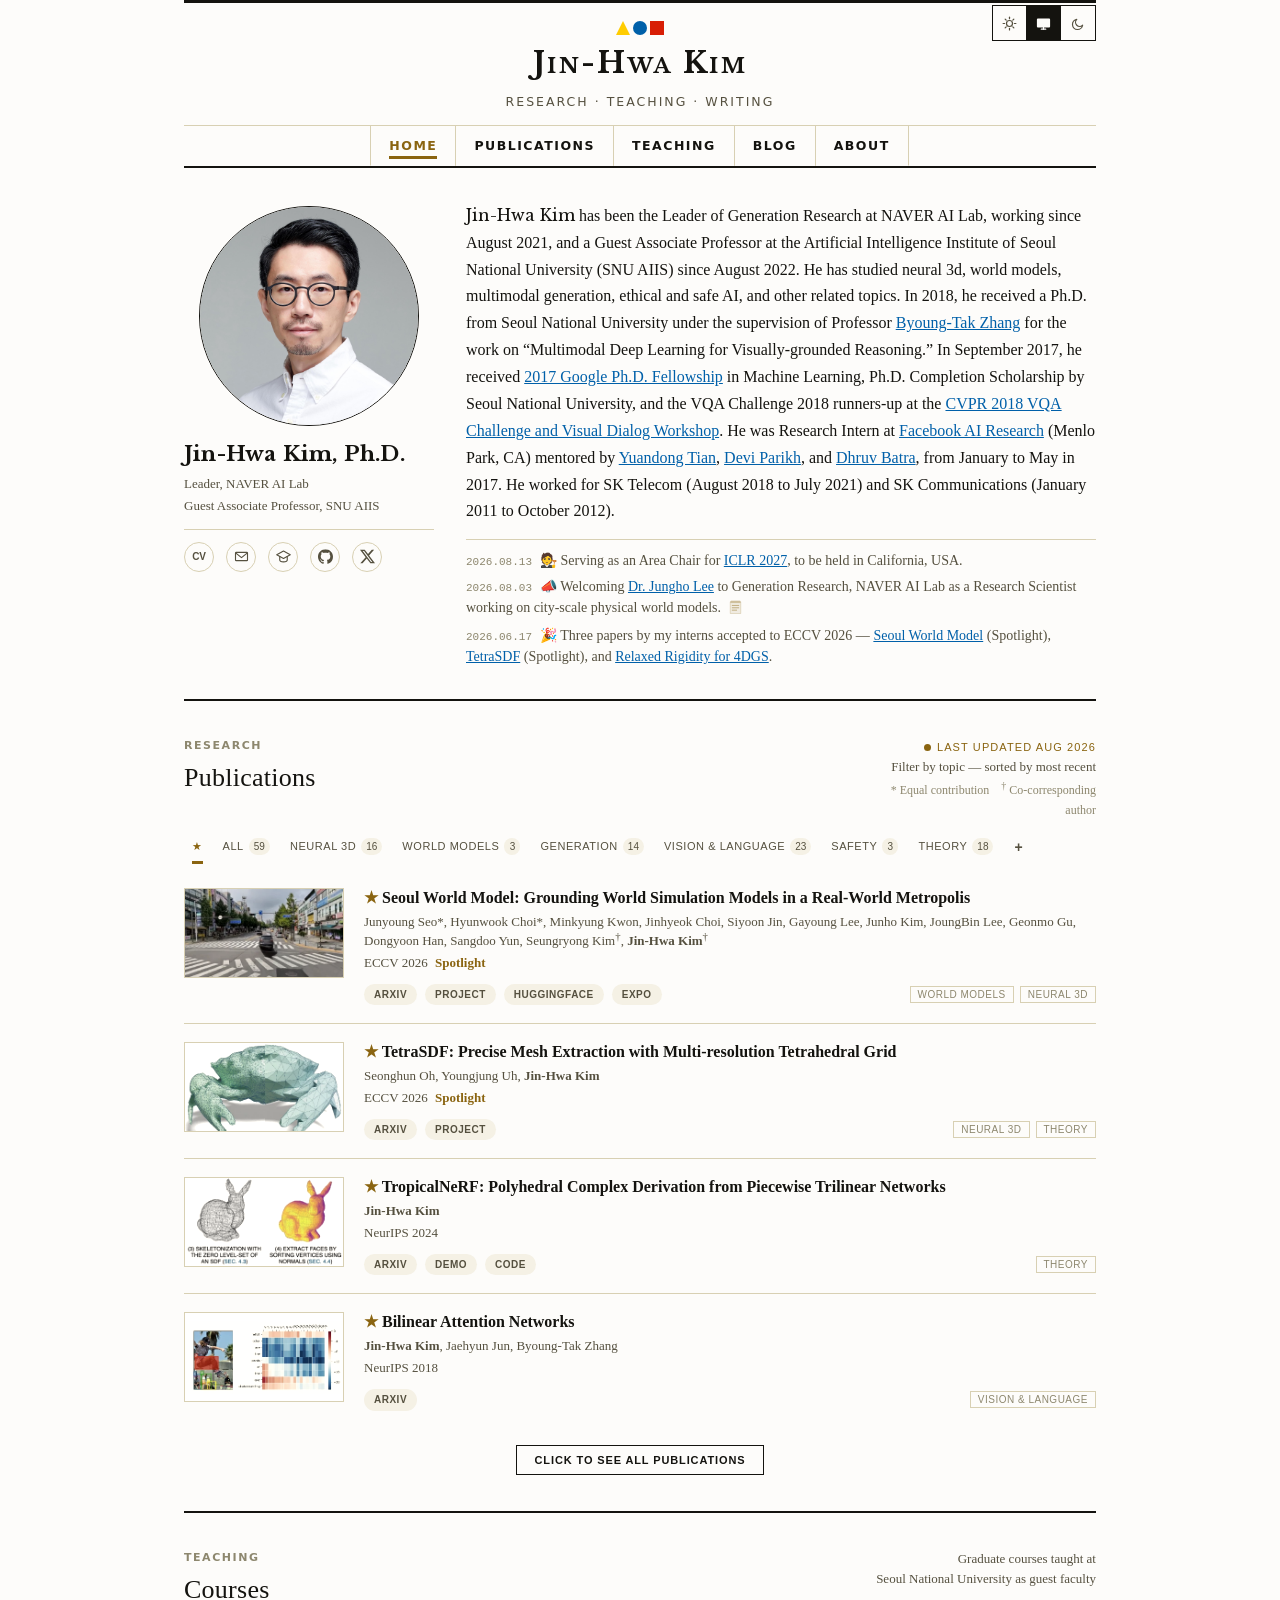
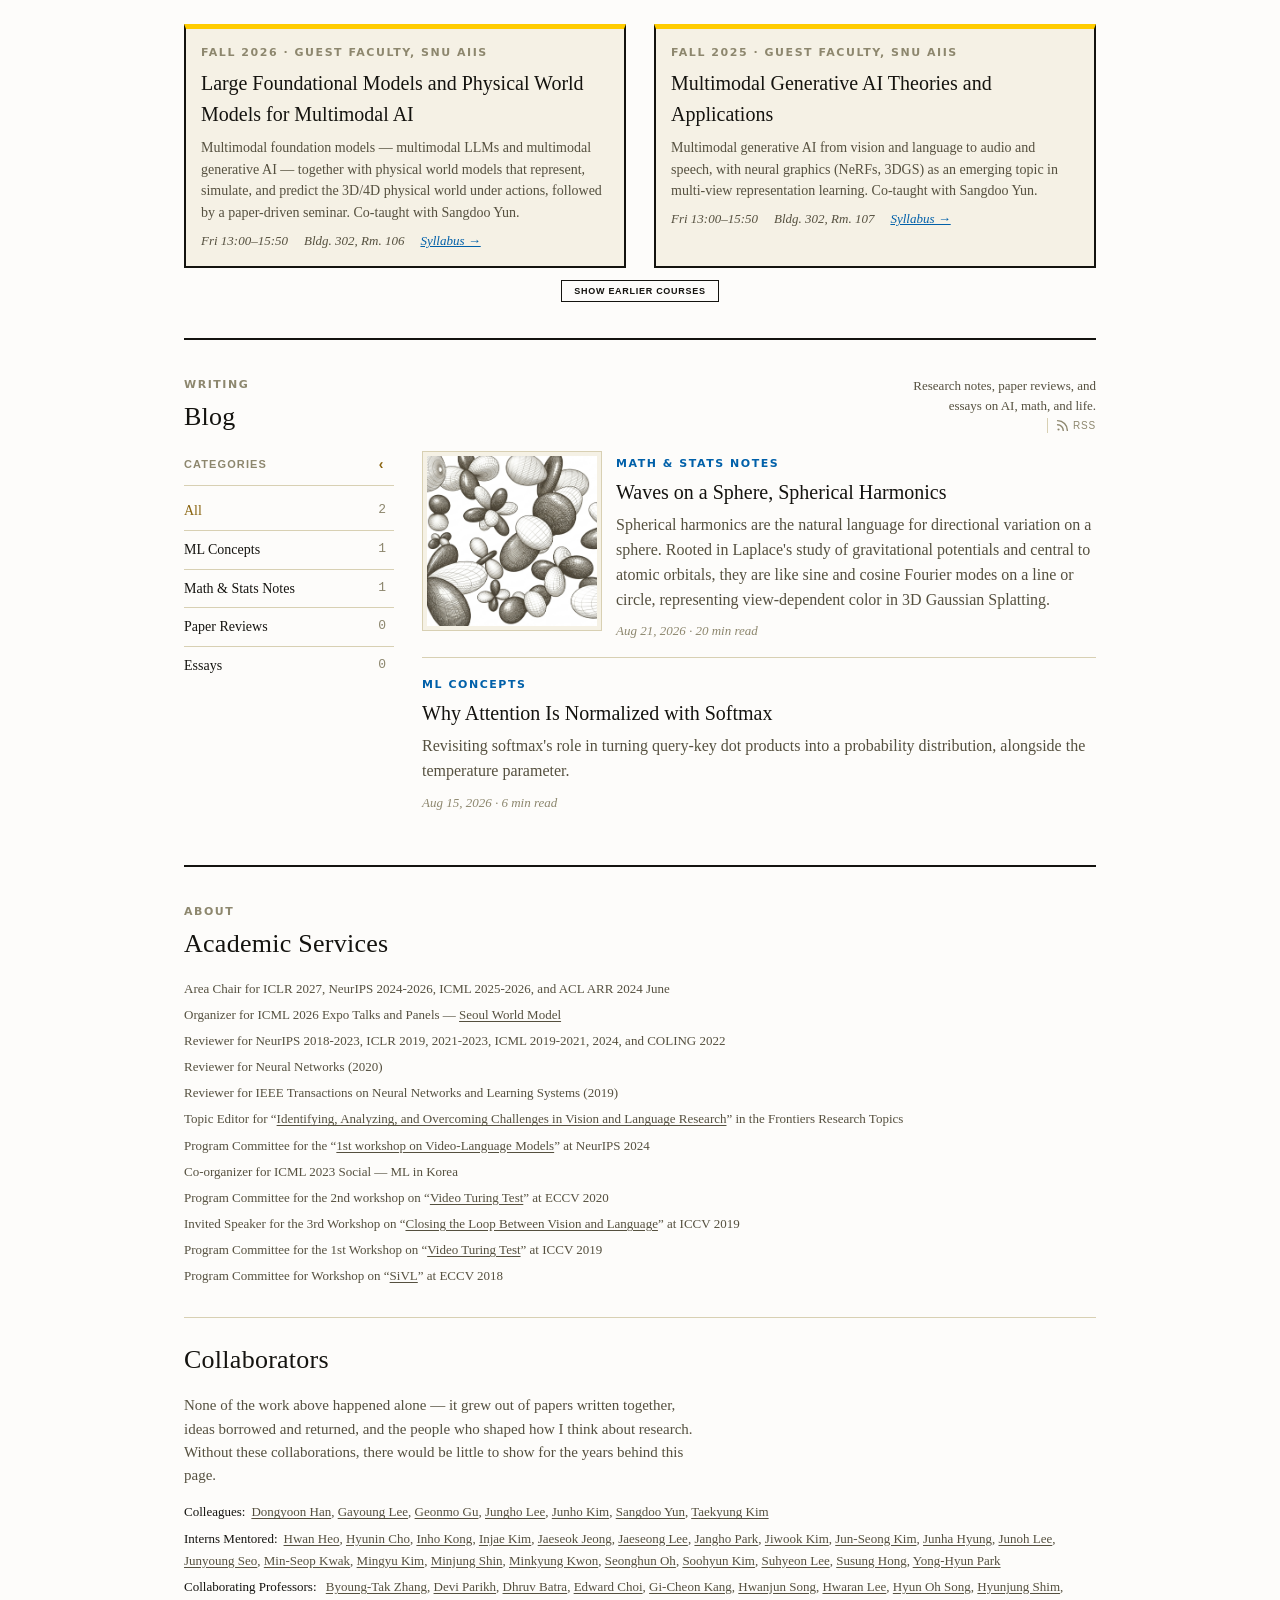
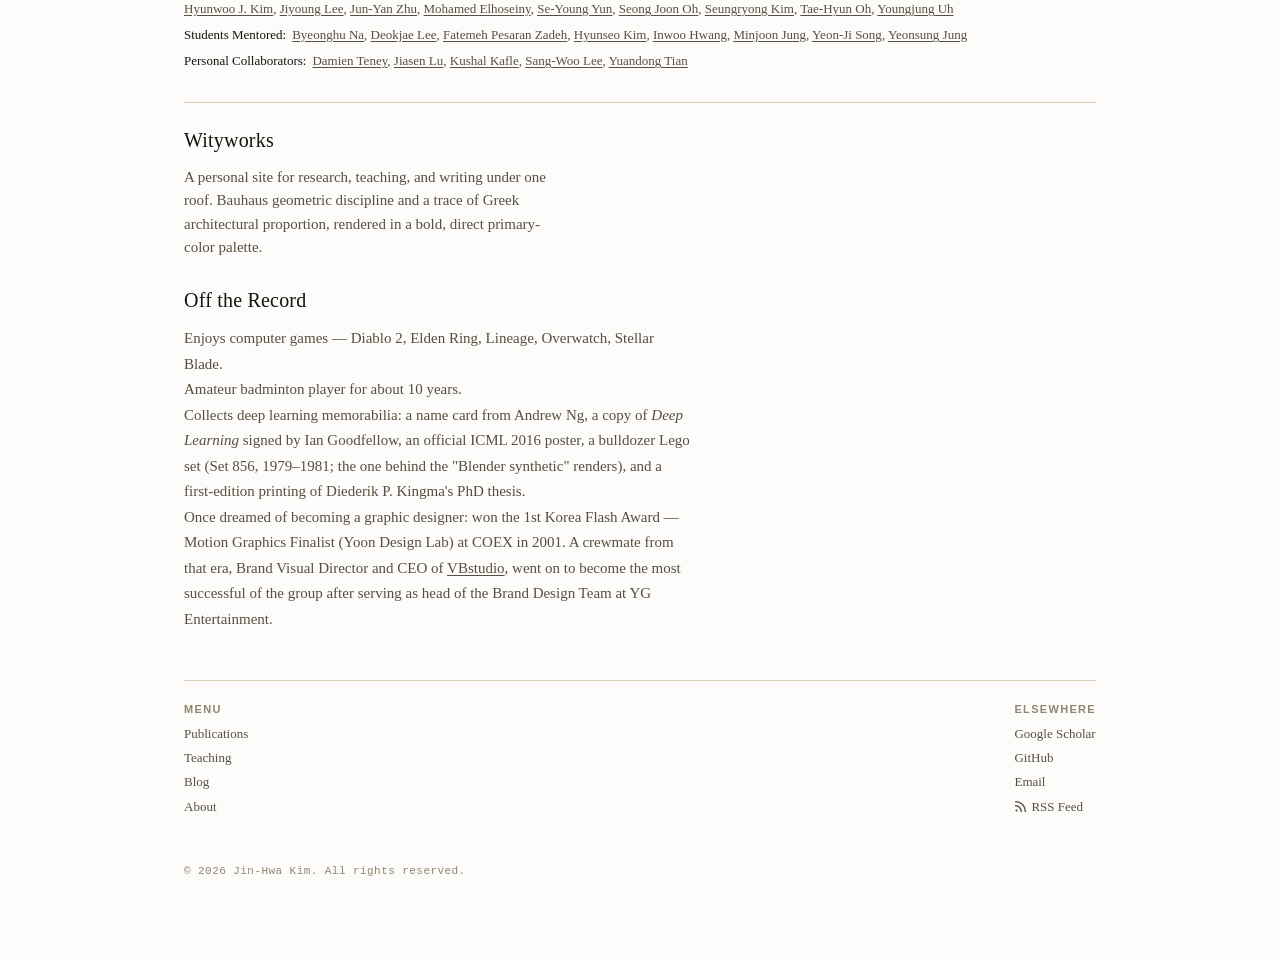
==== index.html @ 6851a9e4 "Mark ReFine equal contributors - Add equal-contribution markers to the ReFine author list." ====
<!DOCTYPE html>
<html lang="en">
<head>
<!-- Google tag (gtag.js) -->
<script async src="https://www.googletagmanager.com/gtag/js?id=G-HKJT35GPJT"></script>
<script src="static/js/analytics.js"></script>
<script src="static/js/device-preview.js"></script>
<meta charset="utf-8">
<meta name="viewport" content="width=device-width, initial-scale=1">
<title>Jin-Hwa Kim</title>
<link rel="icon" href="static/img/favicon.ico" sizes="any">
<link rel="icon" type="image/svg+xml" href="static/img/favicon.svg">
<link rel="icon" type="image/png" sizes="16x16" href="static/img/favicon-16x16.png">
<link rel="icon" type="image/png" sizes="32x32" href="static/img/favicon-32x32.png">
<link rel="icon" type="image/png" sizes="192x192" href="static/img/favicon-192x192.png">
<link rel="apple-touch-icon" sizes="180x180" href="static/img/apple-touch-icon.png">
<link rel="manifest" href="static/img/site.webmanifest">
<link rel="alternate" type="application/rss+xml" title="Blog RSS Feed" href="/blog/rss.xml">
<link rel="stylesheet" href="static/css/style.css">
</head>
<body>
<div class="page">

  <header class="site">
    <div class="theme-toggle" role="group" aria-label="Theme">
      <button type="button" data-mode="light" aria-pressed="false" title="Light" aria-label="Light theme">
        <svg viewBox="0 0 20 20" stroke-width="1.6" stroke-linecap="round">
          <circle cx="10" cy="10" r="4"/>
          <line x1="10" y1="1.5" x2="10" y2="3.5"/>
          <line x1="10" y1="16.5" x2="10" y2="18.5"/>
          <line x1="1.5" y1="10" x2="3.5" y2="10"/>
          <line x1="16.5" y1="10" x2="18.5" y2="10"/>
          <line x1="4.2" y1="4.2" x2="5.6" y2="5.6"/>
          <line x1="14.4" y1="14.4" x2="15.8" y2="15.8"/>
          <line x1="4.2" y1="15.8" x2="5.6" y2="14.4"/>
          <line x1="14.4" y1="5.6" x2="15.8" y2="4.2"/>
        </svg>
      </button>
      <button type="button" data-mode="system" aria-pressed="false" title="System" aria-label="Use system setting">
        <svg viewBox="0 0 20 20" stroke-width="1.6" stroke-linecap="round" stroke-linejoin="round">
          <rect x="2" y="4" width="16" height="10.5" rx="0.5"/>
          <line x1="7" y1="17.5" x2="13" y2="17.5"/>
          <line x1="10" y1="14.5" x2="10" y2="17.5"/>
        </svg>
      </button>
      <button type="button" data-mode="dark" aria-pressed="false" title="Dark" aria-label="Dark theme">
        <svg viewBox="0 0 20 20" stroke-width="1.6" stroke-linejoin="round">
          <path d="M15.5 12.3A6.8 6.8 0 1 1 7.7 4.5a5.3 5.3 0 0 0 7.8 7.8Z"/>
        </svg>
      </button>
    </div>
    <div class="brand-row">
      <div class="emblem" aria-hidden="true">
        <svg width="48" height="14" viewBox="0 0 48 14"><polygon points="7,0 14,14 0,14" fill="#ffcc00"/><circle cx="24" cy="7" r="7" fill="#0060a9"/><rect x="34" width="14" height="14" fill="#d81e05"/></svg>
      </div>
      <a href="#" class="brand-name">Jin-Hwa Kim</a>
      <div class="brand-sub">Research · Teaching · Writing</div>
    </div>
  </header>

  <nav class="primary" aria-label="Primary">
    <a href="#home" aria-current="page">Home</a>
    <a href="#publications">Publications</a>
    <a href="#teaching">Teaching</a>
    <a href="#blog">Blog</a>
    <a href="#about">About</a>
  </nav>

  <section class="profile" id="home">
    <div class="profile-grid">
      <div class="profile-left">
        <div class="avatar"><img src="static/img/kim2023square_small.jpg" alt="Jin-Hwa Kim"></div>
        <h1 class="profile-name">Jin-Hwa Kim, Ph.D.</h1>
        <p class="profile-title">Leader, NAVER AI Lab</p>
        <p class="profile-affil">Guest Associate Professor, SNU AIIS</p>
        <ul class="profile-links">
          <li>
            <a class="cv-icon" href="https://drive.google.com/file/d/1CH4n2aZgFulAj-AJeGaflVx6B6wySx9V/view?usp=sharing" target="_blank" title="CV (PDF)">CV</a>
          </li>
          <li>
            <a href="mailto:j1nhwa.&lt;lastname&gt;@navercorp.com" title="Email">
              <svg viewBox="0 0 20 20" fill="none" stroke="currentColor" stroke-width="1.5" stroke-linecap="round" stroke-linejoin="round">
                <rect x="2" y="4.5" width="16" height="11" rx="1"/>
                <path d="M2.5 5.5l7.5 6 7.5-6"/>
              </svg>
              <span class="visually-hidden">Email</span>
            </a>
          </li>
          <li>
            <a href="https://scholar.google.com/citations?user=3f2wPekAAAAJ" target="_blank" title="Google Scholar">
              <svg viewBox="0 0 20 20" fill="none" stroke="currentColor" stroke-width="1.5" stroke-linejoin="round" style="transform: translateY(-0.25px);">
                <path d="M10 3L1 8l9 5 9-5-9-5z"/>
                <path d="M5 10.3V15c0 1.4 2.2 2.5 5 2.5s5-1.1 5-2.5v-4.7" stroke-linecap="round"/>
              </svg>
              <span class="visually-hidden">Google Scholar</span>
            </a>
          </li>
          <li>
            <a href="https://github.com/jnhwkim" target="_blank" title="GitHub">
              <svg viewBox="0 0 16 16" fill="currentColor" style="transform: translateY(0.2px);">
                <path d="M8 0C3.58 0 0 3.58 0 8c0 3.54 2.29 6.53 5.47 7.59.4.07.55-.17.55-.38 0-.19-.01-.82-.01-1.49-2.01.37-2.53-.49-2.69-.94-.09-.23-.48-.94-.82-1.13-.28-.15-.68-.52-.01-.53.63-.01 1.08.58 1.23.82.72 1.21 1.87.87 2.33.66.07-.52.28-.87.51-1.07-1.78-.2-3.64-.89-3.64-3.95 0-.87.31-1.59.82-2.15-.08-.2-.36-1.02.08-2.12 0 0 .67-.21 2.2.82.64-.18 1.32-.27 2-.27.68 0 1.36.09 2 .27 1.53-1.04 2.2-.82 2.2-.82.44 1.1.16 1.92.08 2.12.51.56.82 1.27.82 2.15 0 3.07-1.87 3.75-3.65 3.95.29.25.54.73.54 1.48 0 1.07-.01 1.93-.01 2.2 0 .21.15.46.55.38A8.013 8.013 0 0016 8c0-4.42-3.58-8-8-8z"/>
              </svg>
              <span class="visually-hidden">GitHub</span>
            </a>
          </li>
          <li>
            <a href="https://twitter.com/jnhwkim" target="_blank" title="Twitter / X">
              <svg viewBox="0 0 24 24" fill="currentColor">
                <path d="M18.901 1.153h3.68l-8.04 9.19L24 22.846h-7.406l-5.8-7.584-6.638 7.584H.474l8.6-9.83L0 1.154h7.594l5.243 6.932ZM17.61 20.644h2.039L6.486 3.24H4.298Z"/>
              </svg>
              <span class="visually-hidden">Twitter / X</span>
            </a>
          </li>
        </ul>
      </div>

      <div class="bio">
        <p><span class="bio-name">Jin-Hwa Kim</span> has been the Leader of Generation Research at NAVER AI Lab, working since August 2021, and a Guest Associate Professor at the Artificial Intelligence Institute of Seoul National University (SNU AIIS) since August 2022. He has studied neural 3d, world models, multimodal generation, ethical and safe AI, and other related topics. In 2018, he received a Ph.D. from Seoul National University under the supervision of Professor <a href="https://bi.snu.ac.kr/~btzhang/" target="_blank">Byoung-Tak Zhang</a> for the work on &ldquo;Multimodal Deep Learning for Visually-grounded Reasoning.&rdquo; In September 2017, he received <a href="https://ai.googleblog.com/2017/09/highlights-from-annual-google-phd.html" target="_blank">2017 Google Ph.D. Fellowship</a> in Machine Learning, Ph.D. Completion Scholarship by Seoul National University, and the VQA Challenge 2018 runners-up at the <a href="https://visualqa.org/workshop_2018.html" target="_blank">CVPR 2018 VQA Challenge and Visual Dialog Workshop</a>. He was Research Intern at <a href="https://research.fb.com/category/facebook-ai-research/" target="_blank">Facebook AI Research</a> (Menlo Park, CA) mentored by <a href="http://yuandong-tian.com" target="_blank">Yuandong Tian</a>, <a href="https://deviparikh.com/" target="_blank">Devi Parikh</a>, and <a href="https://www.cc.gatech.edu/~dbatra/" target="_blank">Dhruv Batra</a>, from January to May in 2017. He worked for SK Telecom (August 2018 to July 2021) and SK Communications (January 2011 to October 2012).
        <!-- In 2015, he received a Master of Science in Engineering degree from Seoul National University and, in 2011, a Bachelor of Engineering degree from Kwangwoon University (summa cum laude). -->
        </p>
        <ul class="news-list">
          <li><span class="news-date">2026.08.13</span>🧑‍⚖️ Serving as an Area Chair for <a href="https://iclr.cc/Conferences/2027/" target="_blank">ICLR 2027</a>, to be held in California, USA.</li>
          <li><span class="news-date">2026.08.03</span>📣 Welcoming <a href="https://jho-yonsei.github.io/" target="_blank">Dr. Jungho Lee</a> to Generation Research, NAVER AI Lab as a Research Scientist working on city-scale physical world models. <span class="news-popover" tabindex="0"><span class="news-popover-trigger" aria-hidden="true"><svg viewBox="0 0 12 14" width="13" height="15"><rect x="1.3" y="1.8" width="9.4" height="1.6" rx="0.8" fill="var(--gold)" fill-opacity="0.55" stroke="color-mix(in srgb, var(--gold) 55%, white)" stroke-width="0.5"/><rect x="1" y="3.4" width="10" height="10" fill="var(--gold)" fill-opacity="0.14" stroke="color-mix(in srgb, var(--gold) 55%, white)" stroke-width="0.5"/><line x1="2.6" y1="6" x2="9.4" y2="6" stroke="var(--gold)" stroke-width="0.6"/><line x1="2.6" y1="8.2" x2="9.4" y2="8.2" stroke="var(--gold)" stroke-width="0.6"/><line x1="2.6" y1="10.4" x2="7.4" y2="10.4" stroke="var(--gold)" stroke-width="0.6"/></svg></span><div class="news-popover-box" role="tooltip"><div class="popover-inner">
            <p class="popover-date">3 Aug 2026</p>
            <p class="popover-headline">📣 Welcoming Dr. Jungho Lee to Generation Research, NAVER AI Lab!</p>
            <p>I'm excited to share that Jungho Lee has joined our team as a Research Scientist, starting on August 3. 🤗</p>
            <p>Jungho earned his Ph.D. in Electrical and Electronics Engineering from Yonsei University, where his work focused on 3D computer vision — building systems that can perceive, reconstruct, and understand the 3D world from real-world visual observations. His research has been recognized at top-tier venues including CVPR, ICCV, ECCV, and AAAI, including a CVPR 2025 Oral presentation.</p>
            <p>At Generation Research, Jungho will help push forward one of our most ambitious efforts: building a physical world model designed to understand and simulate real-world environments at city scale. This work sits at the heart of AI Lab's mission, spanning spatial intelligence to embodied AI.</p>
            <p>3D vision and world modeling are foundational to how AI will understand and interact with physical space, and Jungho's expertise is a great fit for where we're headed. Welcome aboard!</p>
            <p class="popover-foot">J.H.</p>
          </div></div></span></li>
          <li><span class="news-date">2026.06.17</span>🎉 Three papers by my interns accepted to ECCV 2026 — <a href="https://seoul-world-model.github.io/" target="_blank">Seoul World Model</a> (Spotlight), <a href="https://seonghunn.github.io/tetrasdf/" target="_blank">TetraSDF</a> (Spotlight), and <a href="https://leejunoh.com/R3G/" target="_blank">Relaxed Rigidity for 4DGS</a>.</li>
        </ul>
      </div>
    </div>
  </section>

  <!-- ================= PUBLICATIONS ================= -->
  <section class="block" id="publications">
    <div class="section-head">
      <div>
        <span class="label eyebrow">Research</span>
        <h2>Publications</h2>
      </div>
      <div class="note">
        <span class="updated-badge">Last updated Aug 2026</span>
        <div class="note-sub">
          Filter by topic — sorted by most recent<br/>
          <span class="pub-legend">* Equal contribution &nbsp;&nbsp; <sup>†</sup> Co-corresponding author</span>
        </div>
      </div>
    </div>

    <div class="pub-filters">
      <ul class="topic-filter">
        <li><a href="#" class="active" data-topic="featured"><span class="filter-label">★</span></a></li>
        <li><a href="#" data-topic="all"><span class="filter-label">All</span><span class="filter-count"></span></a></li>
        <li><a href="#" data-topic="neural-3d"><span class="filter-label">Neural 3D</span><span class="filter-count"></span></a></li>
        <li><a href="#" data-topic="world-models"><span class="filter-label">World Models</span><span class="filter-count"></span></a></li>
        <li><a href="#" data-topic="multimodal-generation"><span class="filter-label">Generation</span><span class="filter-count"></span></a></li>
        <li><a href="#" data-topic="vision-language"><span class="filter-label">Vision &amp; Language</span><span class="filter-count"></span></a></li>
        <li><a href="#" data-topic="diffusion-safety"><span class="filter-label">Safety</span><span class="filter-count"></span></a></li>
        <li><a href="#" data-topic="ml-theory"><span class="filter-label">Theory</span><span class="filter-count"></span></a></li>
        <li><button type="button" class="filter-expand" id="filter-expand-toggle" aria-expanded="false" aria-controls="filter-accordion" title="More filters">+</button></li>
      </ul>

      <div class="filter-accordion" id="filter-accordion" hidden>
        <div class="filter-accordion-group">
          <label class="filter-accordion-label" for="filter-year-select">Year</label>
          <select class="filter-select" id="filter-year-select">
            <option value="">Select year…</option>
            <option value="year:2026">2026 (10)</option>
            <option value="year:2025">2025 (4)</option>
            <option value="year:2024">2024 (13)</option>
            <option value="year:2023">2023 (8)</option>
            <option value="year:2022">2022 (8)</option>
            <option value="year:2021">2021 (2)</option>
            <option value="year:2020">2020 (1)</option>
            <option value="year:2019">2019 (3)</option>
            <option value="year:2018">2018 (2)</option>
            <option value="year:2017">2017 (4)</option>
            <option value="year:2016">2016 (4)</option>
            <option value="year:2015">2015 (1)</option>
          </select>
        </div>
        <div class="filter-accordion-group">
          <label class="filter-accordion-label filter-accordion-label--venue" for="filter-venue-select">Venue</label>
          <select class="filter-select" id="filter-venue-select">
            <option value="">Select venue…</option>
            <option value="venue:NeurIPS">NeurIPS (11)</option>
            <option value="venue:ECCV">ECCV (4)</option>
            <option value="venue:EMNLP">EMNLP (4)</option>
            <option value="venue:ICCV">ICCV (4)</option>
            <option value="venue:ICLR">ICLR (4)</option>
            <option value="venue:ICML">ICML (4)</option>
            <option value="venue:ACL">ACL (3)</option>
            <option value="venue:CVPR">CVPR (2)</option>
            <option value="venue:IJCAI">IJCAI (1)</option>
            <option value="venue:WACV">WACV (1)</option>
          </select>
        </div>
      </div>
    </div>

    <ul class="pub-list" id="pub-list">
      <li class="pub-item" data-topics="world-models neural-3d" data-featured="true" data-year="2026" data-venue="ECCV">
        <div class="pub-thumb" aria-hidden="true"><img src="static/img/pubs/seoul-world-model.webp" alt="" loading="lazy" decoding="async"></div>
        <div>
          <p class="pub-title">Seoul World Model: Grounding World Simulation Models in a Real-World Metropolis</p>
          <p class="pub-meta">Junyoung Seo*, Hyunwook Choi*, Minkyung Kwon, Jinhyeok Choi, Siyoon Jin, Gayoung Lee, Junho Kim, JoungBin Lee, Geonmo Gu, Dongyoon Han, Sangdoo Yun, Seungryong Kim<sup>†</sup>, <strong>Jin-Hwa Kim</strong><sup>†</sup></p>
          <p class="pub-venue">ECCV 2026 <span class="pub-honor">Spotlight</span></p>
          <div class="pub-footer">
            <div class="pub-links"><a class="pub-btn" href="https://arxiv.org/abs/2603.15583" target="_blank">arXiv</a><a class="pub-btn" href="https://seoul-world-model.github.io/" target="_blank">Project</a><a class="pub-btn" href="https://huggingface.co/papers/2603.15583" target="_blank">HuggingFace</a><a class="pub-btn" href="https://icml.cc/virtual/2026/75730" target="_blank">EXPO</a></div>
            <div class="pub-topics"><button type="button" class="pub-topic" data-topic="world-models">World Models</button><button type="button" class="pub-topic" data-topic="neural-3d">Neural 3D</button></div>
          </div>
        </div>
      </li>
      <li class="pub-item" data-topics="neural-3d ml-theory" data-featured="true" data-year="2026" data-venue="ECCV">
        <div class="pub-thumb" aria-hidden="true"><img src="static/img/pubs/tetrasdf.webp" alt="" loading="lazy" decoding="async"></div>
        <div>
          <p class="pub-title">TetraSDF: Precise Mesh Extraction with Multi-resolution Tetrahedral Grid</p>
          <p class="pub-meta">Seonghun Oh, Youngjung Uh, <strong>Jin-Hwa Kim</strong></p>
          <p class="pub-venue">ECCV 2026 <span class="pub-honor">Spotlight</span></p>
          <div class="pub-footer">
            <div class="pub-links"><a class="pub-btn" href="https://arxiv.org/abs/2511.16273" target="_blank">arXiv</a><a class="pub-btn" href="https://seonghunn.github.io/tetrasdf/" target="_blank">Project</a></div>
            <div class="pub-topics"><button type="button" class="pub-topic" data-topic="neural-3d">Neural 3D</button><button type="button" class="pub-topic" data-topic="ml-theory">Theory</button></div>
          </div>
        </div>
      </li>
      <li class="pub-item" data-topics="neural-3d" data-year="2026" data-venue="ECCV">
        <div class="pub-thumb" aria-hidden="true"><img src="static/img/pubs/r3g.webp" alt="" loading="lazy" decoding="async"></div>
        <div>
          <p class="pub-title">Relaxed Rigidity with Ray-based Grouping for Dynamic Gaussian Splatting</p>
          <p class="pub-meta">Junoh Lee, Junmyeong Lee, Yeon-Ji Song, Inhwan Bae, Jisu Shin, Hae-Gon Jeon<sup>†</sup>, <strong>Jin-Hwa Kim</strong><sup>†</sup></p>
          <p class="pub-venue">ECCV 2026</p>
          <div class="pub-footer">
            <div class="pub-links"><a class="pub-btn" href="https://arxiv.org/abs/2603.24994" target="_blank">arXiv</a><a class="pub-btn" href="https://leejunoh.com/R3G/" target="_blank">Project</a><a class="pub-btn" href="https://github.com/naver-ai/R3G/" target="_blank">Code</a></div>
            <div class="pub-topics"><button type="button" class="pub-topic" data-topic="neural-3d">Neural 3D</button></div>
          </div>
        </div>
      </li>
      <li class="pub-item" data-topics="neural-3d world-models" data-year="2026" data-venue="ICML">
        <div class="pub-thumb" aria-hidden="true"><img src="static/img/pubs/kinematics.webp" alt="" loading="lazy" decoding="async"></div>
        <div>
          <p class="pub-title">Kinematics-Driven Gaussian Shape Deformation for Blurry Monocular Dynamic Scenes</p>
          <p class="pub-meta">Yeon-Ji Song, Kiyoung Kwon, Junoh Lee, <strong>Jin-Hwa Kim</strong><sup>†</sup>, Byoung-Tak Zhang<sup>†</sup></p>
          <p class="pub-venue">ICML 2026</p>
          <div class="pub-footer">
            <div class="pub-links"><a class="pub-btn" href="https://arxiv.org/abs/2605.08635" target="_blank">arXiv</a></div>
            <div class="pub-topics"><button type="button" class="pub-topic" data-topic="neural-3d">Neural 3D</button><button type="button" class="pub-topic" data-topic="world-models">World Models</button></div>
          </div>
        </div>
      </li>
      <li class="pub-item" data-topics="multimodal-generation neural-3d" data-year="2026" data-venue="CVPR">
        <div class="pub-thumb" aria-hidden="true"><img src="static/img/pubs/cameo.webp" alt="" loading="lazy" decoding="async"></div>
        <div>
          <p class="pub-title">CAMEO: Correspondence-Attention Alignment for Multi-View Diffusion Models</p>
          <p class="pub-meta">Minkyung Kwon, Jinhyeok Choi, Jiho Park, Seonghu Jeon, Jinhyuk Jang, Junyoung Seo, Minseop Kwak, <strong>Jin-Hwa Kim</strong><sup>†</sup>, Seungryong Kim<sup>†</sup></p>
          <p class="pub-venue">CVPR 2026</p>
          <div class="pub-footer">
            <div class="pub-links"><a class="pub-btn" href="https://arxiv.org/abs/2512.03045" target="_blank">arXiv</a><a class="pub-btn" href="https://cvlab-kaist.github.io/CAMEO/" target="_blank">Project</a></div>
            <div class="pub-topics"><button type="button" class="pub-topic" data-topic="multimodal-generation">Generation</button><button type="button" class="pub-topic" data-topic="neural-3d">Neural 3D</button></div>
          </div>
        </div>
      </li>
      <li class="pub-item" data-topics="multimodal-generation" data-year="2026" data-venue="ICLR">
        <div class="pub-thumb" aria-hidden="true"><img src="static/img/pubs/mvcustom.webp" alt="" loading="lazy" decoding="async"></div>
        <div>
          <p class="pub-title">MVCustom: Multi-View Customized Diffusion via Geometric Latent Rendering and Completion</p>
          <p class="pub-meta">Minjung Shin, Hyunin Cho, Sooyeon Go, <strong>Jin-Hwa Kim</strong>, Youngjung Uh</p>
          <p class="pub-venue">ICLR 2026</p>
          <div class="pub-footer">
            <div class="pub-links"><a class="pub-btn" href="https://arxiv.org/abs/2510.13702" target="_blank">arXiv</a><a class="pub-btn" href="https://minjung-s.github.io/mvcustom" target="_blank">Project</a></div>
            <div class="pub-topics"><button type="button" class="pub-topic" data-topic="multimodal-generation">Generation</button></div>
          </div>
        </div>
      </li>
      <li class="pub-item" data-topics="multimodal-generation neural-3d" data-year="2026" data-venue="ICLR">
        <div class="pub-thumb" aria-hidden="true"><img src="static/img/pubs/moai.webp" alt="" loading="lazy" decoding="async"></div>
        <div>
          <p class="pub-title">MoAI: Aligned Novel View Image and Geometry Synthesis via Cross-modal Attention Instillation</p>
          <p class="pub-meta">Min-Seop Kwak, Junho Kim, Sangdoo Yun, Dongyoon Han, Taekyung Kim, Seungryong Kim<sup>†</sup>, <strong>Jin-Hwa Kim</strong><sup>†</sup></p>
          <p class="pub-venue">ICLR 2026</p>
          <div class="pub-footer">
            <div class="pub-links"><a class="pub-btn" href="https://arxiv.org/abs/2506.11924" target="_blank">arXiv</a><a class="pub-btn" href="https://cvlab-kaist.github.io/MoAI/" target="_blank">Project</a></div>
            <div class="pub-topics"><button type="button" class="pub-topic" data-topic="multimodal-generation">Generation</button><button type="button" class="pub-topic" data-topic="neural-3d">Neural 3D</button></div>
          </div>
        </div>
      </li>
      <li class="pub-item" data-topics="vision-language" data-year="2026">
        <div class="pub-thumb" aria-hidden="true"><img src="static/img/pubs/hyperclovax-8b-omni.webp" alt="" loading="lazy" decoding="async"></div>
        <div>
          <p class="pub-title">HyperCLOVA X 8B Omni</p>
          <p class="pub-meta">NAVER Cloud HyperCLOVA X Team</p>
          <p class="pub-venue">arXiv preprint, 2026</p>
          <div class="pub-footer">
            <div class="pub-links"><a class="pub-btn" href="https://arxiv.org/abs/2601.01792" target="_blank">arXiv</a></div>
            <div class="pub-topics"><button type="button" class="pub-topic" data-topic="vision-language">Vision &amp; Language</button></div>
          </div>
        </div>
      </li>
      <li class="pub-item" data-topics="vision-language" data-year="2026">
        <div class="pub-thumb" aria-hidden="true"><img src="static/img/pubs/hyperclovax-32b-think.webp" alt="" loading="lazy" decoding="async"></div>
        <div>
          <p class="pub-title">HyperCLOVA X 32B Think</p>
          <p class="pub-meta">NAVER Cloud HyperCLOVA X Team</p>
          <p class="pub-venue">arXiv preprint, 2026</p>
          <div class="pub-footer">
            <div class="pub-links"><a class="pub-btn" href="https://arxiv.org/abs/2601.03286" target="_blank">arXiv</a></div>
            <div class="pub-topics"><button type="button" class="pub-topic" data-topic="vision-language">Vision &amp; Language</button></div>
          </div>
        </div>
      </li>
      <li class="pub-item" data-topics="neural-3d" data-year="2026">
        <div class="pub-thumb" aria-hidden="true"><img src="static/img/pubs/surface-uncertainty.webp" alt="" loading="lazy" decoding="async"></div>
        <div>
          <p class="pub-title">Surface-Based Visibility-Guided Uncertainty for Continuous 3D Active Neural Reconstruction</p>
          <p class="pub-meta">Hyunseo Kim, Hyeonseo Yang, Taekyung Kim, YoonSung Kim, Minsu Lee, <strong>Jin-Hwa Kim</strong><sup>†</sup>, Byoung-Tak Zhang<sup>†</sup></p>
          <p class="pub-venue">AAAI 2026 Workshop on AI with Biased or Scarce Data, <span class="pub-honor">Oral</span></p>
          <div class="pub-footer">
            <div class="pub-links"><a class="pub-btn" href="https://arxiv.org/abs/2405.02568" target="_blank">arXiv</a></div>
            <div class="pub-topics"><button type="button" class="pub-topic" data-topic="neural-3d">Neural 3D</button></div>
          </div>
        </div>
      </li>
      <li class="pub-item" data-topics="neural-3d multimodal-generation" data-year="2025">
        <div class="pub-thumb" aria-hidden="true"><img src="static/img/pubs/pygmalion.webp" alt="" loading="lazy" decoding="async"></div>
        <div>
          <p class="pub-title">Pygmalion Effect in Vision: Image-to-Clay Translation for Reflective Geometry Reconstruction</p>
          <p class="pub-meta">Gayoung Lee, Junho Kim, <strong>Jin-Hwa Kim</strong><sup>†</sup>, Junmo Kim<sup>†</sup></p>
          <p class="pub-venue">arXiv preprint, 2025</p>
          <div class="pub-footer">
            <div class="pub-links"><a class="pub-btn" href="https://arxiv.org/abs/2511.21098" target="_blank">arXiv</a></div>
            <div class="pub-topics"><button type="button" class="pub-topic" data-topic="neural-3d">Neural 3D</button><button type="button" class="pub-topic" data-topic="multimodal-generation">Generation</button></div>
          </div>
        </div>
      </li>
      <li class="pub-item" data-topics="diffusion-safety" data-year="2025" data-venue="NeurIPS">
        <div class="pub-thumb" aria-hidden="true"><img src="static/img/pubs/stg.webp" alt="" loading="lazy" decoding="async"></div>
        <div>
          <p class="pub-title">Training-Free Safe Text Embedding Guidance for Text-to-Image Diffusion Models</p>
          <p class="pub-meta">Byeonghu Na, Mina Kang, Jiseok Kwak, Minsang Park, Jiwoo Shin, SeJoon Jun, Gayoung Lee, <strong>Jin-Hwa Kim</strong>, Il-Chul Moon</p>
          <p class="pub-venue">NeurIPS 2025</p>
          <div class="pub-footer">
            <div class="pub-links"><a class="pub-btn" href="https://arxiv.org/abs/2510.24012" target="_blank">arXiv</a></div>
            <div class="pub-topics"><button type="button" class="pub-topic" data-topic="diffusion-safety">Safety</button></div>
          </div>
        </div>
      </li>
      <li class="pub-item" data-topics="world-models" data-year="2025" data-venue="ICCV">
        <div class="pub-thumb" aria-hidden="true"><img src="static/img/pubs/ock.webp" alt="" loading="lazy" decoding="async"></div>
        <div>
          <p class="pub-title">OCK: Unsupervised Dynamic Video Prediction with Object-Centric Kinematics</p>
          <p class="pub-meta">Yeon-Ji Song, Jaein Kim, Suhyung Choi, <strong>Jin-Hwa Kim</strong><sup>†</sup>, Byoung-Tak Zhang<sup>†</sup></p>
          <p class="pub-venue">ICCV 2025</p>
          <div class="pub-footer">
            <div class="pub-links"><a class="pub-btn" href="https://arxiv.org/abs/2404.18423" target="_blank">arXiv</a></div>
            <div class="pub-topics"><button type="button" class="pub-topic" data-topic="world-models">World Models</button></div>
          </div>
        </div>
      </li>
      <li class="pub-item" data-topics="vision-language" data-year="2025" data-venue="WACV">
        <div class="pub-thumb" aria-hidden="true"><img src="static/img/pubs/bmdetr.webp" alt="" loading="lazy" decoding="async"></div>
        <div>
          <p class="pub-title">Background-aware Moment Detection for Video Moment Retrieval</p>
          <p class="pub-meta">Minjoon Jung, Youwon Jang, Seongho Choi, Joochan Kim, <strong>Jin-Hwa Kim</strong><sup>†</sup>, Byoung-Tak Zhang<sup>†</sup></p>
          <p class="pub-venue">WACV 2025</p>
          <div class="pub-footer">
            <div class="pub-links"><a class="pub-btn" href="https://arxiv.org/abs/2306.02728" target="_blank">arXiv</a></div>
            <div class="pub-topics"><button type="button" class="pub-topic" data-topic="vision-language">Vision &amp; Language</button></div>
          </div>
        </div>
      </li>
      <li class="pub-item" data-topics="ml-theory" data-featured="true" data-year="2024" data-venue="NeurIPS">
        <div class="pub-thumb" aria-hidden="true"><img src="static/img/pubs/tropicalnerf.webp" alt="" loading="lazy" decoding="async"></div>
        <div>
          <p class="pub-title">TropicalNeRF: Polyhedral Complex Derivation from Piecewise Trilinear Networks</p>
          <p class="pub-meta"><strong>Jin-Hwa Kim</strong></p>
          <p class="pub-venue">NeurIPS 2024</p>
          <div class="pub-footer">
            <div class="pub-links"><a class="pub-btn" href="https://arxiv.org/abs/2402.10403" target="_blank">arXiv</a><a class="pub-btn" href="https://naver-ai.github.io/tropical-nerf/" target="_blank">Demo</a><a class="pub-btn" href="https://github.com/naver-ai/tropical-nerf.pytorch" target="_blank">Code</a></div>
            <div class="pub-topics"><button type="button" class="pub-topic" data-topic="ml-theory">Theory</button></div>
          </div>
        </div>
      </li>
      <li class="pub-item" data-topics="ml-theory" data-year="2024" data-venue="NeurIPS">
        <div class="pub-thumb" aria-hidden="true"><img src="static/img/pubs/self-influence.webp" alt="" loading="lazy" decoding="async"></div>
        <div>
          <p class="pub-title">A Simple Remedy for Dataset Bias via Self-Influence: A Mislabeled Sample Perspective</p>
          <p class="pub-meta">Yeonsung Jung, Jaeyun Song, June Yong Yang, <strong>Jin-Hwa Kim</strong>, Sung-Yub Kim, Eunho Yang</p>
          <p class="pub-venue">NeurIPS 2024</p>
          <div class="pub-footer">
            <div class="pub-links"><a class="pub-btn" href="https://arxiv.org/abs/2411.00360" target="_blank">arXiv</a></div>
            <div class="pub-topics"><button type="button" class="pub-topic" data-topic="ml-theory">Theory</button></div>
          </div>
        </div>
      </li>
      <li class="pub-item" data-topics="diffusion-safety" data-year="2024" data-venue="NeurIPS">
        <div class="pub-thumb" aria-hidden="true"><img src="static/img/pubs/duo.webp" alt="" loading="lazy" decoding="async"></div>
        <div>
          <p class="pub-title">Direct Unlearning Optimization for Robust and Safe Text-to-Image Models</p>
          <p class="pub-meta">Yong-Hyun Park, Sangdoo Yun, <strong>Jin-Hwa Kim</strong>, Junho Kim, Geonhui Jang, Yonghyun Jeong, Junghyo Jo<sup>†</sup>, Gayoung Lee<sup>†</sup></p>
          <p class="pub-venue">NeurIPS 2024</p>
          <div class="pub-footer">
            <div class="pub-links"><a class="pub-btn" href="https://arxiv.org/abs/2407.21035" target="_blank">arXiv</a></div>
            <div class="pub-topics"><button type="button" class="pub-topic" data-topic="diffusion-safety">Safety</button></div>
          </div>
        </div>
      </li>
      <li class="pub-item" data-topics="neural-3d" data-year="2024" data-venue="NeurIPS">
        <div class="pub-thumb" aria-hidden="true"><img src="static/img/pubs/erankgs.webp" alt="" loading="lazy" decoding="async"></div>
        <div>
          <p class="pub-title">Effective Rank Analysis and Regularization for Enhanced 3D Gaussian Splatting</p>
          <p class="pub-meta">Junha Hyung, Susung Hong, Sungwon Hwang, Jaeseong Lee, Jaegul Choo<sup>†</sup>, <strong>Jin-Hwa Kim</strong><sup>†</sup></p>
          <p class="pub-venue">NeurIPS 2024</p>
          <div class="pub-footer">
            <div class="pub-links"><a class="pub-btn" href="https://arxiv.org/abs/2406.11672" target="_blank">arXiv</a><a class="pub-btn" href="https://junhahyung.github.io/erankgs.github.io/" target="_blank">Project</a></div>
            <div class="pub-topics"><button type="button" class="pub-topic" data-topic="neural-3d">Neural 3D</button></div>
          </div>
        </div>
      </li>
      <li class="pub-item" data-topics="vision-language" data-year="2024" data-venue="EMNLP">
        <div class="pub-thumb" aria-hidden="true"><img src="static/img/pubs/text2chart31.webp" alt="" loading="lazy" decoding="async"></div>
        <div>
          <p class="pub-title">Text2Chart31: Instruction Tuning for Chart Generation with Automatic Feedback</p>
          <p class="pub-meta">Fatemeh Pesaran Zadeh, Juyeon Kim, <strong>Jin-Hwa Kim</strong>, Gunhee Kim</p>
          <p class="pub-venue">EMNLP 2024 <span class="pub-honor">Oral</span></p>
          <div class="pub-footer">
            <div class="pub-links"><a class="pub-btn" href="https://arxiv.org/abs/2410.04064" target="_blank">arXiv</a></div>
            <div class="pub-topics"><button type="button" class="pub-topic" data-topic="vision-language">Vision &amp; Language</button></div>
          </div>
        </div>
      </li>
      <li class="pub-item" data-topics="neural-3d" data-year="2024">
        <div class="pub-thumb" aria-hidden="true"><img src="static/img/pubs/facthash.webp" alt="" loading="lazy" decoding="async"></div>
        <div>
          <p class="pub-title">Factorized Multi-Resolution HashGrid for Efficient Neural Radiance Fields: Execution on Edge-Devices</p>
          <p class="pub-meta">Jun-Seong Kim*, Mingyu Kim*, GeonU Kim, Tae-Hyun Oh<sup>†</sup>, <strong>Jin-Hwa Kim</strong><sup>†</sup></p>
          <p class="pub-venue">IEEE Robotics and Automation Letters (RA-L) 2024; ICRA 2025</p>
          <div class="pub-footer">
            <div class="pub-topics"><button type="button" class="pub-topic" data-topic="neural-3d">Neural 3D</button></div>
          </div>
        </div>
      </li>
      <li class="pub-item" data-topics="vision-language" data-year="2024" data-venue="ACL">
        <div class="pub-thumb" aria-hidden="true"><img src="static/img/pubs/timechara.webp" alt="" loading="lazy" decoding="async"></div>
        <div>
          <p class="pub-title">TimeChara: Evaluating Point-in-Time Character Hallucination of Role-Playing Large Language Models</p>
          <p class="pub-meta">Jaewoo Ahn, Taehyun Lee, Junyoung Lim, <strong>Jin-Hwa Kim</strong>, Sangdoo Yun, Hwaran Lee, Gunhee Kim</p>
          <p class="pub-venue">ACL 2024</p>
          <div class="pub-footer">
            <div class="pub-topics"><button type="button" class="pub-topic" data-topic="vision-language">Vision &amp; Language</button></div>
          </div>
        </div>
      </li>
      <li class="pub-item" data-topics="neural-3d" data-year="2024" data-venue="ICML">
        <div class="pub-thumb" aria-hidden="true"><img src="static/img/pubs/tensorrefine.webp" alt="" loading="lazy" decoding="async"></div>
        <div>
          <p class="pub-title">Synergistic Integration of Coordinate Network and Tensorial Feature for Improving Neural Radiance Fields from Sparse Inputs</p>
          <p class="pub-meta">Mingyu Kim, Jun-Seong Kim, Se-Young Yun<sup>†</sup>, <strong>Jin-Hwa Kim</strong><sup>†</sup></p>
          <p class="pub-venue">ICML 2024</p>
          <div class="pub-footer">
            <div class="pub-topics"><button type="button" class="pub-topic" data-topic="neural-3d">Neural 3D</button></div>
          </div>
        </div>
      </li>
      <li class="pub-item" data-topics="neural-3d ml-theory" data-year="2024" data-venue="ICML">
        <div class="pub-thumb" aria-hidden="true"><img src="static/img/pubs/prunerf.webp" alt="" loading="lazy" decoding="async"></div>
        <div>
          <p class="pub-title">PruNeRF: Segment-Centric Dataset Pruning via 3D Spatial Consistency</p>
          <p class="pub-meta">Yeonsung Jung, Heecheol Yun, Joonhyung Park, <strong>Jin-Hwa Kim</strong><sup>†</sup>, Eunho Yang<sup>†</sup></p>
          <p class="pub-venue">ICML 2024</p>
          <div class="pub-footer">
            <div class="pub-links"><a class="pub-btn" href="https://arxiv.org/abs/2406.00798" target="_blank">arXiv</a></div>
            <div class="pub-topics"><button type="button" class="pub-topic" data-topic="neural-3d">Neural 3D</button><button type="button" class="pub-topic" data-topic="ml-theory">Theory</button></div>
          </div>
        </div>
      </li>
      <li class="pub-item" data-topics="vision-language multimodal-generation" data-year="2024">
        <div class="pub-thumb" aria-hidden="true"><img src="static/img/pubs/viewcxr.webp" alt="" loading="lazy" decoding="async"></div>
        <div>
          <p class="pub-title">Vision-Language Generative Model for View-Specific Chest X-ray Generation</p>
          <p class="pub-meta">Hyungyung Lee, Da Young Lee, Wonjae Kim, <strong>Jin-Hwa Kim</strong>, Tackeun Kim, Jihang Kim, Leonard Sunwoo, Edward Choi</p>
          <p class="pub-venue">CHIL 2024</p>
          <div class="pub-footer">
            <div class="pub-links"><a class="pub-btn" href="https://arxiv.org/abs/2302.12172" target="_blank">arXiv</a></div>
            <div class="pub-topics"><button type="button" class="pub-topic" data-topic="vision-language">Vision &amp; Language</button><button type="button" class="pub-topic" data-topic="multimodal-generation">Generation</button></div>
          </div>
        </div>
      </li>
      <li class="pub-item" data-topics="neural-3d multimodal-generation" data-year="2024">
        <div class="pub-thumb" aria-hidden="true"><img src="static/img/pubs/gsd.webp" alt="" loading="lazy" decoding="async"></div>
        <div>
          <p class="pub-title">Geometry-Aware Score Distillation via 3D Consistent Noising and Gradient Consistency Modeling</p>
          <p class="pub-meta">Min-Seop Kwak, Donghoon Ahn, Inès Hyeonsu Kim, <strong>Jin-Hwa Kim</strong><sup>†</sup>, Seungryong Kim<sup>†</sup></p>
          <p class="pub-venue">arXiv preprint, 2024</p>
          <div class="pub-footer">
            <div class="pub-links"><a class="pub-btn" href="https://arxiv.org/abs/2406.16695" target="_blank">arXiv</a><a class="pub-btn" href="https://ku-cvlab.github.io/GSD/" target="_blank">Project</a></div>
            <div class="pub-topics"><button type="button" class="pub-topic" data-topic="neural-3d">Neural 3D</button><button type="button" class="pub-topic" data-topic="multimodal-generation">Generation</button></div>
          </div>
        </div>
      </li>
      <li class="pub-item" data-topics="neural-3d multimodal-generation" data-year="2024" data-venue="ICLR">
        <div class="pub-thumb" aria-hidden="true"><img src="static/img/pubs/3dfuse.webp" alt="" loading="lazy" decoding="async"></div>
        <div>
          <p class="pub-title">Let 2D Diffusion Model Know 3D-Consistency for Robust Text-to-3D Generation</p>
          <p class="pub-meta">Junyoung Seo*, Wooseok Jang*, Min-Seop Kwak*, Jaehoon Ko, Hyeonsu Kim, Junho Kim, <strong>Jin-Hwa Kim</strong><sup>†</sup>, Jiyoung Lee<sup>†</sup>, Seungryong Kim<sup>†</sup></p>
          <p class="pub-venue">ICLR 2024</p>
          <div class="pub-footer">
            <div class="pub-links"><a class="pub-btn" href="https://arxiv.org/abs/2303.07937" target="_blank">arXiv</a><a class="pub-btn" href="https://ku-cvlab.github.io/3DFuse/" target="_blank">Project</a><a class="pub-btn" href="https://github.com/KU-CVLAB/3DFuse" target="_blank">Code</a><a class="pub-btn" href="https://github.com/KU-CVLAB/3DFuse-threestudio" target="_blank">Threestudio</a></div>
            <div class="pub-topics"><button type="button" class="pub-topic" data-topic="neural-3d">Neural 3D</button><button type="button" class="pub-topic" data-topic="multimodal-generation">Generation</button></div>
          </div>
        </div>
      </li>
      <li class="pub-item" data-topics="vision-language" data-year="2024">
        <div class="pub-thumb" aria-hidden="true"><img src="static/img/pubs/hyperclovax-tech.webp" alt="" loading="lazy" decoding="async"></div>
        <div>
          <p class="pub-title">HyperCLOVA X Technical Report</p>
          <p class="pub-meta">NAVER Cloud HyperCLOVA X Team (396 authors)</p>
          <p class="pub-venue">arXiv preprint, 2024</p>
          <div class="pub-footer">
            <div class="pub-links"><a class="pub-btn" href="https://arxiv.org/abs/2404.01954" target="_blank">arXiv</a></div>
            <div class="pub-topics"><button type="button" class="pub-topic" data-topic="vision-language">Vision &amp; Language</button></div>
          </div>
        </div>
      </li>
      <li class="pub-item" data-topics="multimodal-generation" data-year="2023" data-venue="ICCV">
        <div class="pub-thumb" aria-hidden="true"><img src="static/img/pubs/dense-t2i.webp" alt="" loading="lazy" decoding="async"></div>
        <div>
          <p class="pub-title">Dense Text-to-Image Generation with Attention Modulation</p>
          <p class="pub-meta">Yunji Kim, Jiyoung Lee, <strong>Jin-Hwa Kim</strong>, Jung-Woo Ha, Jun-Yan Zhu</p>
          <p class="pub-venue">ICCV 2023</p>
          <div class="pub-footer">
            <div class="pub-links"><a class="pub-btn" href="https://arxiv.org/abs/2308.12964" target="_blank">arXiv</a></div>
            <div class="pub-topics"><button type="button" class="pub-topic" data-topic="multimodal-generation">Generation</button></div>
          </div>
        </div>
      </li>
      <li class="pub-item" data-topics="multimodal-generation" data-year="2023" data-venue="ICCV">
        <div class="pub-thumb pub-thumb--padded" aria-hidden="true"><img src="static/img/pubs/masked-generation.webp" alt="" loading="lazy" decoding="async"></div>
        <div>
          <p class="pub-title">Text-Conditioned Sampling Framework for Text-to-Image Generation with Masked Generative Models</p>
          <p class="pub-meta">Jaewoong Lee, Sangwon Jang, Jaehyeong Jo, Jaehong Yoon, Yunji Kim, <strong>Jin-Hwa Kim</strong>, Jung-Woo Ha, Sung Ju Hwang</p>
          <p class="pub-venue">ICCV 2023</p>
          <div class="pub-footer">
            <div class="pub-links"><a class="pub-btn" href="https://arxiv.org/abs/2304.01515" target="_blank">arXiv</a></div>
            <div class="pub-topics"><button type="button" class="pub-topic" data-topic="multimodal-generation">Generation</button></div>
          </div>
        </div>
      </li>
      <li class="pub-item" data-topics="neural-3d multimodal-generation" data-year="2023" data-venue="ICCV">
        <div class="pub-thumb" aria-hidden="true"><img src="static/img/pubs/blendnerf.webp" alt="" loading="lazy" decoding="async"></div>
        <div>
          <p class="pub-title">3D-aware Blending with Generative NeRFs</p>
          <p class="pub-meta">Hyunsu Kim, Gayoung Lee, Yunjey Choi, <strong>Jin-Hwa Kim</strong>, Jun-Yan Zhu</p>
          <p class="pub-venue">ICCV 2023</p>
          <div class="pub-footer">
            <div class="pub-links"><a class="pub-btn" href="https://arxiv.org/abs/2302.06608" target="_blank">arXiv</a></div>
            <div class="pub-topics"><button type="button" class="pub-topic" data-topic="neural-3d">Neural 3D</button><button type="button" class="pub-topic" data-topic="multimodal-generation">Generation</button></div>
          </div>
        </div>
      </li>
      <li class="pub-item" data-topics="neural-3d" data-year="2023" data-venue="ICML">
        <div class="pub-thumb" aria-hidden="true"><img src="static/img/pubs/pose-refinement.webp" alt="" loading="lazy" decoding="async"></div>
        <div>
          <p class="pub-title">Robust Camera Pose Refinement for Multi-Resolution Hash Encoding</p>
          <p class="pub-meta">Hwan Heo, Taekyung Kim, Jiyoung Lee, Jaewon Lee, Soohyun Kim, Hyunwoo J. Kim<sup>†</sup>, <strong>Jin-Hwa Kim</strong><sup>†</sup></p>
          <p class="pub-venue">ICML 2023</p>
          <div class="pub-footer">
            <div class="pub-links"><a class="pub-btn" href="https://arxiv.org/abs/2302.01571" target="_blank">arXiv</a></div>
            <div class="pub-topics"><button type="button" class="pub-topic" data-topic="neural-3d">Neural 3D</button></div>
          </div>
        </div>
      </li>
      <li class="pub-item" data-topics="vision-language diffusion-safety" data-year="2023" data-venue="ACL">
        <div class="pub-thumb" aria-hidden="true"><img src="static/img/pubs/red-teaming.webp" alt="" loading="lazy" decoding="async"></div>
        <div>
          <p class="pub-title">Query-Efficient Black-Box Red Teaming via Bayesian Optimization</p>
          <p class="pub-meta">Deokjae Lee, JunYeong Lee, Jung-Woo Ha, <strong>Jin-Hwa Kim</strong>, Sang-Woo Lee, Hwaran Lee, Hyun Oh Song</p>
          <p class="pub-venue">ACL 2023</p>
          <div class="pub-footer">
            <div class="pub-links"><a class="pub-btn" href="https://arxiv.org/abs/2305.17444" target="_blank">arXiv</a></div>
            <div class="pub-topics"><button type="button" class="pub-topic" data-topic="vision-language">Vision &amp; Language</button><button type="button" class="pub-topic" data-topic="diffusion-safety">Safety</button></div>
          </div>
        </div>
      </li>
      <li class="pub-item" data-topics="vision-language" data-year="2023" data-venue="CVPR">
        <div class="pub-thumb" aria-hidden="true"><img src="static/img/pubs/visual-dialog.webp" alt="" loading="lazy" decoding="async"></div>
        <div>
          <p class="pub-title">The Dialog Must Go On: Improving Visual Dialog via Generative Self-Training</p>
          <p class="pub-meta">Gi-Cheon Kang, Sungdong Kim, <strong>Jin-Hwa Kim</strong>, Donghyun Kwak, Byoung-Tak Zhang</p>
          <p class="pub-venue">CVPR 2023</p>
          <div class="pub-footer">
            <div class="pub-links"><a class="pub-btn" href="https://arxiv.org/abs/2205.12502" target="_blank">arXiv</a></div>
            <div class="pub-topics"><button type="button" class="pub-topic" data-topic="vision-language">Vision &amp; Language</button></div>
          </div>
        </div>
      </li>
      <li class="pub-item" data-topics="multimodal-generation" data-year="2023">
        <div class="pub-thumb" aria-hidden="true"><img src="static/img/pubs/panoramic-translation.webp" alt="" loading="lazy" decoding="async"></div>
        <div>
          <p class="pub-title">Panoramic Image-to-Image Translation</p>
          <p class="pub-meta">Soohyun Kim, Junho Kim, Taekyung Kim, Hwan Heo, Seungryong Kim<sup>†</sup>, Jiyoung Lee<sup>†</sup>, <strong>Jin-Hwa Kim</strong><sup>†</sup></p>
          <p class="pub-venue">arXiv preprint, 2023</p>
          <div class="pub-footer">
            <div class="pub-links"><a class="pub-btn" href="https://arxiv.org/abs/2304.04960" target="_blank">arXiv</a></div>
            <div class="pub-topics"><button type="button" class="pub-topic" data-topic="multimodal-generation">Generation</button></div>
          </div>
        </div>
      </li>
      <li class="pub-item" data-topics="vision-language" data-year="2023">
        <div class="pub-thumb" aria-hidden="true"><img src="static/img/pubs/semi-parametric-vgt.webp" alt="" loading="lazy" decoding="async"></div>
        <div>
          <p class="pub-title">Semi-Parametric Video-Grounded Text Generation</p>
          <p class="pub-meta">Sungdong Kim, <strong>Jin-Hwa Kim</strong>, Jiyoung Lee, Minjoon Seo</p>
          <p class="pub-venue">arXiv preprint, 2023</p>
          <div class="pub-footer">
            <div class="pub-links"><a class="pub-btn" href="https://arxiv.org/abs/2301.11507" target="_blank">arXiv</a></div>
            <div class="pub-topics"><button type="button" class="pub-topic" data-topic="vision-language">Vision &amp; Language</button></div>
          </div>
        </div>
      </li>
      <li class="pub-item" data-topics="ml-theory vision-language" data-year="2022" data-venue="EMNLP">
        <div class="pub-thumb" aria-hidden="true"><img src="static/img/pubs/alpha-tuning.webp" alt="" loading="lazy" decoding="async"></div>
        <div>
          <p class="pub-title">AlphaTuning: Quantization-Aware Parameter-Efficient Adaptation of Large-Scale Pre-Trained Language Models</p>
          <p class="pub-meta">Se Jung Kwon, Jeonghoon Kim, Jeongin Bae, Kang Min Yoo, <strong>Jin-Hwa Kim</strong>, Baeseong Park, Byeongwook Kim, Jung-Woo Ha, Nako Sung, Dongsoo Lee</p>
          <p class="pub-venue">Findings of EMNLP 2022</p>
          <div class="pub-footer">
            <div class="pub-links"><a class="pub-btn" href="https://arxiv.org/abs/2210.03858" target="_blank">arXiv</a></div>
            <div class="pub-topics"><button type="button" class="pub-topic" data-topic="ml-theory">Theory</button><button type="button" class="pub-topic" data-topic="vision-language">Vision &amp; Language</button></div>
          </div>
        </div>
      </li>
      <li class="pub-item" data-topics="vision-language" data-year="2022" data-venue="EMNLP">
        <div class="pub-thumb" aria-hidden="true"><img src="static/img/pubs/modal-specific-query.webp" alt="" loading="lazy" decoding="async"></div>
        <div>
          <p class="pub-title">Modal-Specific Pseudo Query Generation for Video Corpus Moment Retrieval</p>
          <p class="pub-meta">Minjoon Jung, Seongho Choi, Joochan Kim, <strong>Jin-Hwa Kim</strong><sup>†</sup>, Byoung-Tak Zhang<sup>†</sup></p>
          <p class="pub-venue">EMNLP 2022</p>
          <div class="pub-footer">
            <div class="pub-topics"><button type="button" class="pub-topic" data-topic="vision-language">Vision &amp; Language</button></div>
          </div>
        </div>
      </li>
      <li class="pub-item" data-topics="ml-theory" data-year="2022" data-venue="NeurIPS">
        <div class="pub-thumb" aria-hidden="true"><img src="static/img/pubs/selec-mix.webp" alt="" loading="lazy" decoding="async"></div>
        <div>
          <p class="pub-title">SelecMix: Debiased Learning by Contradicting-pair Sampling</p>
          <p class="pub-meta">Inwoo Hwang, Sangjun Lee, Yunhyeok Kwak, Seong Joon Oh, Damien Teney, <strong>Jin-Hwa Kim</strong><sup>†</sup>, Byoung-Tak Zhang<sup>†</sup></p>
          <p class="pub-venue">NeurIPS 2022</p>
          <div class="pub-footer">
            <div class="pub-links"><a class="pub-btn" href="https://arxiv.org/abs/2211.02291" target="_blank">arXiv</a></div>
            <div class="pub-topics"><button type="button" class="pub-topic" data-topic="ml-theory">Theory</button></div>
          </div>
        </div>
      </li>
      <li class="pub-item" data-topics="multimodal-generation ml-theory" data-year="2022" data-venue="NeurIPS">
        <div class="pub-thumb" aria-hidden="true"><img src="static/img/pubs/mutual-information-divergence.webp" alt="" loading="lazy" decoding="async"></div>
        <div>
          <p class="pub-title">Mutual Information Divergence: A Unified Metric for Multimodal Generative Models</p>
          <p class="pub-meta"><strong>Jin-Hwa Kim</strong>*<sup>†</sup>, Yunji Kim, Jiyoung Lee, Kang Min Yoo, Sang-Woo Lee</p>
          <p class="pub-venue">NeurIPS 2022</p>
          <div class="pub-footer">
            <div class="pub-links"><a class="pub-btn" href="https://arxiv.org/abs/2205.13445" target="_blank">arXiv</a></div>
            <div class="pub-topics"><button type="button" class="pub-topic" data-topic="multimodal-generation">Generation</button><button type="button" class="pub-topic" data-topic="ml-theory">Theory</button></div>
          </div>
        </div>
      </li>
      <li class="pub-item" data-topics="ml-theory" data-year="2022" data-venue="NeurIPS">
        <div class="pub-thumb" aria-hidden="true"><img src="static/img/pubs/cross-domain-fsl.webp" alt="" loading="lazy" decoding="async"></div>
        <div>
          <p class="pub-title">Understanding Cross-Domain Few-Shot Learning Based on Domain Similarity and Few-Shot Difficulty</p>
          <p class="pub-meta">Jaehoon Oh*, Sungnyun Kim*, Namgyu Ho*, <strong>Jin-Hwa Kim</strong>, Hwanjun Song, Se-Young Yun</p>
          <p class="pub-venue">NeurIPS 2022</p>
          <div class="pub-footer">
            <div class="pub-links"><a class="pub-btn" href="https://arxiv.org/abs/2202.01339" target="_blank">arXiv</a></div>
            <div class="pub-topics"><button type="button" class="pub-topic" data-topic="ml-theory">Theory</button></div>
          </div>
        </div>
      </li>
      <li class="pub-item" data-topics="ml-theory" data-year="2022">
        <div class="pub-thumb" aria-hidden="true"><img src="static/img/pubs/refine.webp" alt="" loading="lazy" decoding="async"></div>
        <div>
          <p class="pub-title">ReFine: Re-randomization before Fine-tuning for Cross-domain Few-shot Learning</p>
          <p class="pub-meta">Jaehoon Oh*, Sungnyun Kim*, Namgyu Ho*, <strong>Jin-Hwa Kim</strong>, Hwanjun Song, Se-Young Yun</p>
          <p class="pub-venue">CIKM 2022</p>
          <div class="pub-footer">
            <div class="pub-links"><a class="pub-btn" href="https://arxiv.org/abs/2205.05282" target="_blank">arXiv</a></div>
            <div class="pub-topics"><button type="button" class="pub-topic" data-topic="ml-theory">Theory</button></div>
          </div>
        </div>
      </li>
      <li class="pub-item" data-topics="ml-theory" data-year="2022">
        <div class="pub-thumb" aria-hidden="true"><img src="static/img/pubs/kd-gender-bias.webp" alt="" loading="lazy" decoding="async"></div>
        <div>
          <p class="pub-title">Why Knowledge Distillation Amplifies Gender Bias and How to Mitigate from the Perspective of DistilBERT</p>
          <p class="pub-meta">Jaimeen Ahn, Hwaran Lee, <strong>Jin-Hwa Kim</strong>, Alice Oh</p>
          <p class="pub-venue">NAACL 2022 Workshop (GeBNLP)</p>
          <div class="pub-footer">
            <div class="pub-links"><a class="pub-btn" href="https://aclanthology.org/2022.gebnlp-1.27/" target="_blank">PDF</a></div>
            <div class="pub-topics"><button type="button" class="pub-topic" data-topic="ml-theory">Theory</button></div>
          </div>
        </div>
      </li>
      <li class="pub-item" data-topics="ml-theory" data-year="2022" data-venue="IJCAI">
        <div class="pub-thumb" aria-hidden="true"><img src="static/img/pubs/logit-mixing.webp" alt="" loading="lazy" decoding="async"></div>
        <div>
          <p class="pub-title">Logit Mixing Training for More Reliable and Accurate Prediction</p>
          <p class="pub-meta">Duhyeon Bang, Kyungjune Baek, Jiwoo Kim, Yunho Jeon, <strong>Jin-Hwa Kim</strong>, Jiwon Kim, Jongwuk Lee, Hyunjung Shim</p>
          <p class="pub-venue">IJCAI 2022</p>
          <div class="pub-footer">
            <div class="pub-topics"><button type="button" class="pub-topic" data-topic="ml-theory">Theory</button></div>
          </div>
        </div>
      </li>
      <li class="pub-item" data-topics="vision-language" data-year="2021" data-venue="EMNLP">
        <div class="pub-thumb" aria-hidden="true"><img src="static/img/pubs/reasoning-visual-dialog.webp" alt="" loading="lazy" decoding="async"></div>
        <div>
          <p class="pub-title">Reasoning Visual Dialog with Sparse Graph Learning and Knowledge Transfer</p>
          <p class="pub-meta">Gi-Cheon Kang, Junseok Park, Hwaran Lee, Byoung-Tak Zhang<sup>†</sup>, <strong>Jin-Hwa Kim</strong><sup>†</sup></p>
          <p class="pub-venue">Findings of EMNLP 2021</p>
          <div class="pub-footer">
            <div class="pub-links"><a class="pub-btn" href="https://arxiv.org/abs/2004.06698" target="_blank">arXiv</a></div>
            <div class="pub-topics"><button type="button" class="pub-topic" data-topic="vision-language">Vision &amp; Language</button></div>
          </div>
        </div>
      </li>
      <li class="pub-item" data-topics="ml-theory" data-year="2021">
        <div class="pub-thumb" aria-hidden="true"><img src="static/img/pubs/semi-orthogonal.webp" alt="" loading="lazy" decoding="async"></div>
        <div>
          <p class="pub-title">Semi-orthogonal Embedding for Efficient Unsupervised Anomaly Segmentation</p>
          <p class="pub-meta"><strong>Jin-Hwa Kim</strong>, Do-Hyeong Kim, Saehoon Yi, Taehoon Lee</p>
          <p class="pub-venue">arXiv preprint, 2021</p>
          <div class="pub-footer">
            <div class="pub-links"><a class="pub-btn" href="https://arxiv.org/abs/2105.14737" target="_blank">arXiv</a></div>
            <div class="pub-topics"><button type="button" class="pub-topic" data-topic="ml-theory">Theory</button></div>
          </div>
        </div>
      </li>
      <li class="pub-item" data-topics="ml-theory" data-year="2020">
        <div class="pub-thumb" aria-hidden="true"><img src="static/img/pubs/multi-step-meta.webp" alt="" loading="lazy" decoding="async"></div>
        <div>
          <p class="pub-title">Multi-step Estimation for Gradient-based Meta-learning</p>
          <p class="pub-meta"><strong>Jin-Hwa Kim</strong>, Junyoung Park, Yongseok Choi</p>
          <p class="pub-venue">arXiv preprint, 2020</p>
          <div class="pub-footer">
            <div class="pub-links"><a class="pub-btn" href="https://arxiv.org/abs/2006.04298" target="_blank">arXiv</a></div>
            <div class="pub-topics"><button type="button" class="pub-topic" data-topic="ml-theory">Theory</button></div>
          </div>
        </div>
      </li>
      <li class="pub-item" data-topics="vision-language multimodal-generation" data-year="2019" data-venue="ACL">
        <div class="pub-thumb" aria-hidden="true"><img src="static/img/pubs/codraw.webp" alt="" loading="lazy" decoding="async"></div>
        <div>
          <p class="pub-title">CoDraw: Collaborative Drawing as a Testbed for Grounded Goal-driven Communication</p>
          <p class="pub-meta"><strong>Jin-Hwa Kim*</strong>, Nikita Kitaev*, Xinlei Chen, Marcus Rohrbach, Byoung-Tak Zhang, Yuandong Tian, Dhruv Batra, Devi Parikh</p>
          <p class="pub-venue">ACL 2019</p>
          <div class="pub-footer">
            <div class="pub-links"><a class="pub-btn" href="https://arxiv.org/abs/1712.05558" target="_blank">arXiv</a></div>
            <div class="pub-topics"><button type="button" class="pub-topic" data-topic="vision-language">Vision &amp; Language</button><button type="button" class="pub-topic" data-topic="multimodal-generation">Generation</button></div>
          </div>
        </div>
      </li>
      <li class="pub-item" data-topics="vision-language" data-year="2019">
        <div class="pub-thumb" aria-hidden="true"><img src="static/img/pubs/relational-bilinear.webp" alt="" loading="lazy" decoding="async"></div>
        <div>
          <p class="pub-title">Relational Bilinear Attention Networks with the Assumption of Linear Compositionality</p>
          <p class="pub-meta"><strong>Jin-Hwa Kim</strong>, Jaesun Park, Jaehyun Jun, Jiwon Kim</p>
          <p class="pub-venue">CVPR 2019 Workshop (VQA &amp; Dialog)</p>
          <div class="pub-footer">
            <div class="pub-topics"><button type="button" class="pub-topic" data-topic="vision-language">Vision &amp; Language</button></div>
          </div>
        </div>
      </li>
      <li class="pub-item" data-topics="vision-language" data-year="2019">
        <div class="pub-thumb" aria-hidden="true"><img src="static/img/pubs/korean-vqa-blind.webp" alt="" loading="lazy" decoding="async"></div>
        <div>
          <p class="pub-title">Korean Localization of Visual Question Answering for Blind People</p>
          <p class="pub-meta"><strong>Jin-Hwa Kim</strong>, Soohyun Lim, Jaesun Park, Hansu Cho</p>
          <p class="pub-venue">NeurIPS 2019 Workshop (AI for Social Good)</p>
          <div class="pub-footer">
            <div class="pub-links"><a class="pub-btn" href="https://aiforsocialgood.github.io/neurips2019/accepted/track1/pdfs/44_aisg_neurips2019.pdf" target="_blank">PDF</a></div>
            <div class="pub-topics"><button type="button" class="pub-topic" data-topic="vision-language">Vision &amp; Language</button></div>
          </div>
        </div>
      </li>
      <li class="pub-item" data-topics="vision-language" data-year="2018" data-venue="ECCV">
        <div class="pub-thumb" aria-hidden="true"><img src="static/img/pubs/mdam.webp" alt="" loading="lazy" decoding="async"></div>
        <div>
          <p class="pub-title">Multimodal Dual Attention Memory for Video Story Question Answering</p>
          <p class="pub-meta">Kyung-Min Kim, Seong-Ho Choi, <strong>Jin-Hwa Kim</strong>, Byoung-Tak Zhang</p>
          <p class="pub-venue">ECCV 2018</p>
          <div class="pub-footer">
            <div class="pub-links"><a class="pub-btn" href="https://arxiv.org/abs/1809.07999" target="_blank">arXiv</a></div>
            <div class="pub-topics"><button type="button" class="pub-topic" data-topic="vision-language">Vision &amp; Language</button></div>
          </div>
        </div>
      </li>
      <li class="pub-item" data-topics="vision-language" data-featured="true" data-year="2018" data-venue="NeurIPS">
        <div class="pub-thumb" aria-hidden="true"><img src="static/img/pubs/ban.webp" alt="" loading="lazy" decoding="async"></div>
        <div>
          <p class="pub-title">Bilinear Attention Networks</p>
          <p class="pub-meta"><strong>Jin-Hwa Kim</strong>, Jaehyun Jun, Byoung-Tak Zhang</p>
          <p class="pub-venue">NeurIPS 2018</p>
          <div class="pub-footer">
            <div class="pub-links"><a class="pub-btn" href="https://arxiv.org/abs/1805.07932" target="_blank">arXiv</a></div>
            <div class="pub-topics"><button type="button" class="pub-topic" data-topic="vision-language">Vision &amp; Language</button></div>
          </div>
        </div>
      </li>
      <li class="pub-item" data-topics="vision-language ml-theory" data-year="2017">
        <div class="pub-thumb" aria-hidden="true"><img src="static/img/pubs/visual-explanations.webp" alt="" loading="lazy" decoding="async"></div>
        <div>
          <p class="pub-title">Visual Explanations from Hadamard Product in Multimodal Deep Networks</p>
          <p class="pub-meta"><strong>Jin-Hwa Kim</strong>, Byoung-Tak Zhang</p>
          <p class="pub-venue">NIPS 2017 Workshop (ViGIL)</p>
          <div class="pub-footer">
            <div class="pub-links"><a class="pub-btn" href="https://arxiv.org/abs/1712.06228" target="_blank">arXiv</a></div>
            <div class="pub-topics"><button type="button" class="pub-topic" data-topic="vision-language">Vision &amp; Language</button><button type="button" class="pub-topic" data-topic="ml-theory">Theory</button></div>
          </div>
        </div>
      </li>
      <li class="pub-item" data-topics="vision-language" data-year="2017">
        <div class="pub-thumb" aria-hidden="true"><img src="static/img/pubs/large-scale-rnn.webp" alt="" loading="lazy" decoding="async"></div>
        <div>
          <p class="pub-title">Large-Scale Text Classification with Deep Neural Networks</p>
          <p class="pub-meta">Hwiyeol Jo, <strong>Jin-Hwa Kim</strong>, Kyung-Min Kim, Jeong-Ho Chang, Jae-Hong Eom, Byoung-Tak Zhang</p>
          <p class="pub-venue">KIISE Transactions on Computing Practices, Vol. 23, No. 5, 2017</p>
          <div class="pub-footer">
            <div class="pub-topics"><button type="button" class="pub-topic" data-topic="vision-language">Vision &amp; Language</button></div>
          </div>
        </div>
      </li>
      <li class="pub-item" data-topics="vision-language ml-theory" data-year="2017" data-venue="ICLR">
        <div class="pub-thumb" aria-hidden="true"><img src="static/img/pubs/hadamard-product.webp" alt="" loading="lazy" decoding="async"></div>
        <div>
          <p class="pub-title">Hadamard Product for Low-rank Bilinear Pooling</p>
          <p class="pub-meta"><strong>Jin-Hwa Kim</strong>, Kyoung Woon On, Woosang Lim, Jeonghee Kim, Jung-Woo Ha, Byoung-Tak Zhang</p>
          <p class="pub-venue">ICLR 2017</p>
          <div class="pub-footer">
            <div class="pub-links"><a class="pub-btn" href="https://arxiv.org/abs/1610.04325" target="_blank">arXiv</a></div>
            <div class="pub-topics"><button type="button" class="pub-topic" data-topic="vision-language">Vision &amp; Language</button><button type="button" class="pub-topic" data-topic="ml-theory">Theory</button></div>
          </div>
        </div>
      </li>
      <li class="pub-item" data-topics="ml-theory" data-year="2017" data-venue="NeurIPS">
        <div class="pub-thumb" aria-hidden="true"><img src="static/img/pubs/incremental-moment.webp" alt="" loading="lazy" decoding="async"></div>
        <div>
          <p class="pub-title">Overcoming Catastrophic Forgetting by Incremental Moment Matching</p>
          <p class="pub-meta">Sang-Woo Lee, <strong>Jin-Hwa Kim</strong>, Jaehyun Jun, Jung-Woo Ha, Byoung-Tak Zhang</p>
          <p class="pub-venue">NeurIPS 2017 <span class="pub-honor">Spotlight</span></p>
          <div class="pub-footer">
            <div class="pub-links"><a class="pub-btn" href="https://arxiv.org/abs/1703.08475" target="_blank">arXiv</a></div>
            <div class="pub-topics"><button type="button" class="pub-topic" data-topic="ml-theory">Theory</button></div>
          </div>
        </div>
      </li>
      <li class="pub-item" data-topics="vision-language" data-year="2016" data-venue="NeurIPS">
        <div class="pub-thumb" aria-hidden="true"><img src="static/img/pubs/residual-vqa.webp" alt="" loading="lazy" decoding="async"></div>
        <div>
          <p class="pub-title">Multimodal Residual Learning for Visual QA</p>
          <p class="pub-meta"><strong>Jin-Hwa Kim</strong>, Sang-Woo Lee, Donghyun Kwak, Min-Oh Heo, Jeonghee Kim, Jung-Woo Ha, Byoung-Tak Zhang</p>
          <p class="pub-venue">NeurIPS 2016</p>
          <div class="pub-footer">
            <div class="pub-links"><a class="pub-btn" href="https://arxiv.org/abs/1606.01455" target="_blank">arXiv</a></div>
            <div class="pub-topics"><button type="button" class="pub-topic" data-topic="vision-language">Vision &amp; Language</button></div>
          </div>
        </div>
      </li>
      <li class="pub-item" data-topics="vision-language multimodal-generation" data-year="2016">
        <div class="pub-thumb" aria-hidden="true"><img src="static/img/pubs/active-vision.webp" alt="" loading="lazy" decoding="async"></div>
        <div>
          <p class="pub-title">Active Vision from Image-Text Multimodal System Learning</p>
          <p class="pub-meta"><strong>Jin-Hwa Kim</strong>, Byoung-Tak Zhang</p>
          <p class="pub-venue">Journal of KIISE, Vol. 43, No. 7, 2016</p>
          <div class="pub-footer">
            <div class="pub-topics"><button type="button" class="pub-topic" data-topic="vision-language">Vision &amp; Language</button><button type="button" class="pub-topic" data-topic="multimodal-generation">Generation</button></div>
          </div>
        </div>
      </li>
      <li class="pub-item" data-topics="ml-theory" data-year="2016">
        <div class="pub-thumb" aria-hidden="true"><img src="static/img/pubs/trimzero.webp" alt="" loading="lazy" decoding="async"></div>
        <div>
          <p class="pub-title">TrimZero: A Torch Recurrent Module for Efficient Natural Language Processing</p>
          <p class="pub-meta"><strong>Jin-Hwa Kim</strong>, Jeonghee Kim, Jung-Woo Ha, Byoung-Tak Zhang</p>
          <p class="pub-venue">KIIS Spring Conference 2016</p>
          <div class="pub-footer">
            <div class="pub-topics"><button type="button" class="pub-topic" data-topic="ml-theory">Theory</button></div>
          </div>
        </div>
      </li>
      <li class="pub-item" data-topics="ml-theory" data-year="2015">
        <div class="pub-thumb" aria-hidden="true"><img src="static/img/pubs/torch-rnn.webp" alt="" loading="lazy" decoding="async"></div>
        <div>
          <p class="pub-title">rnn: Recurrent Library for Torch</p>
          <p class="pub-meta">Nicholas Léonard, Sagar Waghmare, Yang Wang, <strong>Jin-Hwa Kim</strong></p>
          <p class="pub-venue">arXiv preprint, 2015</p>
          <div class="pub-footer">
            <div class="pub-links"><a class="pub-btn" href="https://arxiv.org/abs/1511.07889" target="_blank">arXiv</a></div>
            <div class="pub-topics"><button type="button" class="pub-topic" data-topic="ml-theory">Theory</button></div>
          </div>
        </div>
      </li>
    </ul>
    <button type="button" class="show-all-btn" id="pub-show-all">Show all publications</button>
    <button type="button" class="show-all-btn" id="pub-show-less" hidden>Show fewer publications</button>
  </section>

  <!-- ================= TEACHING ================= -->
  <section class="block" id="teaching">
    <div class="section-head">
      <div>
        <span class="label eyebrow">Teaching</span>
        <h2>Courses</h2>
      </div>
      <div class="note">Graduate courses taught at <br/>Seoul National University as guest faculty</div>
    </div>

    <div class="cols two" id="teaching-courses">
      <div class="course-card">
        <span class="label term">Fall 2026 · Guest Faculty, SNU AIIS</span>
        <h3>Large Foundational Models and Physical World Models for Multimodal AI</h3>
        <p>Multimodal foundation models — multimodal LLMs and multimodal generative AI — together with physical world models that represent, simulate, and predict the 3D/4D physical world under actions, followed by a paper-driven seminar. Co-taught with Sangdoo Yun.</p>
        <div class="course-meta"><span>Fri 13:00–15:50</span><span>Bldg. 302, Rm. 106</span><a href="static/pdf/syllabus-multimodal-ai-foundation-world-models-2026-fall.pdf" target="_blank">Syllabus →</a></div>
      </div>
      <div class="course-card">
        <span class="label term">Fall 2025 · Guest Faculty, SNU AIIS</span>
        <h3>Multimodal Generative AI Theories and Applications</h3>
        <p>Multimodal generative AI from vision and language to audio and speech, with neural graphics (NeRFs, 3DGS) as an emerging topic in multi-view representation learning. Co-taught with Sangdoo Yun.</p>
        <div class="course-meta"><span>Fri 13:00–15:50</span><span>Bldg. 302, Rm. 107</span><a href="static/pdf/syllabus-multimodal-generative-ai-2025-fall.pdf" target="_blank">Syllabus →</a></div>
      </div>
      <div class="course-card">
        <span class="label term">Fall 2024 · Guest Faculty, SNU AIIS</span>
        <h3>Multimodal Deep Learning Theories and Applications</h3>
        <p>Core theories and applications of multimodal deep learning across vision, language, audio, and speech, extending into neural graphics (NeRFs). Co-taught with Sangdoo Yun and Jiyoung Lee.</p>
        <div class="course-meta"><span>Fri 13:00–15:50</span><span>Bldg. 302, Rm. 107</span><a href="static/pdf/syllabus-multimodal-deep-learning-2024-fall.pdf" target="_blank">Syllabus →</a></div>
      </div>
      <div class="course-card">
        <span class="label term">Fall 2023 · Guest Faculty, SNU AIIS</span>
        <h3>Multimodal Deep Learning Theories and Applications</h3>
        <p>Core theories and applications of multimodal deep learning across vision, language, audio, and speech, with neural graphics (NeRFs) as time permits. Co-taught with Jiyoung Lee.</p>
        <div class="course-meta"><span>Fri 13:00–15:50</span><span>Bldg. 302, Rm. 107</span><a href="static/pdf/syllabus-multimodal-deep-learning-2023-fall.pdf" target="_blank">Syllabus →</a></div>
      </div>
    </div>
    <button type="button" class="show-all-btn show-all-btn--sm" id="teaching-show-all">Show earlier courses</button>
    <button type="button" class="show-all-btn show-all-btn--sm" id="teaching-show-less" hidden>Show fewer courses</button>
  </section>

  <!-- ================= BLOG ================= -->
  <section class="block" id="blog">
    <div class="section-head">
      <div>
        <span class="label eyebrow">Writing</span>
        <h2>Blog</h2>
      </div>
      <div class="note">
        Research notes, paper reviews, and essays on AI, math, and life.<a class="rss-link blog-rss-link" href="blog/rss.xml" type="application/rss+xml" title="Subscribe to the Blog RSS Feed"><svg viewBox="0 0 16 16" aria-hidden="true" focusable="false"><circle cx="3.1" cy="12.9" r="1.35" fill="currentColor"/><path d="M2 7.1a6.9 6.9 0 0 1 6.9 6.9M2 2a12 12 0 0 1 12 12" fill="none" stroke="currentColor" stroke-width="1.8" stroke-linecap="round"/></svg><span>RSS</span></a>
      </div>
    </div>

    <div class="cols blog" id="home-blog-cols">
      <aside>
        <div class="cat-panel-head">
          <span class="cat-panel-title">Categories</span>
          <button type="button" class="filter-expand" id="home-cat-minimize-btn" title="Minimize category panel" aria-label="Minimize category panel" aria-expanded="true">‹</button>
        </div>
        <ul class="cat-list" id="home-blog-cats"></ul>
      </aside>

      <div>
        <div class="cat-expand-wrapper" id="home-cat-expand-wrapper" hidden>
          <button type="button" class="pub-btn cat-expand-btn" id="home-cat-expand-btn" title="Show category panel" aria-label="Show category panel"><span class="btn-icon" aria-hidden="true">›</span> Categories</button>
        </div>
        <div id="home-blog-posts"></div>

      </div>
    </div>
  </section>

  <!-- ================= ABOUT ================= -->
  <section class="block" id="about">
    <div class="section-head">
      <div>
        <span class="label eyebrow">About</span>
      </div>
    </div>

    <div class="about-block">
      <h2 class="about-heading">Academic Services</h2>
      <p class="collab-row">Area Chair for ICLR 2027, NeurIPS 2024-2026, ICML 2025-2026, and ACL ARR 2024 June</p>
      <p class="collab-row">Organizer for ICML 2026 Expo Talks and Panels &mdash; <a href="https://seoul-world-model.github.io" target="_blank">Seoul World Model</a></p>
      <p class="collab-row">Reviewer for NeurIPS 2018-2023, ICLR 2019, 2021-2023, ICML 2019-2021, 2024, and COLING 2022</p>
      <p class="collab-row">Reviewer for Neural Networks (2020)</p>
      <p class="collab-row">Reviewer for IEEE Transactions on Neural Networks and Learning Systems (2019)</p>
      <p class="collab-row">Topic Editor for &ldquo;<a href="https://www.frontiersin.org/research-topics/18532/identifying-analyzing-and-overcoming-challenges-in-vision-and-language-research" target="_blank">Identifying, Analyzing, and Overcoming Challenges in Vision and Language Research</a>&rdquo; in the Frontiers Research Topics</p>
      <p class="collab-row">Program Committee for the &ldquo;<a href="https://video-and-language-workshop-2024.webflow.io" target="_blank">1st workshop on Video-Language Models</a>&rdquo; at NeurIPS 2024</p>
      <p class="collab-row">Co-organizer for ICML 2023 Social &mdash; ML in Korea</p>
      <p class="collab-row">Program Committee for the 2nd workshop on &ldquo;<a href="https://dramaqa.snu.ac.kr/Workshop/2020" target="_blank">Video Turing Test</a>&rdquo; at ECCV 2020</p>
      <p class="collab-row">Invited Speaker for the 3rd Workshop on &ldquo;<a href="https://sites.google.com/site/iccv19clvllsmdc/program" target="_blank">Closing the Loop Between Vision and Language</a>&rdquo; at ICCV 2019</p>
      <p class="collab-row">Program Committee for the 1st Workshop on &ldquo;<a href="https://videoturingtest.github.io" target="_blank">Video Turing Test</a>&rdquo; at ICCV 2019</p>
      <p class="collab-row">Program Committee for Workshop on &ldquo;<a href="https://sites.google.com/view/sivl/" target="_blank">SiVL</a>&rdquo; at ECCV 2018</p>
    </div>

    <div class="collab-block">
      <h2 class="about-heading">Collaborators</h2>
      <p class="collab-intro">None of the work above happened alone — it grew out of papers written together, ideas borrowed and returned, and the people who shaped how I think about research. Without these collaborations, there would be little to show for the years behind this page.</p>
      <p class="collab-row"><span class="collab-cat">Colleagues</span><a href="https://dongyoonhan.github.io/" target="_blank">Dongyoon Han</a>, <a href="https://sites.google.com/site/gylee1103" target="_blank">Gayoung Lee</a>, <a href="https://geonm.github.io/" target="_blank">Geonmo Gu</a>, <a href="https://jho-yonsei.github.io/" target="_blank">Jungho Lee</a>, <a href="https://taki0112.notion.site" target="_blank">Junho Kim</a>, <a href="https://sangdooyun.github.io/" target="_blank">Sangdoo Yun</a>, <a href="https://scholar.google.com/citations?user=u-9bdkwAAAAJ&amp;hl=en" target="_blank">Taekyung Kim</a></p>
      <p class="collab-row"><span class="collab-cat">Interns Mentored</span><a href="https://hwan-h-heo.github.io/hwan-h-heo.io/" target="_blank">Hwan Heo</a>, <a href="https://scholar.google.com/citations?user=aMWDMqsAAAAJ&hl=ko" target="_blank">Hyunin Cho</a>, <a href="https://scholar.google.com/citations?user=hrpWwhAAAAAJ" target="_blank">Inho Kong</a>, <a href="https://scholar.google.com/citations?user=PS_6As8AAAAJ&hl=en" target="_blank">Injae Kim</a>, <a href="https://sites.google.com/yonsei.ac.kr/jaeseokjeong" target="_blank">Jaeseok Jeong</a>, <a href="https://leejesse.github.io" target="_blank">Jaeseong Lee</a>, <a href="https://sites.google.com/view/janghopark/" target="_blank">Jangho Park</a>, <a href="https://jw-kim.netlify.app/" target="_blank">Jiwook Kim</a>, <a href="https://kim-junseong.github.io" target="_blank">Jun-Seong Kim</a>, <a href="https://junhahyung.github.io" target="_blank">Junha Hyung</a>, <a href="https://leejunoh.com/" target="_blank">Junoh Lee</a>, <a href="https://j0seo.github.io/" target="_blank">Junyoung Seo</a>, <a href="https://mskwak01.github.io" target="_blank">Min-Seop Kwak</a>, <a href="https://mingyukim87.github.io" target="_blank">Mingyu Kim</a>, <a href="https://github.com/minjung-s" target="_blank">Minjung Shin</a>, 
      <a href="https://mkxdxdxd.github.io/" target="_blank">Minkyung Kwon</a>,
      <a href="https://seonghunn.github.io/" target="_blank">Seonghun Oh</a>, <a href="https://1211sh.github.io" target="_blank">Soohyun Kim</a>, <a href="https://hyn2028.github.io/" target="_blank">Suhyeon Lee</a>, <a href="https://susunghong.github.io" target="_blank">Susung Hong</a>, <a href="https://enkeejunior1.github.io/" target="_blank">Yong-Hyun Park</a></p>
      <p class="collab-row">
        <span class="collab-cat">Collaborating Professors</span>
        <a href="https://bi.snu.ac.kr/~btzhang/" target="_blank">Byoung-Tak Zhang</a>, <a href="https://deviparikh.com/" target="_blank">Devi Parikh</a>, <a href="https://www.cc.gatech.edu/~dbatra/" target="_blank">Dhruv Batra</a>, <a href="http://mp2893.com/" target="_blank">Edward Choi</a>, <a href="https://scholar.google.com/citations?user=C6J7zI0AAAAJ&amp;hl=en" target="_blank">Gi-Cheon Kang</a>, <a href="https://songhwanjun.github.io/" target="_blank">Hwanjun Song</a>, <a href="https://hwaranlee.github.io/" target="_blank">Hwaran Lee</a>, <a href="https://mllab.snu.ac.kr/hyunoh/" target="_blank">Hyun Oh Song</a>, <a href="https://sites.google.com/view/cvml-kaist/members" target="_blank">Hyunjung Shim</a>, <a href="https://www.hyunwoojkim.com" target="_blank">Hyunwoo J. Kim</a>,
        <a href="https://lee-jiyoung.github.io/" target="_blank">Jiyoung Lee</a>,
        <a href="https://www.cs.cmu.edu/~junyanz/" target="_blank">Jun-Yan Zhu</a>, <a href="https://vision-cair.kaust.edu.sa/" target="_blank">Mohamed Elhoseiny</a>, <a href="https://fbsqkd.github.io/" target="_blank">Se-Young Yun</a>, <a href="https://coallaoh.github.io/" target="_blank">Seong Joon Oh</a>, <a href="https://cvlab.kaist.ac.kr/" target="_blank">Seungryong Kim</a>, <a href="https://ami.kaist.ac.kr/members/tae-hyun-oh" target="_blank">Tae-Hyun Oh</a>, <a href="https://vilab.yonsei.ac.kr/members/professor" target="_blank">Youngjung Uh</a></p>
      <p class="collab-row"><span class="collab-cat">Students Mentored</span><a href="https://sites.google.com/view/byeonghu-na" target="_blank">Byeonghu Na</a>, <a href="https://badeok0716.github.io/" target="_blank">Deokjae Lee</a>, <a href="https://scholar.google.com/citations?hl=en&amp;user=Uy2O42MAAAAJ" target="_blank">Fatemeh Pesaran Zadeh</a>, <a href="https://hskalena.github.io/" target="_blank">Hyunseo Kim</a>, <a href="https://iwhwang.github.io/" target="_blank">Inwoo Hwang</a>, <a href="https://minjoong507.github.io/" target="_blank">Minjoon Jung</a>, <a href="https://yeonjisong.github.io/" target="_blank">Yeon-Ji Song</a>, <a href="https://yeonsungjung.github.io/" target="_blank">Yeonsung Jung</a></p>
      <p class="collab-row"><span class="collab-cat">Personal Collaborators</span><a href="https://www.damienteney.info" target="_blank">Damien Teney</a>, <a href="https://jiasenlu.github.io/" target="_blank">Jiasen Lu</a>, <a href="https://kushalkafle.com/" target="_blank">Kushal Kafle</a>, <a href="https://www.sang-woo-lee.com/" target="_blank">Sang-Woo Lee</a>, <a href="http://yuandong-tian.com" target="_blank">Yuandong Tian</a></p>
    </div>

    <div class="wity-block">
      <h2 class="wity-heading">Wityworks</h2>
      <p class="about-bio">
        A personal site for research, teaching, and writing under one roof.
        Bauhaus geometric discipline and a trace of Greek architectural proportion, rendered
        in a bold, direct primary-color palette.
      </p>

      <h2 class="wity-heading">Off the Record</h2>
      <p class="about-bio trivia-text">
        Enjoys computer games &mdash; Diablo 2, Elden Ring, Lineage, Overwatch, Stellar Blade.
        <br>
        Amateur badminton player for about 10 years.
        <br>
        Collects deep learning memorabilia: a name card from Andrew Ng, a copy of <em>Deep Learning</em> signed by Ian Goodfellow, an official ICML 2016 poster, a bulldozer Lego set (Set 856, 1979&ndash;1981; the one behind the "Blender synthetic" renders), and a first-edition printing of Diederik P. Kingma's PhD thesis.
        <br>
        Once dreamed of becoming a graphic designer: won the 1st Korea Flash Award &mdash; Motion Graphics Finalist (Yoon Design Lab) at COEX in 2001. A crewmate from that era, Brand Visual Director and CEO of <a href="https://vbstudio.kr" target="_blank">VBstudio</a>, went on to become the most successful of the group after serving as head of the Brand Design Team at YG Entertainment.
      </p>
    </div>
  </section>

  <footer>
    <div class="footer-cols">
      <div class="col">
        <h4>Menu</h4>
        <a href="#publications">Publications</a>
        <a href="#teaching">Teaching</a>
        <a href="#blog">Blog</a>
        <a href="#about">About</a>
      </div>
      <div class="col">
        <h4>Elsewhere</h4>
        <a href="https://scholar.google.com/citations?user=3f2wPekAAAAJ" target="_blank">Google Scholar</a>
        <a href="https://github.com/jnhwkim" target="_blank">GitHub</a>
        <a href="mailto:j1nhwa.&lt;lastname&gt;@navercorp.com">Email</a>
        <a class="rss-link footer-rss-link" href="blog/rss.xml" type="application/rss+xml"><svg viewBox="0 0 16 16" aria-hidden="true" focusable="false"><circle cx="3.1" cy="12.9" r="1.35" fill="currentColor"/><path d="M2 7.1a6.9 6.9 0 0 1 6.9 6.9M2 2a12 12 0 0 1 12 12" fill="none" stroke="currentColor" stroke-width="1.8" stroke-linecap="round"/></svg><span>RSS Feed</span></a>
      </div>
    </div>
    <div class="footer-bottom">© 2026 Jin-Hwa Kim. All rights reserved.</div>
  </footer>

</div>

<script src="blog/manifest.js"></script>
<script src="static/js/home-page.js"></script>



</body>
</html>
---- static/css/style.css ----
@font-face {
    font-family: 'Libre Baskerville';
    font-style: normal;
    font-weight: 400 700;
    font-display: swap;
    src: url('../fonts/LibreBaskerville.woff2') format('woff2');
  }
:root {
    --ground: #fdfcfa;
    --ground-raised: #f5f1e5;
    --ink: #14130f;
    --ink-soft: #55503f;
    --ink-faint: #8d876e;
    --red: #d81e05;
    --blue: #0060a9;
    --yellow: #ffcc00;
    --gold: #8a6410;
    --line: #14130f;
    --line-soft: #d8d0b3;
    --code-bg: #efe9d8;
    /* Publication thumbnails: a faint warm desaturation (sepia+grayscale)
       so photographic figures read as archival plates on the parchment
       ground rather than clashing with the flat Bauhaus primaries — a
       restrained nod to worn stone/limestone rather than a full duotone. */
    --thumb-filter: grayscale(12%) sepia(8%) contrast(1.04) saturate(0.92);
  }
  @media (prefers-color-scheme: dark) {
    :root:not([data-theme="light"]) {
      --ground: #16150f;
      --ground-raised: #211f16;
      --ink: #f3efe0;
      --ink-soft: #b3ac93;
      --ink-faint: #756e57;
      --red: #ff5a3c;
      --blue: #4fa8e8;
      --yellow: #ffd94d;
      --gold: #e8b93f;
      --line: #f3efe0;
      --line-soft: #3a3626;
      --code-bg: #211f16;
      /* Dimmed and slightly desaturated so bright figures don't glare
         against the dark ground — same archival-plate intent as light
         mode, tuned for a dark surround instead of parchment. */
      --thumb-filter: grayscale(18%) brightness(0.82) contrast(1.1) saturate(0.85);
    }
  }
  :root[data-theme="dark"] {
    --ground: #16150f;
    --ground-raised: #211f16;
    --ink: #f3efe0;
    --ink-soft: #b3ac93;
    --ink-faint: #756e57;
    --red: #ff5a3c;
    --blue: #4fa8e8;
    --yellow: #ffd94d;
    --gold: #e8b93f;
    --line: #f3efe0;
    --line-soft: #3a3626;
    --code-bg: #211f16;
    --thumb-filter: grayscale(18%) brightness(0.82) contrast(1.1) saturate(0.85);
  }

  * { box-sizing: border-box; }
  html, body { margin: 0; padding: 0; }
  body {
    background: var(--ground);
    color: var(--ink);
    font-family: Georgia, "Iowan Old Style", "Palatino Linotype", "Times New Roman", serif;
    font-size: 16px;
    line-height: 1.55;
    -webkit-font-smoothing: antialiased;
  }
  a { color: var(--blue); }
  a:focus-visible, button:focus-visible { outline: 2px solid var(--blue); outline-offset: 3px; }

  .label {
    font-family: "Century Gothic", "Avenir Next", "Futura", ui-sans-serif, system-ui, sans-serif;
    text-transform: uppercase;
    letter-spacing: 0.14em;
    font-size: 11px;
    font-weight: 600;
  }

  .page { max-width: 960px; margin: 0 auto; padding: 0 24px 56px; }

  /* ---------- Bauhaus/Lichtenstein emblem: triangle + circle + square ---------- */
  .emblem { display: inline-flex; align-items: flex-end; gap: 3px; vertical-align: middle; }
  .emblem svg { display: block; }

  /* ---------- Header ---------- */
  header.site {
    border-top: 3px solid var(--ink);
    padding: 18px 0 0;
    position: relative;
  }
  .brand-row {
    display: flex; flex-direction: column; align-items: center; gap: 5px;
    text-align: center; padding-bottom: 14px;
  }

  /* ---------- Theme toggle ---------- */
  .theme-toggle {
    position: absolute; top: 2px; right: 0;
    display: flex; border: 1.5px solid var(--ink);
  }
  .theme-toggle button {
    appearance: none; background: var(--ground); border: none;
    border-right: 1.5px solid var(--ink); cursor: pointer;
    width: 34px; height: 34px;
    display: flex; align-items: center; justify-content: center;
    color: var(--ink-soft); padding: 0;
  }
  .theme-toggle button:last-child { border-right: none; }
  .theme-toggle button svg { width: 15px; height: 15px; display: block; }
  .theme-toggle button[aria-pressed="true"] { background: var(--ink); color: var(--ground); }
  .theme-toggle button[aria-pressed="true"] svg { stroke: var(--ground); fill: var(--ground); }
  .theme-toggle button:not([aria-pressed="true"]) svg { stroke: var(--ink-soft); fill: none; }
  .theme-toggle button:hover:not([aria-pressed="true"]) { background: var(--ground-raised); }
  .brand-name {
    font-family: 'Libre Baskerville', Georgia, "Times New Roman", serif;
    font-size: 30px;
    letter-spacing: 0.08em;
    font-variant: small-caps;
    font-weight: 700;
    text-decoration: none; color: inherit; cursor: pointer;
  }
  .brand-name:hover, .brand-name:focus, .brand-name:active {
    text-decoration: none; color: inherit;
  }
  .brand-sub {
    color: var(--ink-soft);
    font-family: "Century Gothic", "Avenir Next", ui-sans-serif, system-ui, sans-serif;
    font-size: 12.5px;
    letter-spacing: 0.16em;
    text-transform: uppercase;
  }
  nav.primary {
    display: flex; justify-content: center; flex-wrap: wrap;
    border-top: 1px solid var(--line-soft);
    border-bottom: 2px solid var(--ink);
    margin-bottom: 6px;
    position: sticky; top: 0; z-index: 50;
    background: var(--ground);
  }
  .profile, section.block {
    /* Kept in sync with the nav-click scroll offset in the inline script:
       nav height minus its own border-bottom width (2px) minus a 1px
       safety margin, so a section's top border coincides with nav's
       bottom border instead of stacking into a doubled line. */
    scroll-margin-top: calc(var(--nav-height, 54px) - 3px);
  }
  nav.primary a {
    font-family: "Century Gothic", "Avenir Next", ui-sans-serif, system-ui, sans-serif;
    text-decoration: none;
    color: var(--ink);
    text-transform: uppercase;
    letter-spacing: 0.12em;
    font-size: 12.5px;
    font-weight: 600;
    padding: 10px 18px;
    border: 1px solid var(--line-soft);
    margin: -1px 0 0 -1px;
    position: relative;
    transition: background-color 0.15s ease, box-shadow 0.15s ease;
  }
  /* Every link carries a full 1px border, pulled up-and-left by 1px
     (margin: -1px 0 0 -1px) so it overlaps the previous same-row sibling's
     right edge *and* the row above's bottom edge — the standard
     border-collapse-via-negative-margin trick. This is what makes internal
     dividers a clean 1px (not two 1px borders sitting side by side = 2px)
     AND gives wrapped rows a line between them, regardless of where the
     wrap happens to fall or how many items end up per row. Don't go back
     to border-right + :first-child border-left — that's what caused the
     missing edges in the first place. */
  nav.primary a:hover {
    background-color: color-mix(in srgb, var(--gold) 14%, transparent);
    box-shadow: inset 0 0 18px color-mix(in srgb, var(--gold) 35%, transparent);
  }
  nav.primary a:active {
    background-color: color-mix(in srgb, var(--gold) 30%, transparent);
    box-shadow: inset 0 0 10px color-mix(in srgb, var(--gold) 55%, transparent);
  }
  nav.primary a[aria-current="page"] { color: var(--gold); }
  nav.primary a[aria-current="page"]::after {
    content: ""; position: absolute; left: 18px; right: 18px; bottom: 6px; height: 3px;
    background: var(--gold);
  }
  /* Positioned by JS (see the nav-row-dividers IIFE): a full-bleed line,
     edge-to-edge like the nav's own border-top/border-bottom, at each
     boundary between wrapped rows. Per-item borders alone can't do this —
     justify-content:center leaves gaps at each row's ends, so there's no
     continuous border there to collapse against. */
  .nav-row-divider { position: absolute; left: 0; right: 0; height: 0; border-top: 1px solid var(--line-soft); pointer-events: none; }

  /* ---------- Pediment divider ---------- */
  /* ---------- Profile (photo / name / affiliation + biography) ---------- */
  .profile { padding: 30px 0; }
  .profile-grid { display: grid; grid-template-columns: 250px 1fr; gap: 32px; align-items: start; }
  .profile-left { position: relative; top: 2px; }
  @media (max-width: 720px) {
    .profile-grid { grid-template-columns: 1fr; }
    .profile-grid > div:first-child { text-align: center; }
    .profile-links { justify-content: center; }
  }

  .avatar {
    width: 100%; max-width: 220px; aspect-ratio: 1 / 1; border-radius: 50%;
    border: 1px solid var(--ink);
    background: var(--ground-raised);
    margin: 0 auto 12px; position: relative; overflow: hidden;
  }
  .avatar img { width: 100%; height: 100%; object-fit: cover; display: block; }

  .profile-name { font-family: 'Libre Baskerville', Georgia, "Times New Roman", serif; font-size: 21px; margin: 0 0 4px; font-weight: 700; letter-spacing: 0.01em; }
  .profile-title { color: var(--ink-soft); font-size: 13px; margin: 0 0 2px; }
  .profile-affil { color: var(--ink-soft); font-size: 13px; margin: 0 0 2px; }
  .profile-affil:last-of-type { margin: 0 0 12px; }
  @media (max-width: 720px) {
    /* The name/title golden-ratio pairing (21px/13px) was tuned for the
       desktop layout, where the title sits in a left-aligned paragraph of
       running text below it. Centered and alone on narrow screens, that
       same gap reads as a bigger, more awkward jump — size the title up
       a bit here rather than touching the desktop ratio. Placed *after*
       the base .profile-title/.profile-affil rules above (same specificity,
       so source order decides) — putting a same-specificity mobile
       override earlier in the file, like the first attempt at this did,
       loses to the later base rule regardless of the media query matching. */
    .profile-title, .profile-affil { font-size: 14.5px; }
  }
  .profile-links {
    list-style: none; margin: 0; padding: 12px 0 0; border-top: 1px solid var(--line-soft);
    display: flex; flex-direction: row; gap: 12px;
  }
  .profile-links a {
    display: flex; align-items: center; justify-content: center;
    width: 30px; height: 30px; color: var(--ink-soft);
    border: 1.5px solid var(--line-soft); border-radius: 50%;
  }
  .profile-links a svg { width: 15px; height: 15px; display: block; }
  .profile-links a:hover { color: var(--blue); border-color: var(--blue); }
  .cv-icon {
    width: 26px; height: 34px; border-radius: 50%;
    font-family: "Century Gothic", ui-sans-serif, sans-serif;
    font-size: 10px; letter-spacing: -0.03em; font-weight: 700;
    text-decoration: none;
  }
  .visually-hidden {
    position: absolute; width: 1px; height: 1px; overflow: hidden;
    clip: rect(0 0 0 0); white-space: nowrap;
  }

  .bio { position: relative; top: -2px; }
  .bio p { margin: 0 0 10px; color: var(--ink); line-height: 1.68; }
  .bio-name { font-family: 'Libre Baskerville', Georgia, "Times New Roman", serif; font-weight: 400; }

  .news-list {
    list-style: none; margin: 14px 0 0; padding: 10px 0 0; border-top: 1px solid var(--line-soft);
    display: flex; flex-direction: column; gap: 5px; font-size: 14px; color: var(--ink-soft); line-height: 1.5;
  }
  .news-date {
    font-family: ui-monospace, "SF Mono", Menlo, monospace; font-size: 11px; color: var(--ink-faint);
    margin-right: 8px;
  }

  /* ---- News popover (speech-bubble hint) ---- */
  .news-popover { position: relative; display: inline-block; vertical-align: -2px; }
  .news-popover-trigger {
    cursor: pointer; margin-left: 4px;
    display: inline-flex; align-items: center;
    opacity: 0.75; transition: opacity 0.15s ease;
  }
  .news-popover-trigger svg { display: block; }
  .news-popover--open .news-popover-trigger { opacity: 1; }
  .news-popover-box {
    display: none;
    position: absolute; top: 100%; left: 0;
    padding-top: 10px;               /* invisible bridge — keeps hover unbroken between trigger and box */
    width: max-content; max-width: min(380px, 80vw);
    z-index: 40;
  }
  /* Click/tap (see the JS toggle below, which measures and clamps the box's
     position on open) is the only trigger on touch — real-hover devices get
     that back below, quick-peek-on-hover, gone on mouseout. Gating hover
     behind (hover: hover) and (pointer: fine) is what keeps touch clean:
     iOS simulates :hover on a first tap, so an ungated :hover rule would
     flash the box unclamped before the click handler ever ran to position it.*/
  .news-popover--open .news-popover-box { display: block; }
  @media (hover: hover) and (pointer: fine) {
    .news-popover:hover .news-popover-trigger { opacity: 1; }
    .news-popover:hover .news-popover-box,
    .news-popover-box:hover { display: block; }
  }
  .popover-inner {
    position: relative;
    background: var(--ground-raised);
    border: 1.5px solid var(--ink);
    border-top: 3px solid var(--gold);   /* architrave line — a nod to the Greek entablature */
    padding: 12px 18px 16px;
    font-family: Georgia, "Iowan Old Style", "Palatino Linotype", "Times New Roman", serif;
    font-size: 13px; line-height: 1.62; color: var(--ink);
  }
  .popover-inner p { margin: 0 0 10px; }
  .popover-inner p:last-child { margin-bottom: 0; }
  .popover-inner p.popover-date {
    font-weight: 400 !important; font-size: 12.5px;
    letter-spacing: 0.03em; color: var(--ink-faint);
    margin-bottom: 2px;
  }
  .popover-inner p.popover-headline { font-weight: 700 !important; }
  .popover-inner p:not(.popover-headline):not(.popover-foot) { font-weight: 400 !important; }
  .popover-foot {
    margin-top: 12px; padding-top: 8px;
    border-top: 1px solid var(--line-soft);
    font-family: Georgia, "Iowan Old Style", "Palatino Linotype", "Times New Roman", serif;
    font-style: italic; font-size: 12.5px;
    color: var(--ink-faint); text-align: right;
  }
  .bio p:last-of-type { margin-bottom: 0; }
  .topic-filter { list-style: none; display: flex; flex-wrap: wrap; gap: 4px; margin: 0 0 10px; padding: 0; }
  .topic-filter li a {
    display: flex; align-items: center; gap: 5px; text-decoration: none;
    font-family: "Century Gothic", ui-sans-serif, sans-serif;
    font-size: 11px; letter-spacing: 0.05em; text-transform: uppercase;
    border: 1.5px solid var(--line-strong); color: var(--ink-soft); padding: 4px 8px;
    position: relative;
  }
  .topic-filter li a.active { border-color: var(--gold); color: var(--gold); }
  .topic-filter li a.active::after {
    content: ""; position: absolute; left: 8px; right: 8px; bottom: -5px; height: 3px;
    background: var(--gold);
  }
  .topic-filter li a:hover { border-color: var(--blue); color: var(--blue); }
  @media (max-width: 720px) {
    /* On mobile the filter pills wrap to several rows with no room to
       add row-gap (can't push rows apart without breaking the wrap
       count), so the active underline sitting 5px below the pill reads
       as floating too far from it. Pull it in closer here only. */
    .topic-filter li a.active::after { bottom: -2px; }
  }
  .filter-count {
    display: inline-flex; align-items: center; justify-content: center;
    min-width: 16px; padding: 1px 5px; border-radius: 999px;
    background: var(--ground-raised); color: var(--ink-soft);
    font-size: 10px; letter-spacing: normal;
  }
  .topic-filter li a.active .filter-count { color: var(--gold); }
  .topic-filter li a:hover .filter-count { color: var(--blue); }

  .filter-expand {
    display: flex; align-items: center; justify-content: center;
    appearance: none; cursor: pointer; background: none;
    width: 26px; height: 26px; padding: 0; line-height: 1;
    border: 1.5px solid var(--line-strong); color: var(--ink-soft);
    font-size: 14px; font-weight: 600;
    position: relative; top: 0px;
  }
  .filter-expand:hover { border-color: var(--blue); color: var(--blue); }
  .filter-expand[aria-expanded="true"] { border-color: var(--gold); color: var(--gold); }

  .filter-accordion {
    display: flex; flex-wrap: nowrap; gap: 20px;
    margin: 11px 0 4px; padding-top: 12px;
    border-top: 1px dashed var(--line-soft);
  }
  .filter-accordion[hidden] { display: none; }
  .filter-accordion-group { display: flex; align-items: center; flex-wrap: wrap; gap: 10px; }
  .filter-accordion-label {
    font-family: "Century Gothic", ui-sans-serif, sans-serif;
    font-size: 11px; letter-spacing: 0.08em; text-transform: uppercase;
    color: var(--ink-faint); min-width: 42px;
  }
  .filter-accordion-label--venue { min-width: 52px; }
  .filter-select {
    font-family: "Century Gothic", ui-sans-serif, sans-serif;
    font-size: 12px; color: var(--ink-soft);
    border: 1.5px solid var(--line-strong); background: var(--ground);
    padding: 4px 8px;
  }
  .filter-select:hover { border-color: var(--blue); }

  .show-all-btn {
    display: block; margin: 16px auto 0; appearance: none; cursor: pointer;
    background: none; border: 1.5px solid var(--ink); color: var(--ink);
    font-family: "Century Gothic", ui-sans-serif, sans-serif;
    font-size: 11px; letter-spacing: 0.08em; text-transform: uppercase; font-weight: 600;
    padding: 8px 18px;
  }
  .show-all-btn:hover { border-color: var(--blue); color: var(--blue); }
  .show-all-btn[hidden] { display: none; }
  .show-all-btn--sm {
    font-size: 9px; padding: 5px 12px; margin-top: 12px;
  }

  #teaching-courses.collapsed .course-card:nth-child(n+3) { display: none; }

  .pub-topics { display: flex; flex-wrap: wrap; gap: 6px; margin: 0 0 0 auto; }
  .pub-topic {
    display: inline-block; appearance: none; cursor: pointer;
    font-family: "Century Gothic", ui-sans-serif, sans-serif;
    font-size: 10px; letter-spacing: 0.05em; text-transform: uppercase;
    background: none; color: var(--ink-faint); border: 1px solid var(--line-soft); padding: 2px 7px;
  }
  .pub-topic:hover { border-color: var(--blue); color: var(--blue); }

  /* ---------- Sections ---------- */
  section.block { padding: 36px 0; border-top: 2px solid var(--ink); }
  .section-head {
    display: flex; align-items: flex-start; justify-content: space-between; gap: 20px;
    margin-bottom: 14px; flex-wrap: wrap;
  }
  #about .section-head { margin-bottom: 0; }
  @media (max-width: 720px) {
    /* When the title and .note wrap onto separate lines, the 20px gap
       (meant for side-by-side spacing) reads as a big vertical gap
       between the title row and the note row — tighten it here. */
    .section-head { gap: 4px 20px; }
    /* Publications specifically: the eyebrow ("Research") and the badge
       ("Last updated...") are meant to read as a matched pair at the same
       height, but as two wrapped flex items (eyebrow+h2 as one block,
       the whole .note as another) they land many lines apart once
       wrapped. display:contents on the two wrapper divs lets their
       children join a shared grid directly, so eyebrow/badge can share
       row 1 and h2/note-sub can share row 2 — without touching the
       desktop layout (which still uses those two divs normally). */
    #publications .section-head {
      display: grid; grid-template-columns: 1fr auto; column-gap: 16px; row-gap: 2px;
    }
    #publications .section-head > div:first-child,
    #publications .section-head .note { display: contents; }
    #publications .section-head .eyebrow { grid-column: 1; grid-row: 1; margin-bottom: 0; }
    #publications .section-head h2 { grid-column: 1 / -1; grid-row: 2; }
    #publications .updated-badge { grid-column: 2; grid-row: 1; justify-self: end; }
    #publications .note-sub {
      /* Its own row below "Publications" (not sharing row 2 with it) —
         squeezed into column 2 alongside the h2, this wrapped awkwardly
         on narrow screens since there wasn't enough room for either. */
      grid-column: 1 / -1; grid-row: 3; justify-self: end; text-align: right;
      color: var(--ink-soft); font-size: 13px; max-width: 36ch;
    }
  }
  .section-head .eyebrow { color: var(--ink-faint); margin-bottom: 4px; display: block; }
  .section-head .eyebrow a { color: var(--blue); text-decoration: none; }
  .section-head .eyebrow a:hover { text-decoration: underline; text-underline-offset: 2px; }
  .section-head h2 { font-size: 26px; font-weight: 400; margin: 0; letter-spacing: 0.01em; }
  .section-head .note {
    color: var(--ink-soft); font-size: 13px; max-width: 36ch; text-align: right;
    margin-left: auto;   /* keeps it pinned to the right edge even when it wraps onto
                             its own flex line — "justify-content: space-between" gives up
                             and left-aligns a lone item on a wrapped line otherwise */
  }
  /* Teaching's note is a longer single sentence than other sections' — widen
     just here instead of shrinking the wording to fit the default 36ch. */
  #teaching .section-head .note { max-width: 56ch; }
  #blog .section-head .note, #blog-note { max-width: 30ch; }
  .rss-link {
    align-items: center; color: var(--ink-faint); display: inline-flex; gap: 4px;
    text-decoration: none;
  }
  .rss-link svg { width: 13px; height: 13px; flex: 0 0 auto; }
  .rss-link:hover { color: var(--blue); }
  .blog-rss-link {
    border-left: 1px solid var(--line-soft); font-family: "Century Gothic", ui-sans-serif, sans-serif;
    font-size: 10px; letter-spacing: 0.08em; margin-left: 8px; padding-left: 8px;
    text-transform: uppercase; vertical-align: -2px; white-space: nowrap;
  }

  .cols { display: grid; gap: 28px; }
  .cols > * { min-width: 0; }   /* grid items default to min-width:auto — without this, a wide
                                   overflow-x:auto child can force the whole track (and the page)
                                   wider instead of scrolling internally */
  .cols.two { grid-template-columns: 1fr 1fr; }
  .cols.blog { grid-template-columns: 210px 1fr; }
  @media (max-width: 720px) {
    .cols.two, .cols.blog { grid-template-columns: 1fr; }
  }

  /* ---- Publications ---- */
  .pub-legend { color: var(--ink-faint); font-size: 12px; }
  .pub-list { list-style: none; margin: 0; padding: 0; display: flex; flex-direction: column; }
  .pub-item {
    display: grid; grid-template-columns: 160px 1fr; gap: 20px;
    padding: 18px 0; border-top: 1px solid var(--line-soft); align-items: start;
  }
  .pub-item:first-child, .pub-item.pub-item--first-visible { border-top: none; }
  .pub-thumb {
    /* 16:9, explicit integer height rather than aspect-ratio — width stays
       fixed at each breakpoint (160px desktop, 344px mobile below), and
       160*9/16 lands on an exact integer (90) but 344*9/16 doesn't
       (193.5), so both are hand-set to their nearest integer instead of
       left to aspect-ratio's fractional math. */
    width: 160px; height: 90px; background: var(--ground-raised);
    border: 1px solid var(--line-soft);
    /* Empty-placeholder X, same color/weight as the border, so an
       unfilled thumbnail doesn't read as a broken/missing image. Once a
       real thumbnail is added (an <img> filling the box), it paints over
       this and hides it automatically — no modifier class needed. */
    background-image:
      linear-gradient(to bottom right, transparent calc(50% - 0.5px), var(--line-soft) calc(50% - 0.5px), var(--line-soft) calc(50% + 0.5px), transparent calc(50% + 0.5px)),
      linear-gradient(to top right, transparent calc(50% - 0.5px), var(--line-soft) calc(50% - 0.5px), var(--line-soft) calc(50% + 0.5px), transparent calc(50% + 0.5px));
  }
  .pub-thumb img { width: 100%; height: 100%; object-fit: cover; display: block; filter: var(--thumb-filter); }
  .pub-thumb--padded {
    box-sizing: border-box;
    padding: 4px 8px;
    background: #fff;
    background-image: none;
  }
  .pub-thumb--padded img { object-fit: contain; }
  .pub-title { font-size: 16px; font-weight: 700; margin: 0 0 6px; line-height: 1.3; }
  .pub-item[data-featured="true"] .pub-title::before { content: "★ "; color: var(--gold); }
  .pub-meta { color: var(--ink-soft); font-size: 13px; line-height: 1.15; margin: 0; }
  .pub-venue { color: var(--ink-soft); font-size: 13px; line-height: 1.3; margin: 6px 0 0; }
  .pub-honor { color: var(--gold); font-weight: 600; margin-left: 4px; }
  .pub-footer { display: flex; flex-wrap: wrap; align-items: center; gap: 8px; margin-top: 12px; }
  .pub-links { display: flex; flex-wrap: wrap; gap: 8px; margin: 0; }
  .pub-btn {
    display: inline-flex; align-items: center; text-decoration: none;
    font-family: "Century Gothic", ui-sans-serif, sans-serif;
    font-size: 10px; letter-spacing: 0.05em; text-transform: uppercase; font-weight: 600;
    color: var(--ink-soft); background: var(--ground-raised);
    border: none; border-radius: 999px; padding: 3px 10px;
  }
  .pub-btn:hover { color: var(--blue); }
  @media (max-width: 560px) {
    .pub-item { grid-template-columns: 1fr; }
    .pub-thumb { width: 344px; height: 194px; max-width: 100%; margin: 0 auto; }
    .pub-thumb:empty, .pub-thumb:not(:has(img[src])) {
      display: none !important;
    }
  }
  .updated-badge {
    display: inline-flex; align-items: center; gap: 6px;
    font-family: "Century Gothic", ui-sans-serif, sans-serif;
    font-size: 11px; letter-spacing: 0.1em; text-transform: uppercase;
    color: var(--gold);
  }
  .updated-badge::before {
    content: ""; width: 7px; height: 7px; border-radius: 50%; background: var(--gold);
  }

  /* ---- Teaching ---- */
  .course-card {
    border: 2px solid var(--ink); padding: 15px;
    display: flex; flex-direction: column; gap: 7px; background: var(--ground-raised);
    border-top: 5px solid var(--yellow);
  }
  .course-card .term { color: var(--ink-faint); }
  .course-card h3 { margin: 0; font-size: 20px; font-weight: 400; }
  .course-card p { margin: 0; color: var(--ink-soft); font-size: 14px; }
  .course-meta { display: flex; gap: 16px; font-size: 13px; color: var(--ink-soft); font-style: italic; }

  /* ---- Blog ---- */
  .cols.blog { transition: grid-template-columns 0.2s ease; }
  .cols.blog.sidebar-collapsed { grid-template-columns: 1fr; }
  .cols.blog.sidebar-collapsed aside { display: none; }

  .cat-panel-head {
    display: flex; align-items: center; justify-content: space-between;
    padding-bottom: 8px; margin-bottom: 6px; border-bottom: 1px solid var(--line-soft);
  }
  .cat-panel-title {
    font-family: "Century Gothic", ui-sans-serif, sans-serif;
    font-size: 11px; letter-spacing: 0.1em; text-transform: uppercase; font-weight: 600;
    color: var(--ink-faint);
  }

  .cat-expand-wrapper { margin-bottom: 14px; }
  .cat-expand-wrapper[hidden] { display: none; }
  .cat-expand-btn {
    cursor: pointer; display: inline-flex; align-items: center; gap: 5px;
  }
  .cat-expand-btn .btn-icon {
    font-size: 11px; line-height: 1; position: relative; top: -1px;
  }

  .cat-list { list-style: none; margin: 0; padding: 0; }
  .cat-list li { border-top: 1px solid var(--line-soft); }
  .cat-list li:first-child { border-top: none; }
  .cat-list a {
    display: flex; justify-content: space-between; text-decoration: none; color: var(--ink);
    padding: 8px 0; font-size: 14px;
  }
  .cat-list a.active { color: var(--gold); }
  .cat-list .count { color: var(--ink-faint); font-family: ui-monospace, monospace; font-size: 13px; margin-right: 8px; }

  .post-card { padding: 14px 0; border-top: 1px solid var(--line-soft); }
  .post-card:first-child { border-top: none; padding-top: 0; }
  .post-card.has-cover { display: flex; gap: 14px; }
  .post-card-content { flex: 1 1 0; min-width: 0; }
  .post-card-cover {
    align-self: flex-start;
    flex: 0 0 clamp(112px, 18vw, 180px);
    aspect-ratio: 1;
    padding: 4px;
    background: var(--ground-raised);
    border: 1px solid var(--line-soft);
    overflow: hidden;
  }
  .post-card-cover img { display: block; width: 100%; height: 100%; object-fit: cover; }
  .post-card .eyebrow { color: var(--blue); margin-top: 4px; margin-bottom: 5px; display: block; }
  .post-card h3 { margin: 0 0 5px; font-size: 20px; font-weight: 400; }
  .post-card h3 a { color: var(--ink); text-decoration: none; }
  .post-card h3 a:hover { color: var(--blue); }
  .post-card p { margin: 0 0 6px; color: var(--ink-soft); }
  .post-card .meta { font-size: 13px; color: var(--ink-faint); font-style: italic; }

  /* blog.html's lone section sits directly under nav with no JS scroll
     compensation (unlike index.html's sections, which only coincide with
     nav's border-bottom when scrolled to via the nav-click handler) — so
     the section's own border-top plus nav's 6px margin-bottom would stack
     into a doubled line with a gap. Drop the border and pull the section
     up by that same 6px so nav's border-bottom reads as the one divider,
     at the same effective distance (36px padding + 6px) as before. */
  #blog-page { border-top: none; margin-top: -6px; padding-top: 42px; }

  /* ---- Blog: single-post view + empty-state (blog.html) ---- */
  .post-empty { color: var(--ink-faint); font-style: italic; padding: 8px 0; }
  .post-body { padding-top: 4px; }
  .post-body .meta { font-size: 13px; color: var(--ink-faint); font-style: italic; display: flex; flex-wrap: wrap; gap: 6px 12px; margin: 0 0 18px; }
  .post-body .post-rss-link { font-family: "Century Gothic", ui-sans-serif, sans-serif; font-size: 10px; font-style: normal; letter-spacing: 0.08em; margin-left: auto; text-transform: uppercase; }
  .post-body .rss-link:hover { text-decoration: none; }
  .post-body h1, .post-body h2, .post-body h3 { font-weight: 400; margin: 28px 0 10px; }
  .post-body h2 { font-size: 22px; }
  .post-body h3 { font-size: 19px; margin-top: 10px; }
  .post-body p { margin: 0 0 14px; }
  .post-body ul, .post-body ol { margin: 0 0 14px; padding-left: 22px; }
  .post-body li { margin-bottom: 4px; }
  .post-body code { background: var(--code-bg); padding: 1px 5px; font-family: ui-monospace, "SF Mono", Menlo, monospace; font-size: 0.9em; }
  .post-body pre { background: var(--code-bg); padding: 10px 12px; overflow-x: auto; }
  .post-body pre code { padding: 0; }
  .post-body blockquote { margin: 0 0 14px; padding-left: 14px; border-left: 3px solid var(--line-soft); color: var(--ink-soft); }
  .post-body a { text-decoration: none; }
  .post-body a:hover { text-decoration: underline; }
  .post-body a[id^="ref-"] { scroll-margin-top: 60px; }
  .post-body h2, .post-body h3 { scroll-margin-top: 54px; }
  .post-body hr { border: none; border-top: 1px solid var(--line-soft); }
  .post-body ul, ol, li { list-style-type: none; padding-left: 0px; }
  .post-body ul ul, ol ol { margin-bottom: 0px; padding-left: 20px; }
  .post-body h2#references + ul > li {
    padding-left: 1.25em;
    text-indent: -1.25em;
  }
  .post-body em.footnote { display: inline-block; margin-top: 10px; font-size: 13px; color: var(--ink-faint); font-style: italic; }
  .post-body .katex { font-size: 1.08em; }
  .post-body .katex-display { overflow-x: auto; overflow-y: hidden; }
  .post-body .post-illustration {
    margin: 2rem auto;
    width: 100%;
    max-width: 600px;
    text-align: center;
  }
  .post-body .post-cover {
    margin: 0 0 28px;
    padding: 8px;
    background: var(--ground-raised);
    border: 1px solid var(--line-soft);
  }
  .post-body .post-cover img { display: block; width: 100%; height: auto; }
  .post-body .post-illustration img {
    display: block;
    width: 100%;
    max-width: 100%;
    height: auto;
    margin: 0 auto;
    mix-blend-mode: multiply;
  }
  /* Compact, near-square figures keep a small image footprint while their
     captions retain the regular post-illustration reading width. */
  .post-body .post-illustration--compact img { max-width: 300px; }
  .post-body .post-illustration figcaption {
    margin-top: 0.6rem;
    font-size: 0.85rem;
    color: #55503f;
    font-style: italic;
    line-height: 1.4;
  }
  [data-theme="dark"] .post-body .post-illustration figcaption {
    color: var(--ink-soft);
  }

  [data-theme="dark"] .post-body .post-illustration img {
    padding: 8px;
    background: #f5f1e5;
    border: 1px solid var(--gold);
    box-shadow: 4px 4px 0 #0e0d09;
    filter: sepia(0.15) brightness(0.92) contrast(0.96);
    mix-blend-mode: normal;
    opacity: 0.94;
  }
  @media (prefers-color-scheme: dark) {
    :root:not([data-theme="light"]) .post-illustration img {
      padding: 8px;
      background: #f5f1e5;
      border: 1px solid var(--gold);
      box-shadow: 4px 4px 0 #0e0d09;
      filter: sepia(0.15) brightness(0.92) contrast(0.96);
      mix-blend-mode: normal;
      opacity: 0.94;
    }
  }

  /* End-of-article mark: a geometric dagger built from straight rects (not
     the typographic † glyph, which already means "co-corresponding author"
     in .pub-meta — reusing it here would misread as a footnote). Sits on
     its own centered line closing the post, distinct from the "Back to..."
     link underneath, the way a magazine end-mark precedes its own nav.
     (A solid gold square, QED-tombstone style, was tried as a
     less cross-like alternative but the dagger was preferred.) */
  .post-end-mark { text-align: center; margin: 26px 0 20px; }
  .post-end-mark svg { display: inline-block; }
  .post-back-btn {
    text-decoration: none;
  }

  /* ---- Blog discussion on X ---- */
  .post-actions {
    display: flex;
    align-items: center;
    flex-wrap: wrap;
    justify-content: space-between;
    gap: 12px;
    margin: 12px 0 26px;
  }
  .post-actions .show-all-btn {
    display: inline-block;
    margin: 0;
    text-decoration: none;
  }
  .post-actions .show-all-btn:hover { text-decoration: none; }
  .post-actions .x-conversation-reply { margin-left: auto; }

  /* ---- Blog table of contents ---- */
  .toc-card {
    margin: 0 0 28px;
    border: 2px solid var(--ink);
    border-top: 3px solid var(--gold);
    background: var(--ground-raised);
    padding: 15px 17px 15px 21px;
  }
  .toc-card h2 { margin: 0 0 10px; font-size: 20px; }
  .toc-card ul, .toc-card ol { margin: 0; padding-left: 0; }
  .toc-card li { margin: 4px 0; line-height: 1.4; }
  .toc-card ul ul, .toc-card ol ol { margin: 4px 0 0; padding-left: calc(1.45em + 7px); }
  .toc-card a { display: grid; grid-template-columns: 1.45em minmax(0, 1fr); column-gap: 7px; color: var(--ink); text-decoration: none; }
  .toc-card .toc-number { text-align: right; }
  .toc-card a.toc-link--unnumbered { padding-left: calc(1.45em + 7px); }
  .toc-card a:hover { color: var(--blue); text-decoration: underline; text-underline-offset: 2px; }

  /* ---- About / Academic Services / Collaborators / Wity Works ---- */
  .about-bio { color: var(--ink-soft); font-size: 15px; max-width: 49ch; margin: 0; }
  .about-heading { font-size: 26px; font-weight: 400; letter-spacing: 0.01em; margin: 0 0 14px; color: var(--ink); }
  .about-block { margin-bottom: 30px; }
  .collab-block { padding-top: 22px; border-top: 1px solid var(--line-soft); margin-bottom: 30px; }
  .wity-block { padding-top: 22px; border-top: 1px solid var(--line-soft); }
  .wity-heading { font-size: 20px; font-weight: 400; letter-spacing: 0.01em; margin: 26px 0 10px; color: var(--ink); }
  .wity-heading:first-child { margin-top: 0; }
  .trivia-text { max-width: 68ch; line-height: 1.7; }
  .trivia-text a { color: var(--ink-soft); text-decoration: underline; text-underline-offset: 2px; }
  .collab-intro { color: var(--ink-soft); font-size: 15px; max-width: 68ch; margin: 0 0 14px; }
  .collab-row { font-size: 13px; color: var(--ink-soft); line-height: 1.7; margin: 0 0 4px; }
  .collab-row .collab-cat { color: var(--ink); margin-right: 6px; }
  .collab-row .collab-cat::after { content: ":"; }
  .collab-row a { color: var(--ink-soft); text-decoration: underline; text-underline-offset: 2px; }
  .collab-row a:hover { color: var(--blue); }

  /* ---------- Footer ---------- */
  footer {
    margin-top: 12px; padding-top: 20px;
    border-top: 1px solid var(--line-soft);
    font-size: 13px; color: var(--ink-soft);
  }
  .footer-cols { display: flex; justify-content: space-between; flex-wrap: wrap; gap: 20px; }
  footer .col h4 {
    font-family: "Century Gothic", ui-sans-serif, sans-serif;
    text-transform: uppercase; letter-spacing: 0.12em; font-size: 11px;
    color: var(--ink-faint); margin: 0 0 6px; font-weight: 600;
  }
  footer .col a { display: block; color: var(--ink-soft); text-decoration: none; margin-bottom: 4px; }
  footer .col a:hover { color: var(--blue); }
  footer .col .footer-rss-link { display: inline-flex; }
  .footer-bottom {
    margin-top: 28px; padding-top: 14px; padding-bottom: 24px;
    font-family: ui-monospace, "SF Mono", Menlo, monospace;
    font-size: 11px; letter-spacing: 0.04em; color: var(--ink-faint);
  }

  .annotate {
    margin-top: 10px; padding: 10px 12px; border-left: 4px solid var(--yellow);
    background: var(--ground-raised); color: var(--ink-soft); font-size: 13px;
    font-family: "Century Gothic", ui-sans-serif, sans-serif;
  }
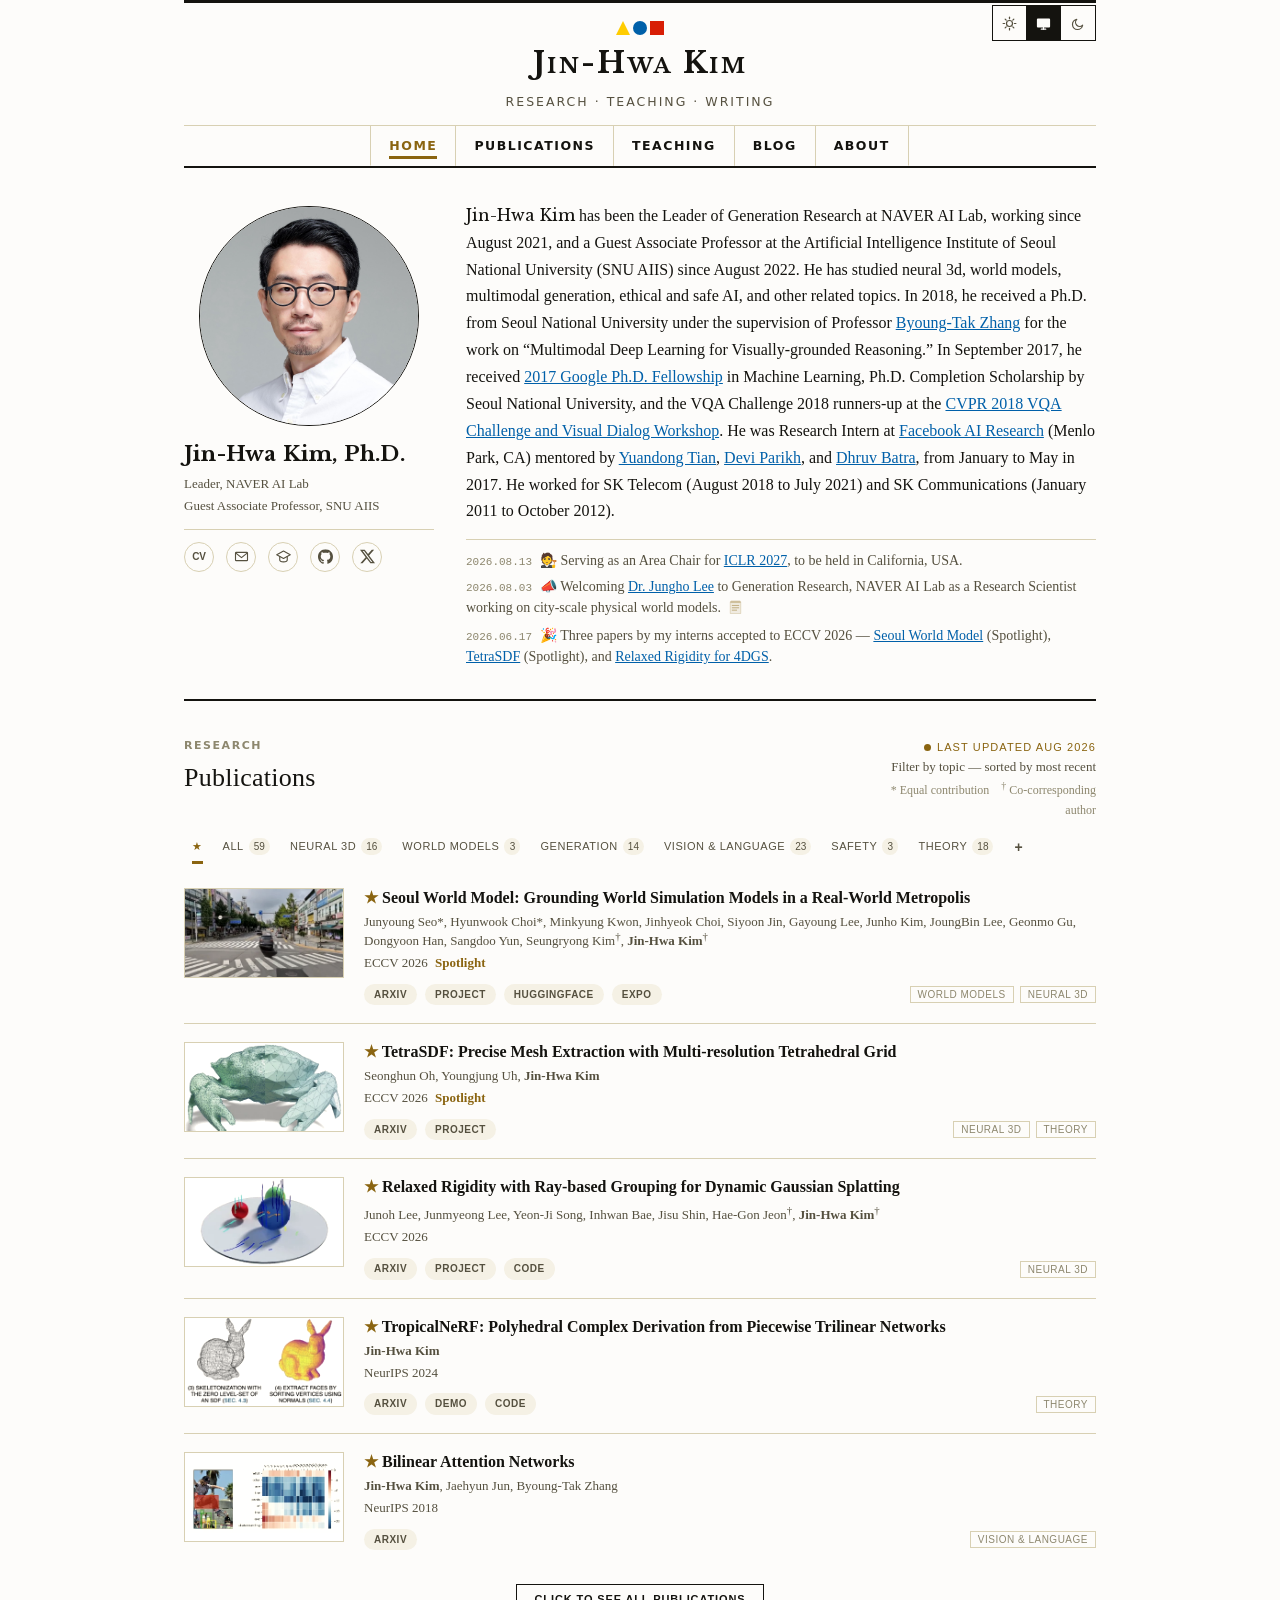
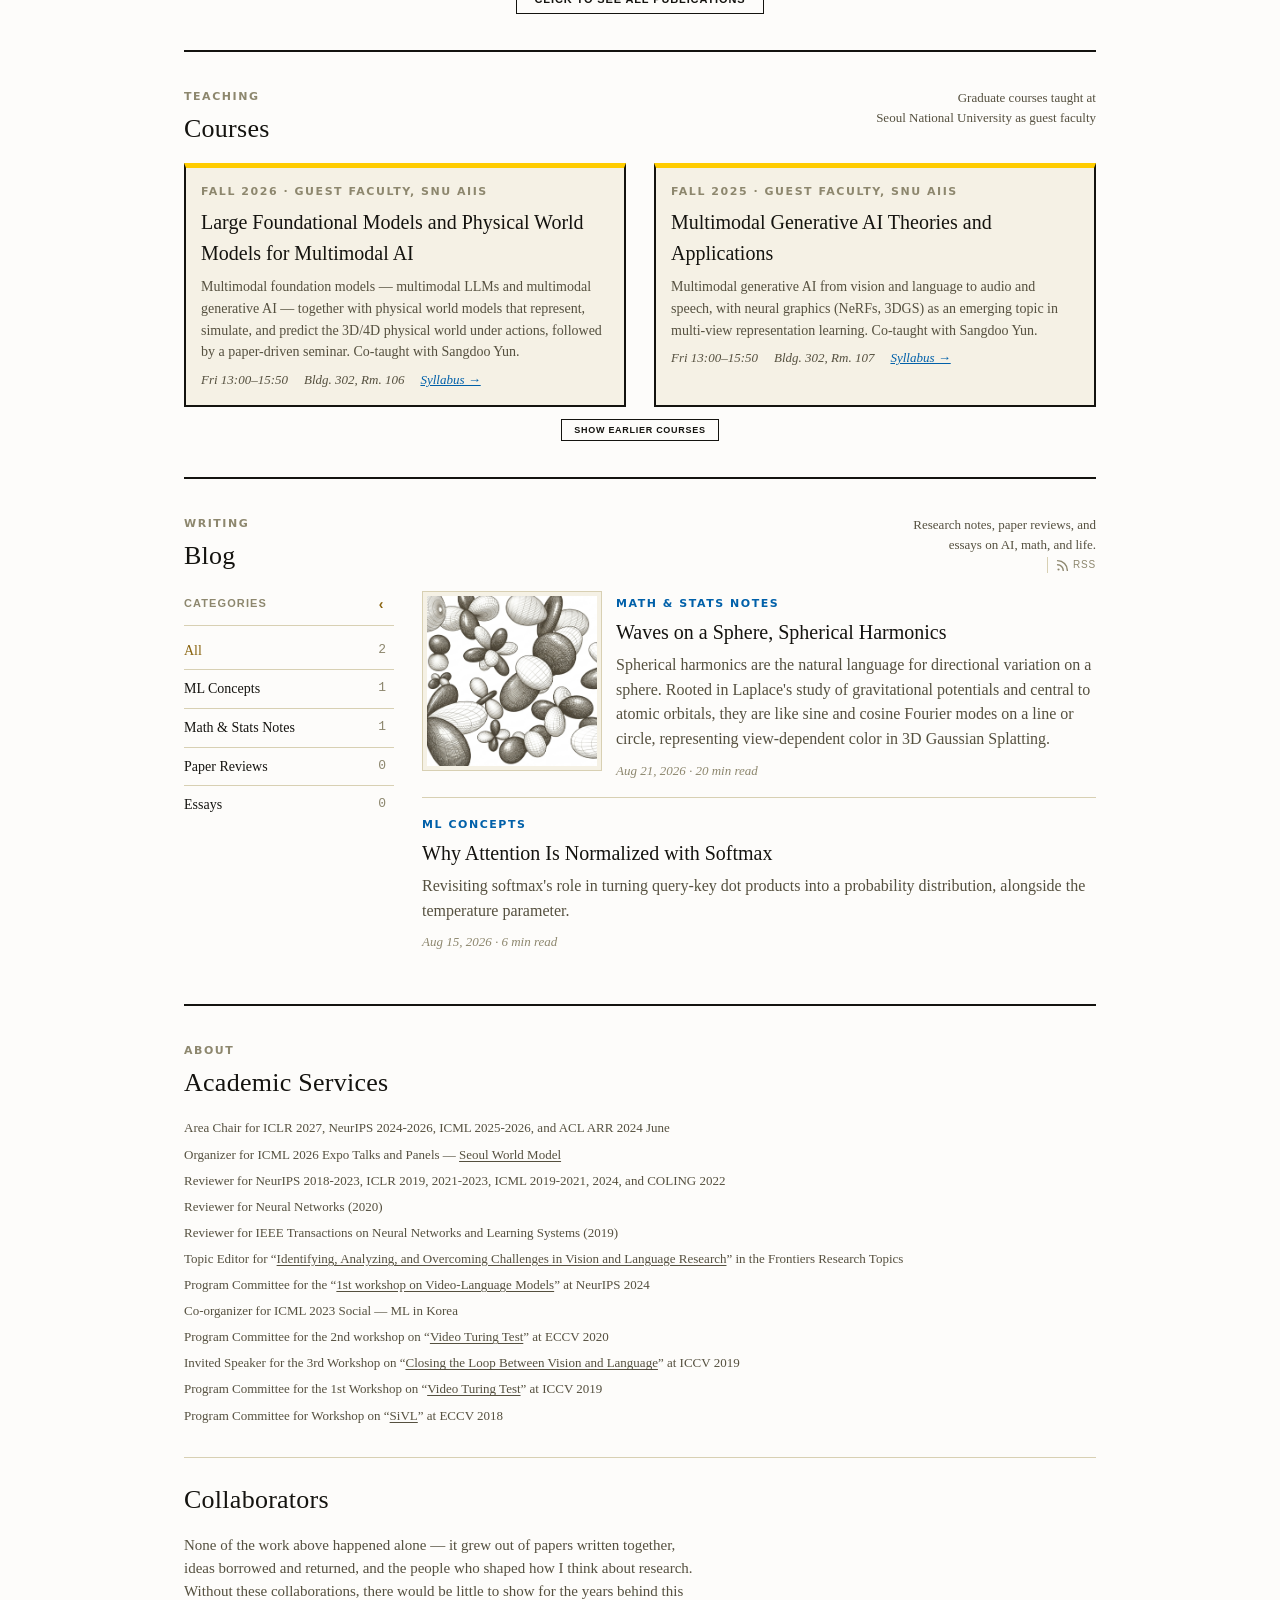
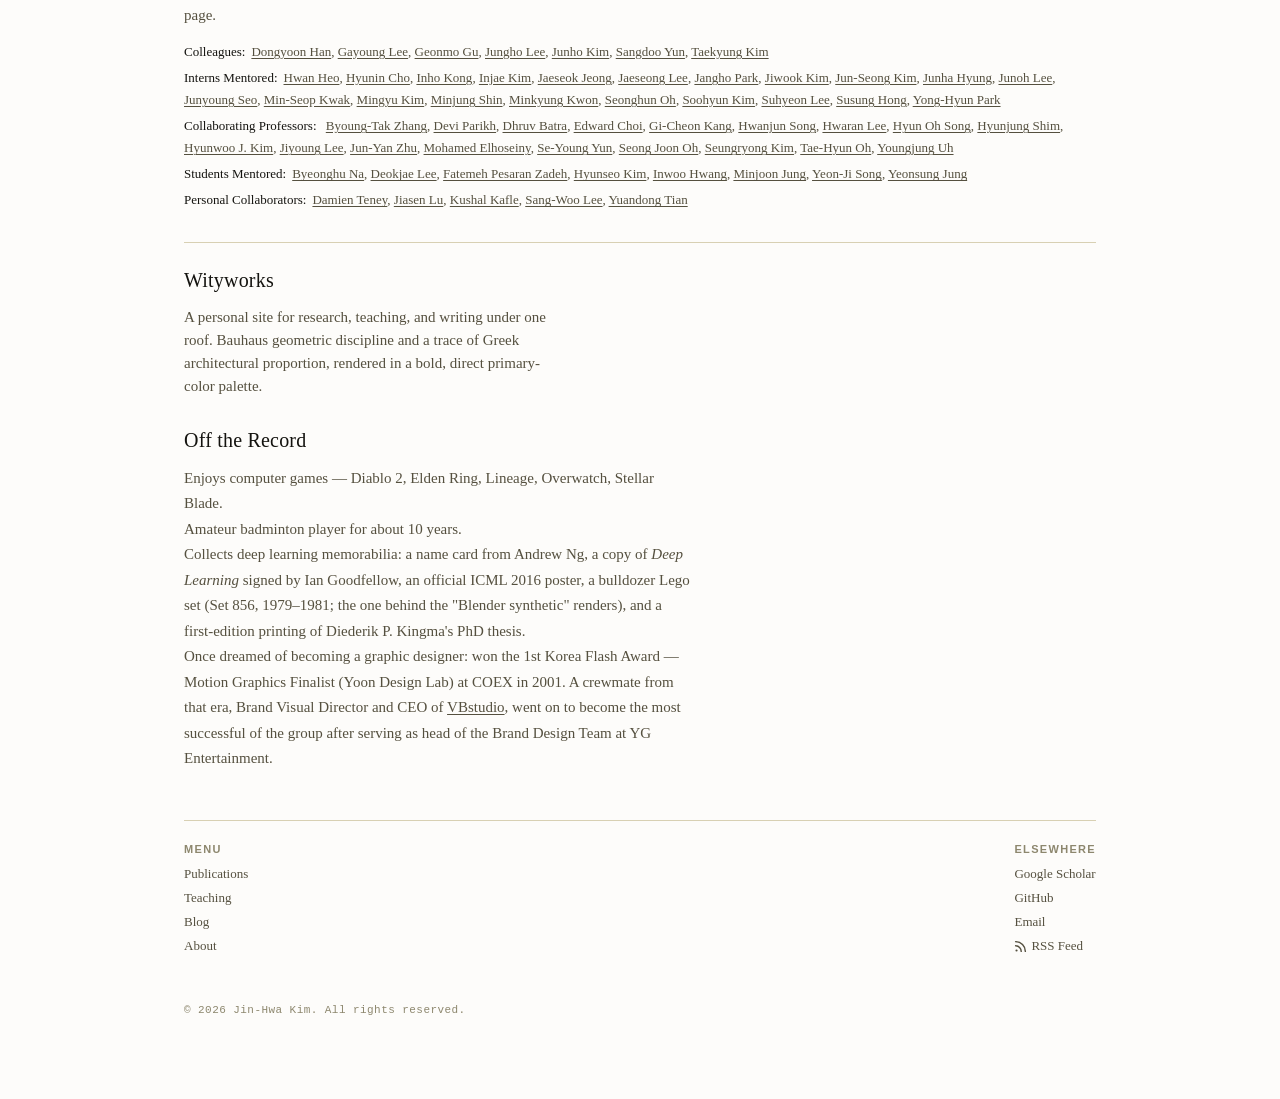
==== commit c4b1a50e: "Made R3G featured for ECCV 2026" ====
--- a/index.html
+++ b/index.html
@@ -227,7 +227,7 @@
           </div>
         </div>
       </li>
-      <li class="pub-item" data-topics="neural-3d" data-year="2026" data-venue="ECCV">
+      <li class="pub-item" data-topics="neural-3d" data-featured="true" data-year="2026" data-venue="ECCV">
         <div class="pub-thumb" aria-hidden="true"><img src="static/img/pubs/r3g.webp" alt="" loading="lazy" decoding="async"></div>
         <div>
           <p class="pub-title">Relaxed Rigidity with Ray-based Grouping for Dynamic Gaussian Splatting</p>
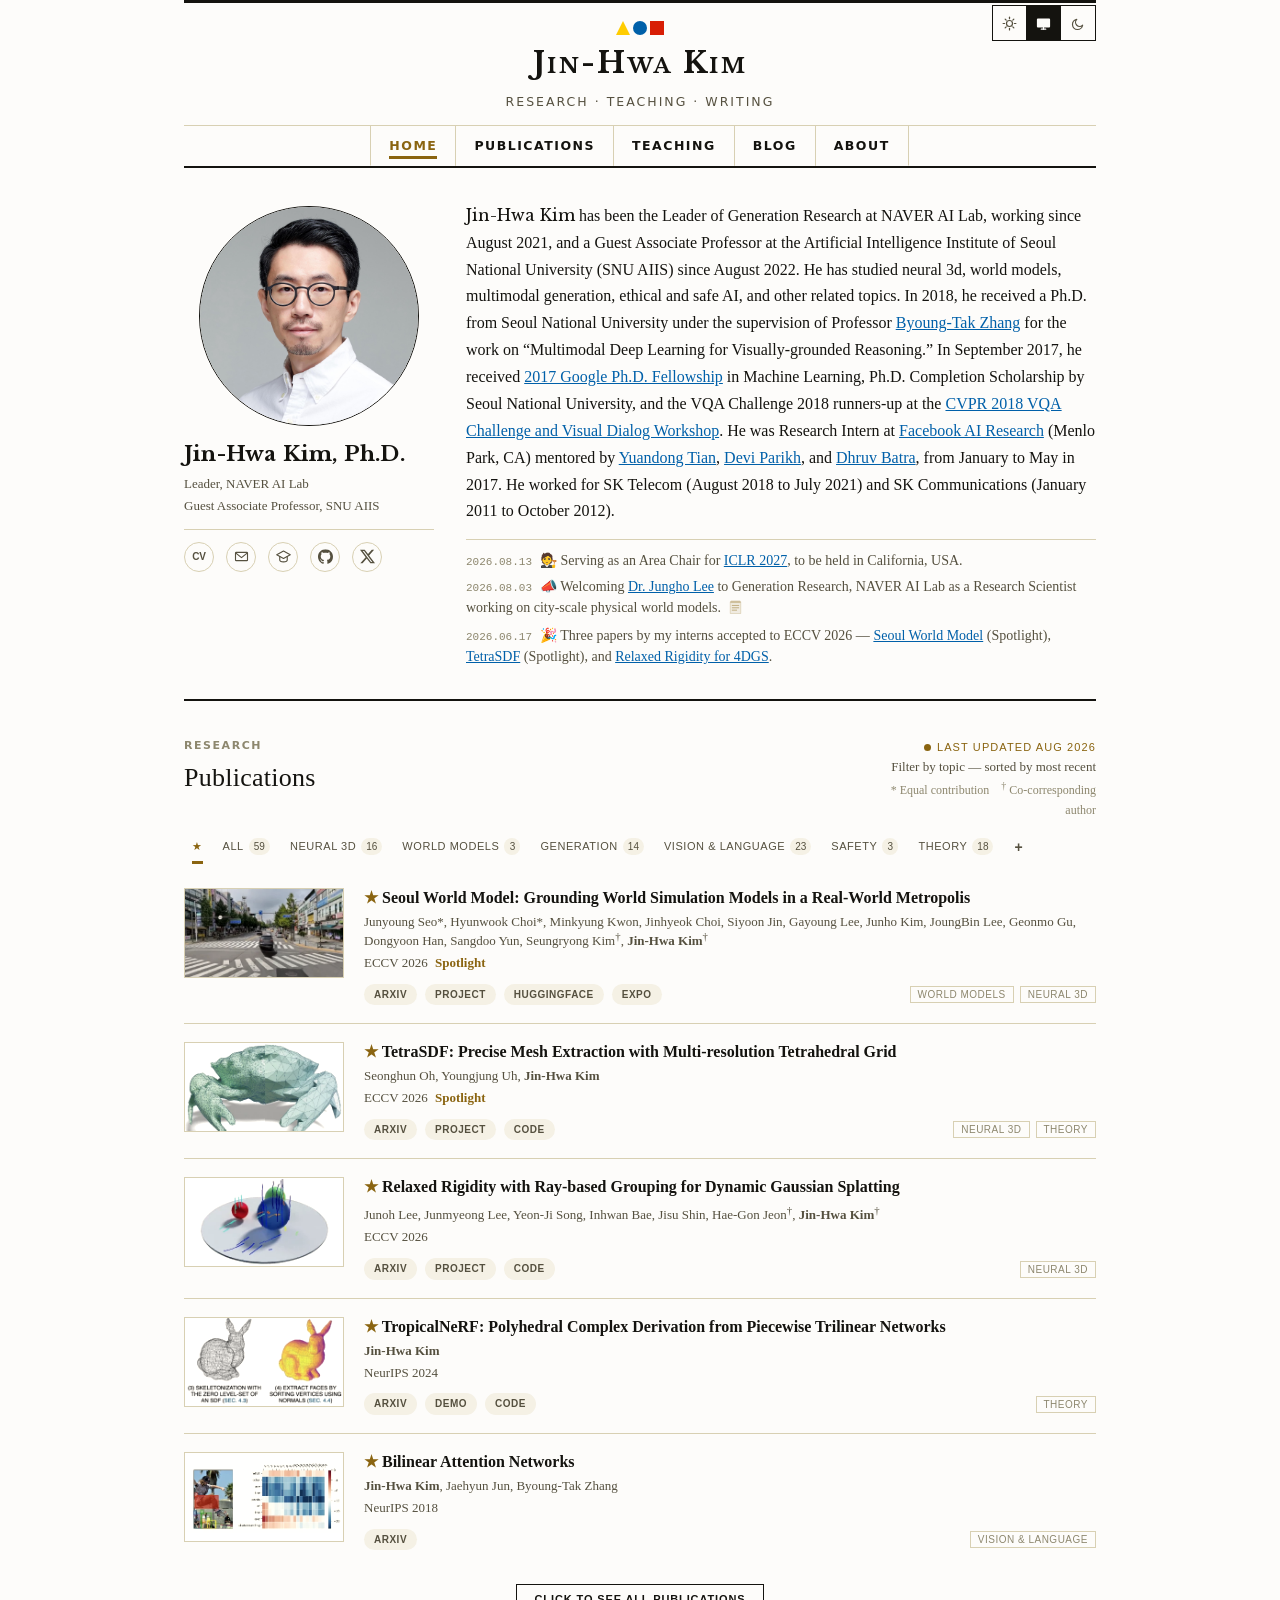
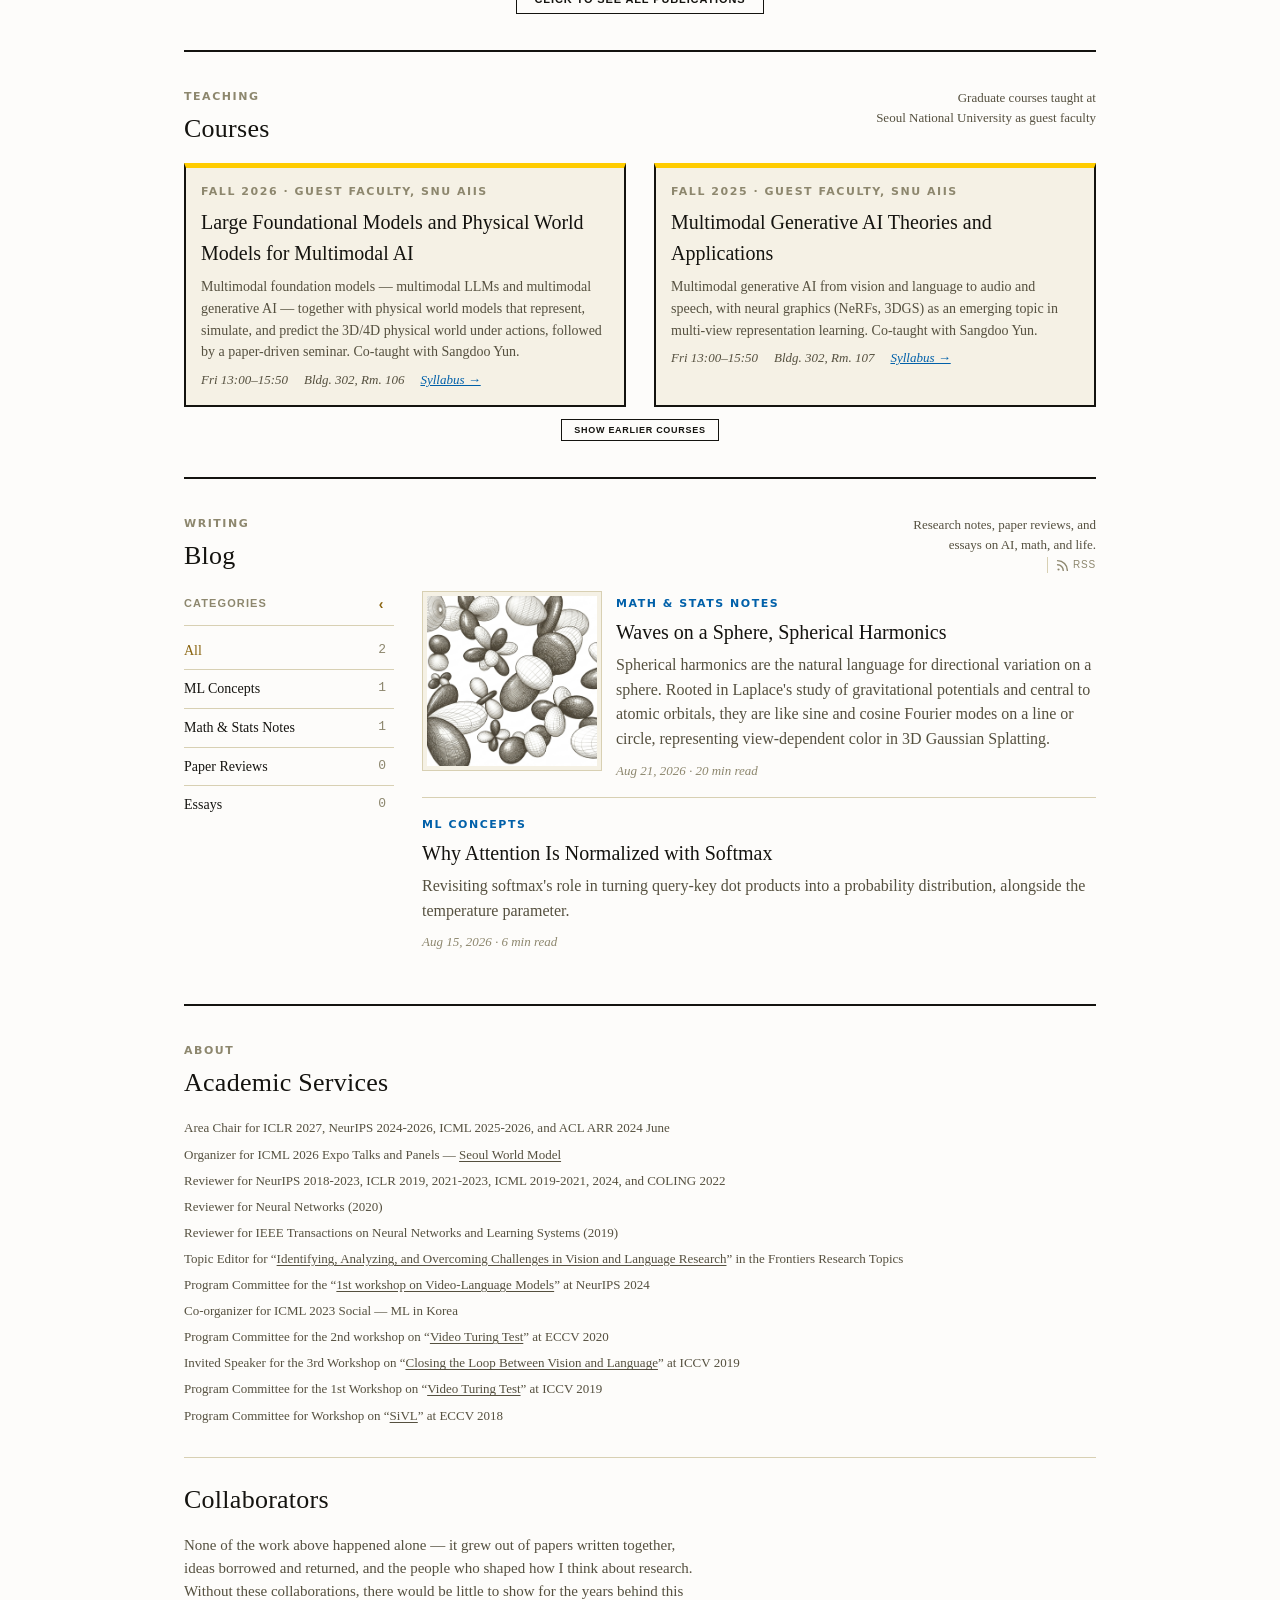
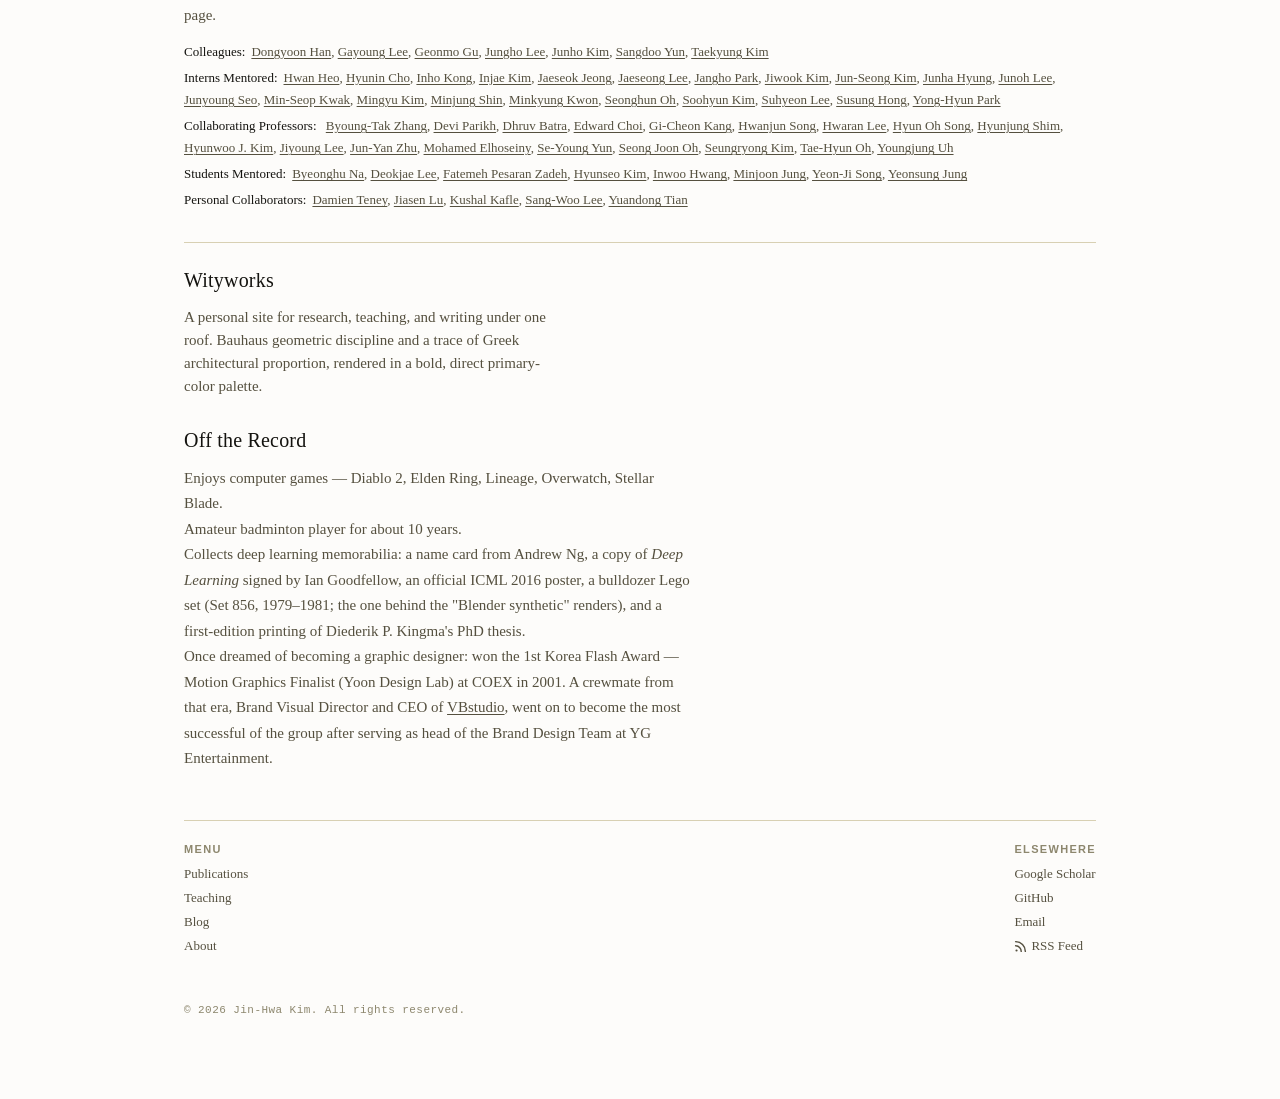
==== commit cab6914f: "Add TetraSDF code link - Add the GitHub repository button to the TetraSDF publication entry." ====
--- a/index.html
+++ b/index.html
@@ -222,7 +222,7 @@
           <p class="pub-meta">Seonghun Oh, Youngjung Uh, <strong>Jin-Hwa Kim</strong></p>
           <p class="pub-venue">ECCV 2026 <span class="pub-honor">Spotlight</span></p>
           <div class="pub-footer">
-            <div class="pub-links"><a class="pub-btn" href="https://arxiv.org/abs/2511.16273" target="_blank">arXiv</a><a class="pub-btn" href="https://seonghunn.github.io/tetrasdf/" target="_blank">Project</a></div>
+            <div class="pub-links"><a class="pub-btn" href="https://arxiv.org/abs/2511.16273" target="_blank">arXiv</a><a class="pub-btn" href="https://seonghunn.github.io/tetrasdf/" target="_blank">Project</a><a class="pub-btn" href="https://github.com/naver-ai/TetraSDF" target="_blank">Code</a></div>
             <div class="pub-topics"><button type="button" class="pub-topic" data-topic="neural-3d">Neural 3D</button><button type="button" class="pub-topic" data-topic="ml-theory">Theory</button></div>
           </div>
         </div>
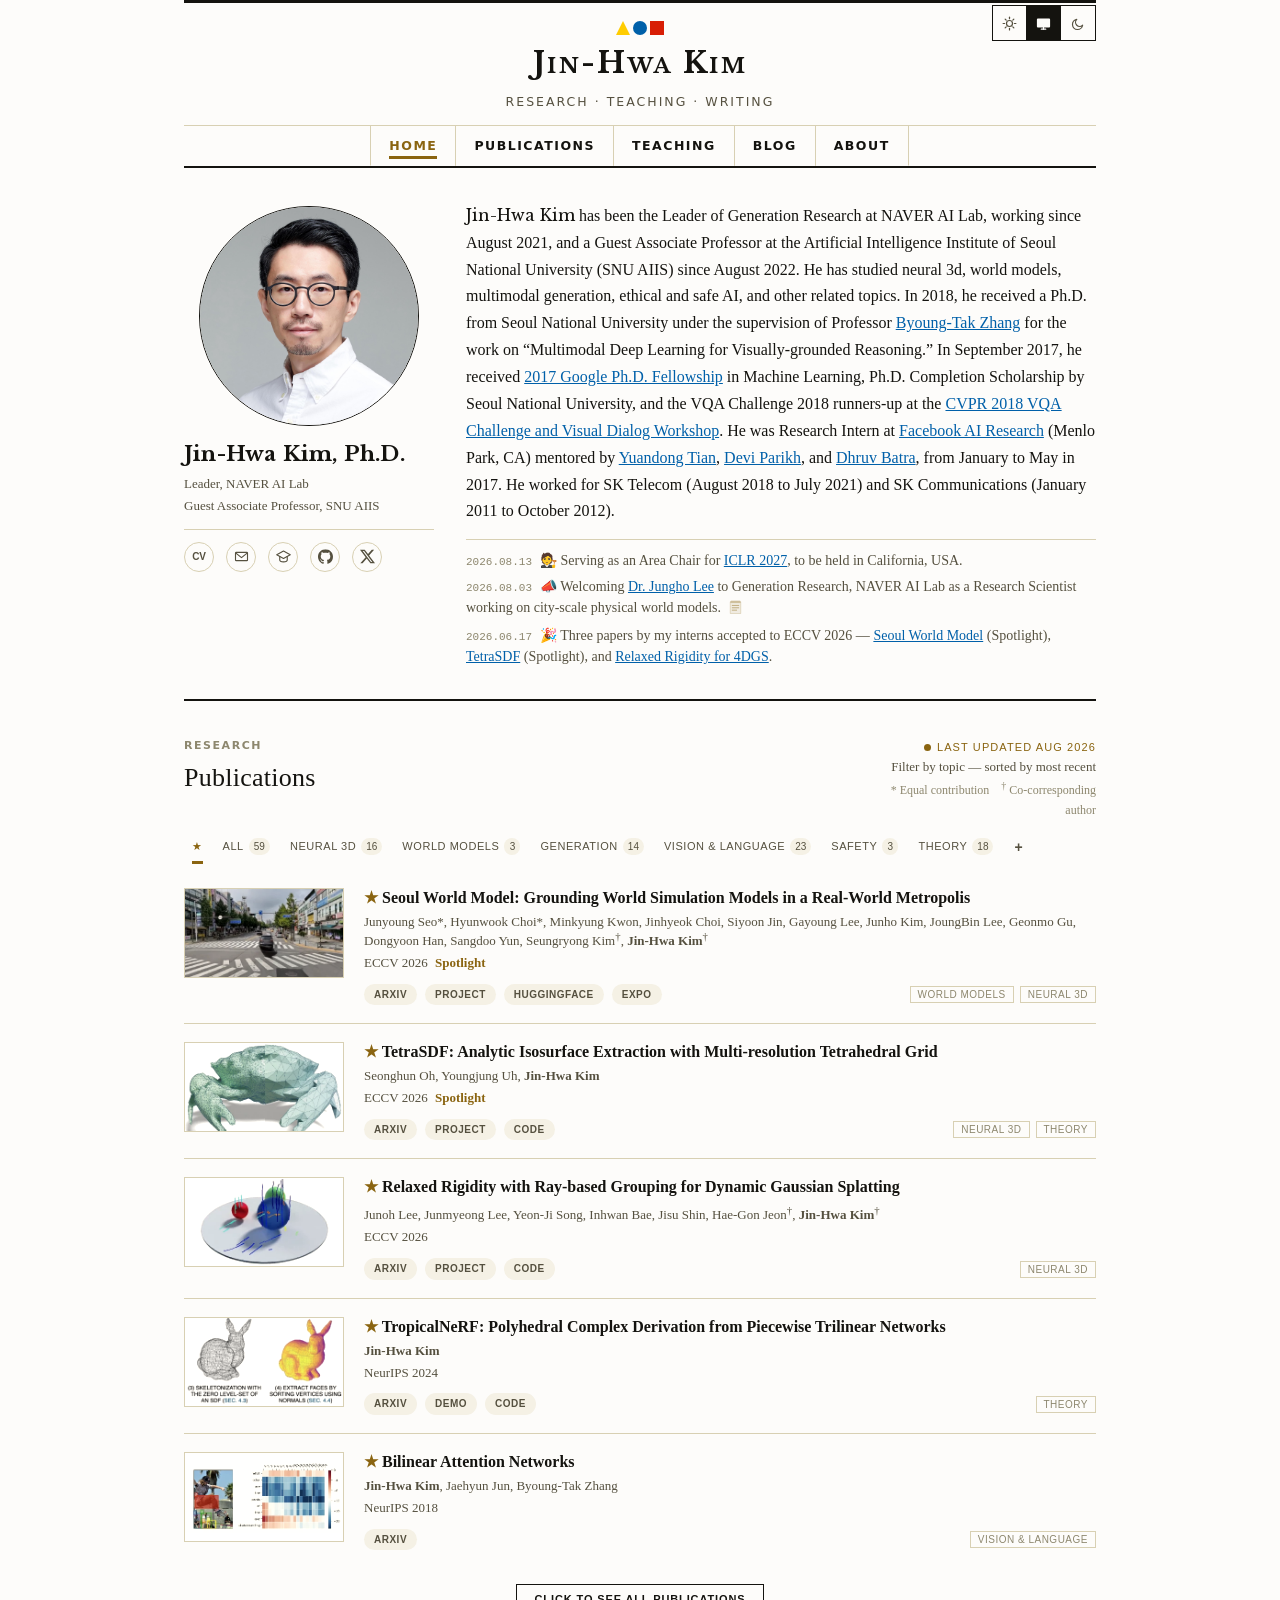
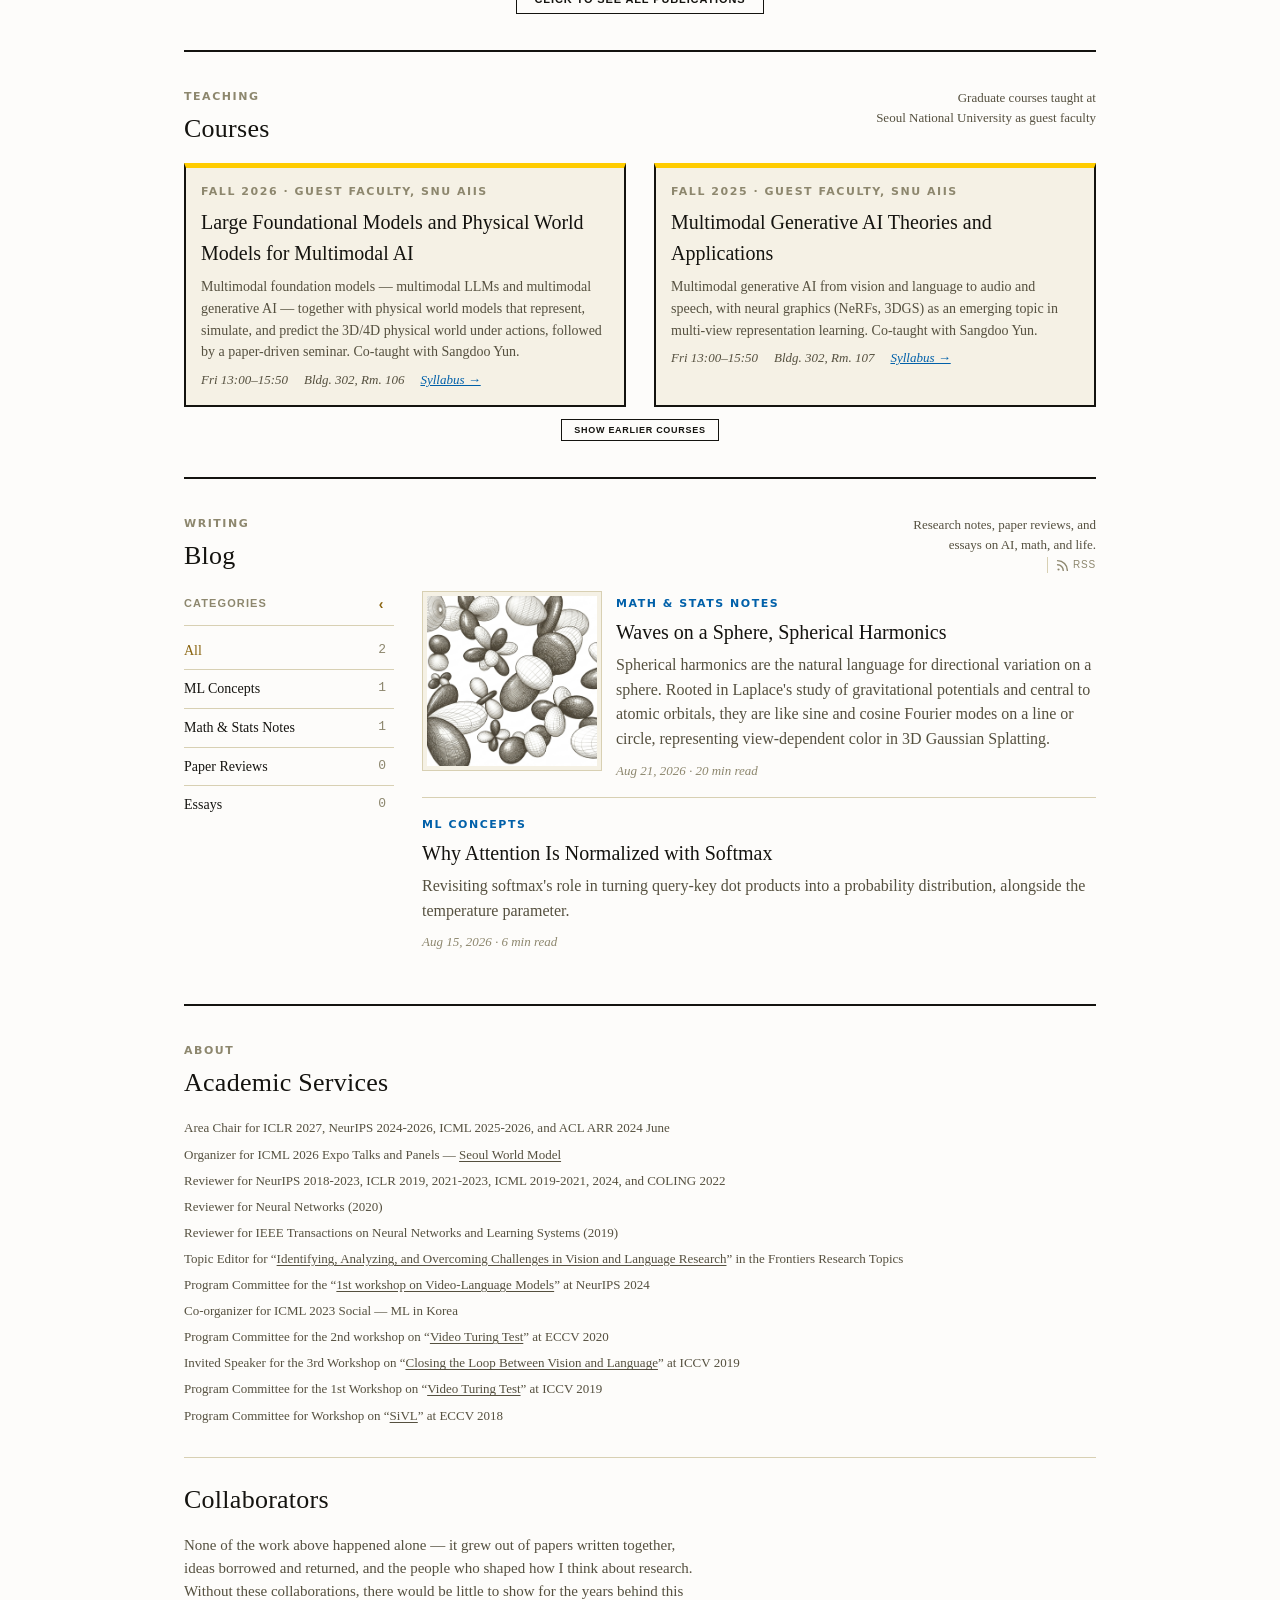
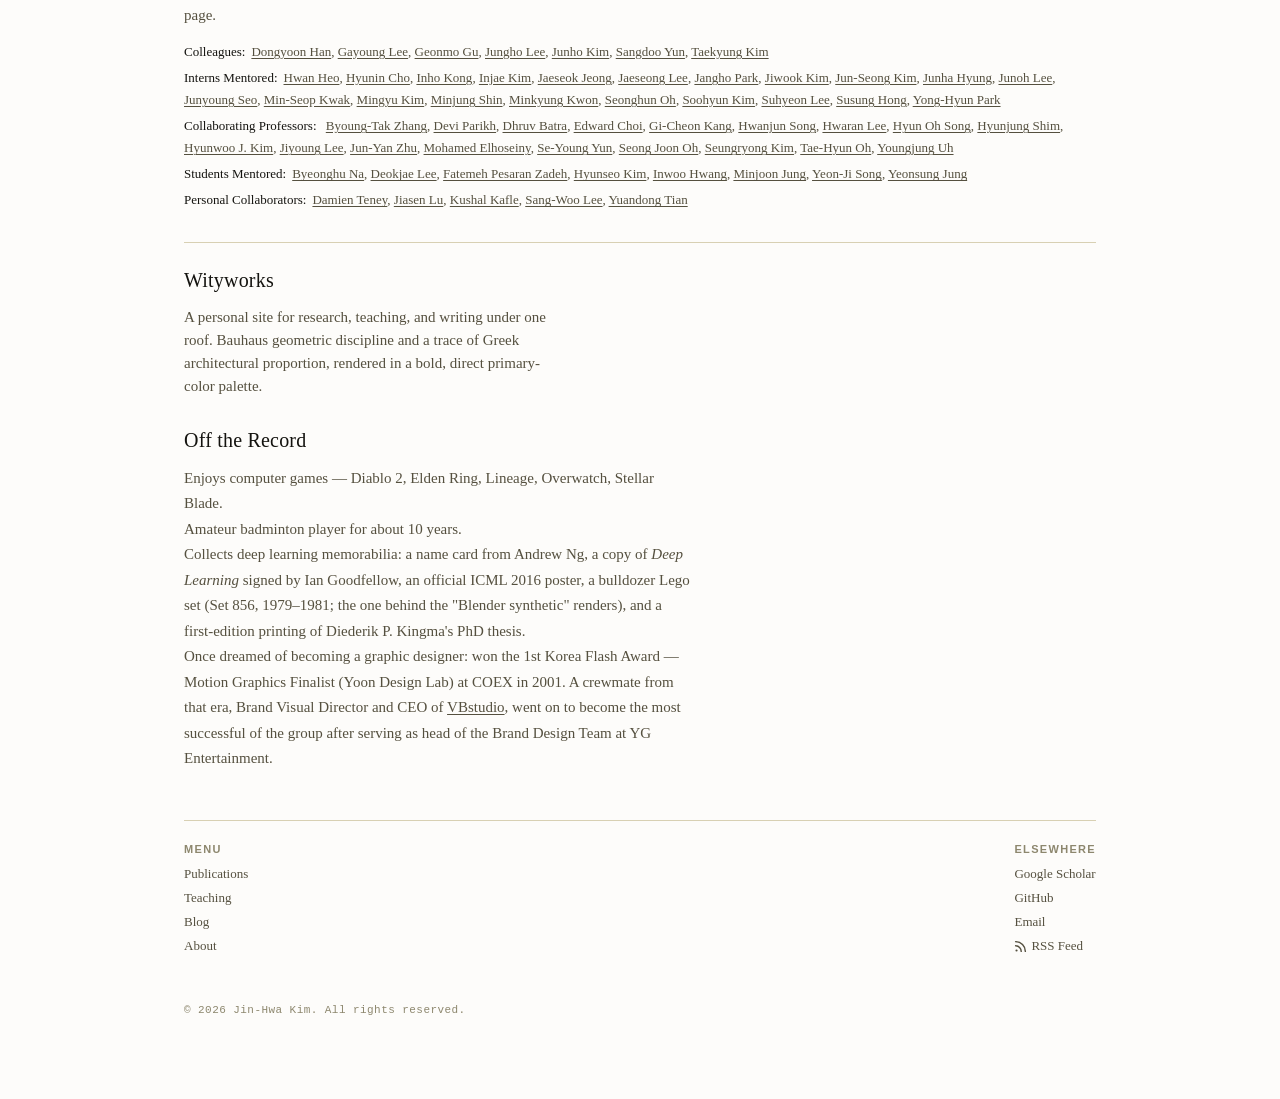
==== commit 4fb33eff: "Update TetraSDF paper title - Revise the TetraSDF publication title to reflect analytic isosurface e" ====
--- a/index.html
+++ b/index.html
@@ -218,7 +218,7 @@
       <li class="pub-item" data-topics="neural-3d ml-theory" data-featured="true" data-year="2026" data-venue="ECCV">
         <div class="pub-thumb" aria-hidden="true"><img src="static/img/pubs/tetrasdf.webp" alt="" loading="lazy" decoding="async"></div>
         <div>
-          <p class="pub-title">TetraSDF: Precise Mesh Extraction with Multi-resolution Tetrahedral Grid</p>
+          <p class="pub-title">TetraSDF: Analytic Isosurface Extraction with Multi-resolution Tetrahedral Grid</p>
           <p class="pub-meta">Seonghun Oh, Youngjung Uh, <strong>Jin-Hwa Kim</strong></p>
           <p class="pub-venue">ECCV 2026 <span class="pub-honor">Spotlight</span></p>
           <div class="pub-footer">
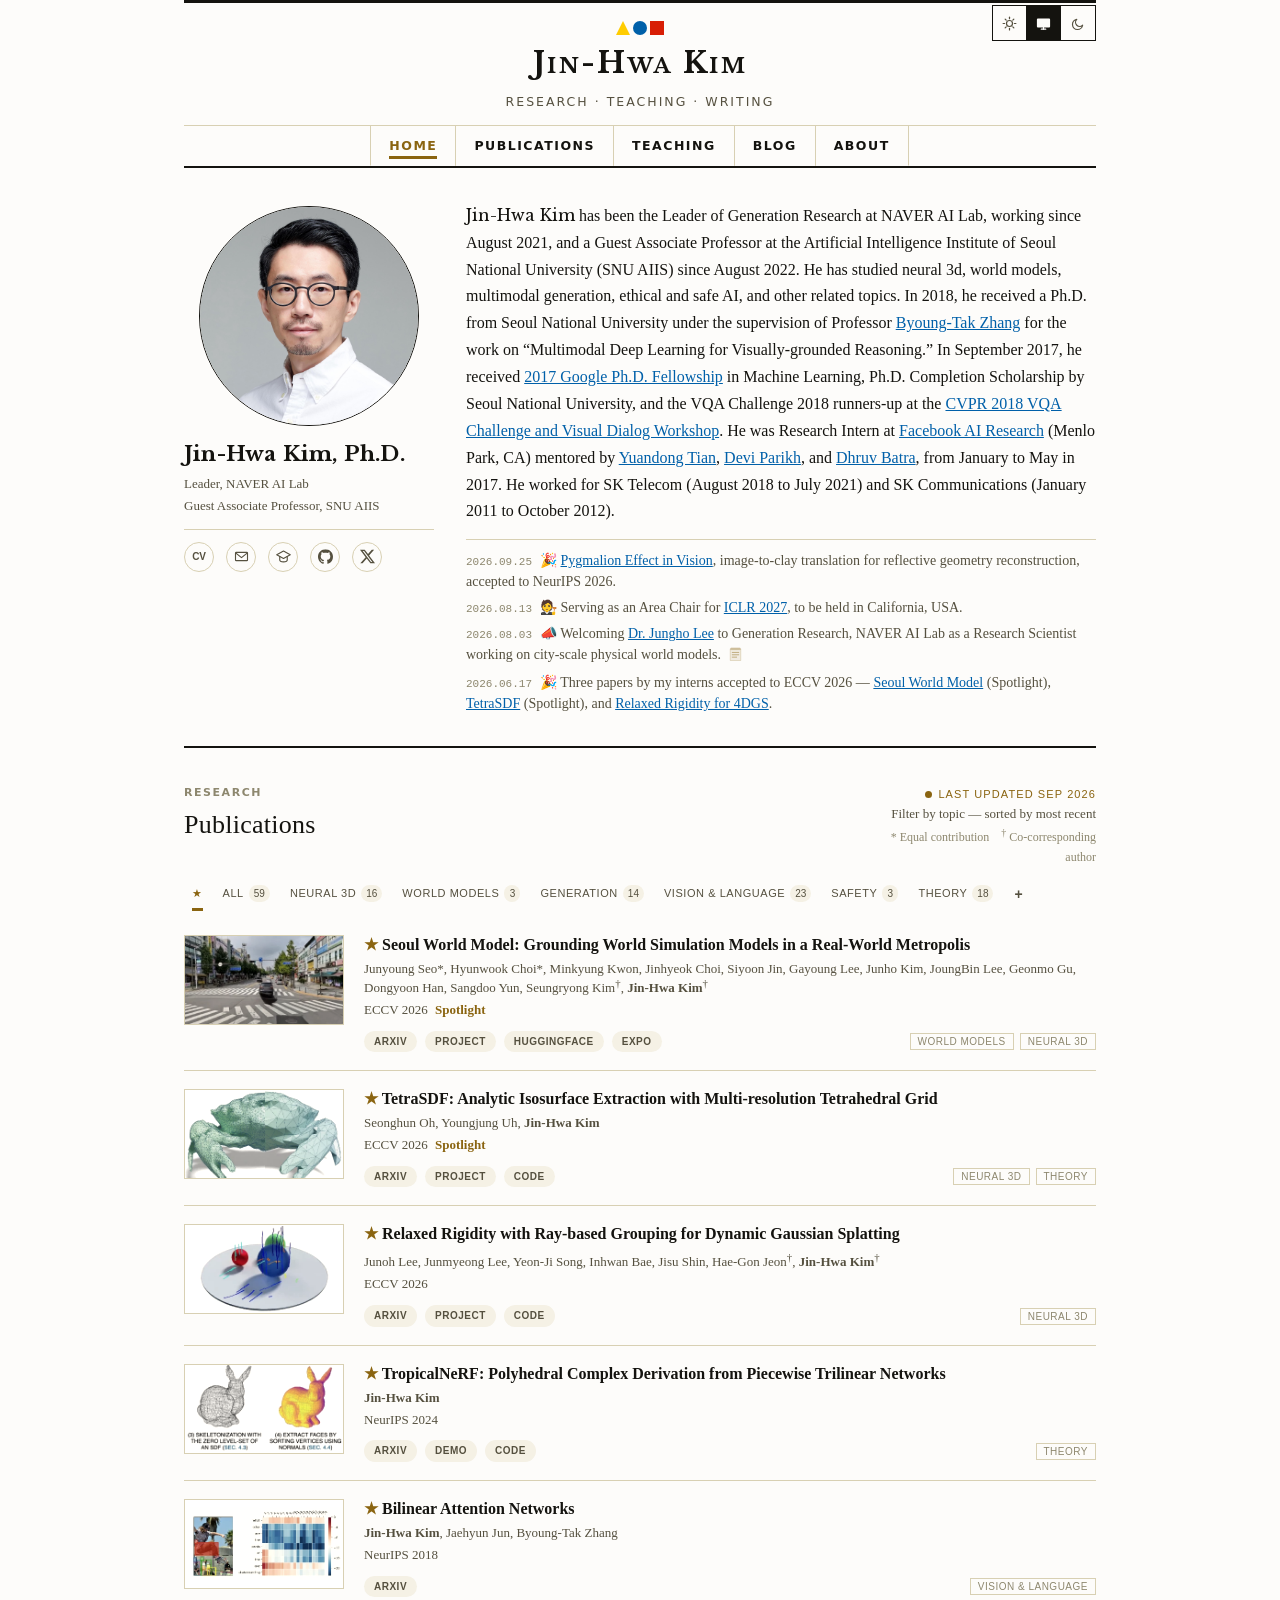
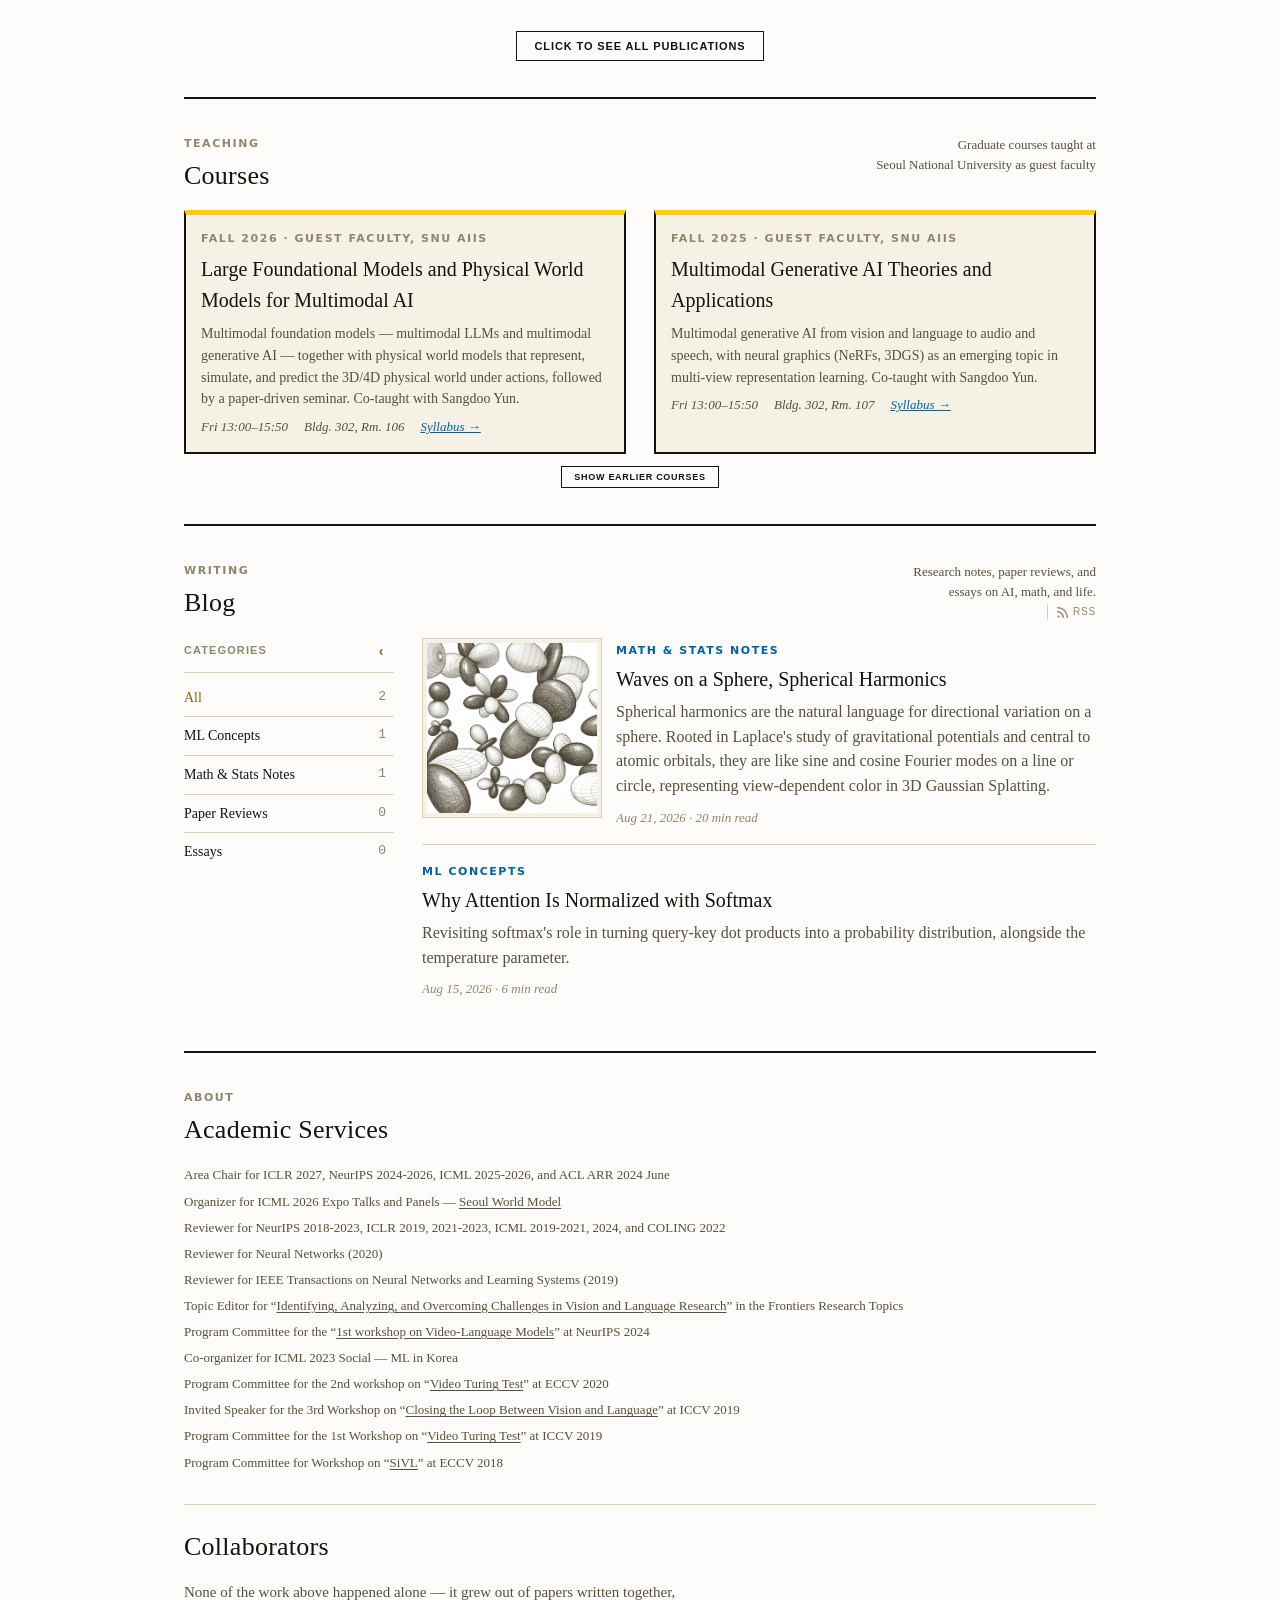
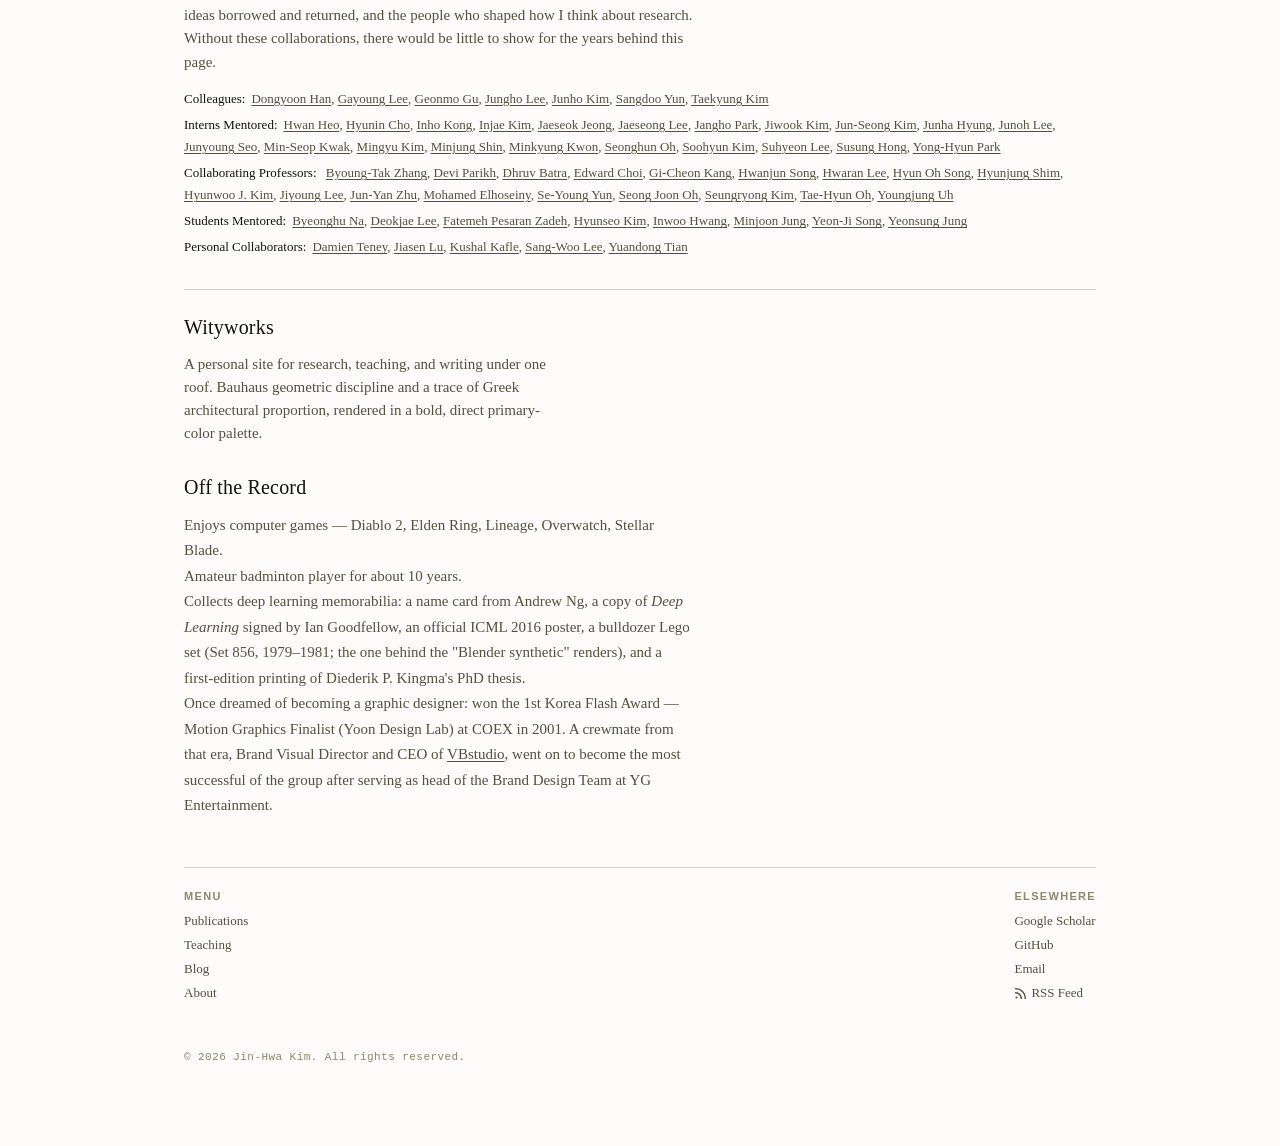
==== commit 53e9e064: "Add NeurIPS 2026 acceptance for Pygmalion Effect in Vision Move the entry to the top as NeurIPS 2026" ====
--- a/index.html
+++ b/index.html
@@ -119,6 +119,7 @@
         <!-- In 2015, he received a Master of Science in Engineering degree from Seoul National University and, in 2011, a Bachelor of Engineering degree from Kwangwoon University (summa cum laude). -->
         </p>
         <ul class="news-list">
+          <li><span class="news-date">2026.09.25</span>🎉 <a href="https://arxiv.org/abs/2511.21098" target="_blank">Pygmalion Effect in Vision</a>, image-to-clay translation for reflective geometry reconstruction, accepted to NeurIPS 2026.</li>
           <li><span class="news-date">2026.08.13</span>🧑‍⚖️ Serving as an Area Chair for <a href="https://iclr.cc/Conferences/2027/" target="_blank">ICLR 2027</a>, to be held in California, USA.</li>
           <li><span class="news-date">2026.08.03</span>📣 Welcoming <a href="https://jho-yonsei.github.io/" target="_blank">Dr. Jungho Lee</a> to Generation Research, NAVER AI Lab as a Research Scientist working on city-scale physical world models. <span class="news-popover" tabindex="0"><span class="news-popover-trigger" aria-hidden="true"><svg viewBox="0 0 12 14" width="13" height="15"><rect x="1.3" y="1.8" width="9.4" height="1.6" rx="0.8" fill="var(--gold)" fill-opacity="0.55" stroke="color-mix(in srgb, var(--gold) 55%, white)" stroke-width="0.5"/><rect x="1" y="3.4" width="10" height="10" fill="var(--gold)" fill-opacity="0.14" stroke="color-mix(in srgb, var(--gold) 55%, white)" stroke-width="0.5"/><line x1="2.6" y1="6" x2="9.4" y2="6" stroke="var(--gold)" stroke-width="0.6"/><line x1="2.6" y1="8.2" x2="9.4" y2="8.2" stroke="var(--gold)" stroke-width="0.6"/><line x1="2.6" y1="10.4" x2="7.4" y2="10.4" stroke="var(--gold)" stroke-width="0.6"/></svg></span><div class="news-popover-box" role="tooltip"><div class="popover-inner">
             <p class="popover-date">3 Aug 2026</p>
@@ -143,7 +144,7 @@
         <h2>Publications</h2>
       </div>
       <div class="note">
-        <span class="updated-badge">Last updated Aug 2026</span>
+        <span class="updated-badge">Last updated Sep 2026</span>
         <div class="note-sub">
           Filter by topic — sorted by most recent<br/>
           <span class="pub-legend">* Equal contribution &nbsp;&nbsp; <sup>†</sup> Co-corresponding author</span>
@@ -169,8 +170,8 @@
           <label class="filter-accordion-label" for="filter-year-select">Year</label>
           <select class="filter-select" id="filter-year-select">
             <option value="">Select year…</option>
-            <option value="year:2026">2026 (10)</option>
-            <option value="year:2025">2025 (4)</option>
+            <option value="year:2026">2026 (11)</option>
+            <option value="year:2025">2025 (3)</option>
             <option value="year:2024">2024 (13)</option>
             <option value="year:2023">2023 (8)</option>
             <option value="year:2022">2022 (8)</option>
@@ -187,7 +188,7 @@
           <label class="filter-accordion-label filter-accordion-label--venue" for="filter-venue-select">Venue</label>
           <select class="filter-select" id="filter-venue-select">
             <option value="">Select venue…</option>
-            <option value="venue:NeurIPS">NeurIPS (11)</option>
+            <option value="venue:NeurIPS">NeurIPS (12)</option>
             <option value="venue:ECCV">ECCV (4)</option>
             <option value="venue:EMNLP">EMNLP (4)</option>
             <option value="venue:ICCV">ICCV (4)</option>
@@ -203,6 +204,18 @@
     </div>
 
     <ul class="pub-list" id="pub-list">
+      <li class="pub-item" data-topics="neural-3d multimodal-generation" data-year="2026" data-venue="NeurIPS">
+        <div class="pub-thumb" aria-hidden="true"><img src="static/img/pubs/pygmalion.webp" alt="" loading="lazy" decoding="async"></div>
+        <div>
+          <p class="pub-title">Pygmalion Effect in Vision: Image-to-Clay Translation for Reflective Geometry Reconstruction</p>
+          <p class="pub-meta">Gayoung Lee, Junho Kim, <strong>Jin-Hwa Kim</strong><sup>†</sup>, Junmo Kim<sup>†</sup></p>
+          <p class="pub-venue">NeurIPS 2026</p>
+          <div class="pub-footer">
+            <div class="pub-links"><a class="pub-btn" href="https://arxiv.org/abs/2511.21098" target="_blank">arXiv</a></div>
+            <div class="pub-topics"><button type="button" class="pub-topic" data-topic="neural-3d">Neural 3D</button><button type="button" class="pub-topic" data-topic="multimodal-generation">Generation</button></div>
+          </div>
+        </div>
+      </li>
       <li class="pub-item" data-topics="world-models neural-3d" data-featured="true" data-year="2026" data-venue="ECCV">
         <div class="pub-thumb" aria-hidden="true"><img src="static/img/pubs/seoul-world-model.webp" alt="" loading="lazy" decoding="async"></div>
         <div>
@@ -320,18 +333,6 @@
           <div class="pub-footer">
             <div class="pub-links"><a class="pub-btn" href="https://arxiv.org/abs/2405.02568" target="_blank">arXiv</a></div>
             <div class="pub-topics"><button type="button" class="pub-topic" data-topic="neural-3d">Neural 3D</button></div>
-          </div>
-        </div>
-      </li>
-      <li class="pub-item" data-topics="neural-3d multimodal-generation" data-year="2025">
-        <div class="pub-thumb" aria-hidden="true"><img src="static/img/pubs/pygmalion.webp" alt="" loading="lazy" decoding="async"></div>
-        <div>
-          <p class="pub-title">Pygmalion Effect in Vision: Image-to-Clay Translation for Reflective Geometry Reconstruction</p>
-          <p class="pub-meta">Gayoung Lee, Junho Kim, <strong>Jin-Hwa Kim</strong><sup>†</sup>, Junmo Kim<sup>†</sup></p>
-          <p class="pub-venue">arXiv preprint, 2025</p>
-          <div class="pub-footer">
-            <div class="pub-links"><a class="pub-btn" href="https://arxiv.org/abs/2511.21098" target="_blank">arXiv</a></div>
-            <div class="pub-topics"><button type="button" class="pub-topic" data-topic="neural-3d">Neural 3D</button><button type="button" class="pub-topic" data-topic="multimodal-generation">Generation</button></div>
           </div>
         </div>
       </li>
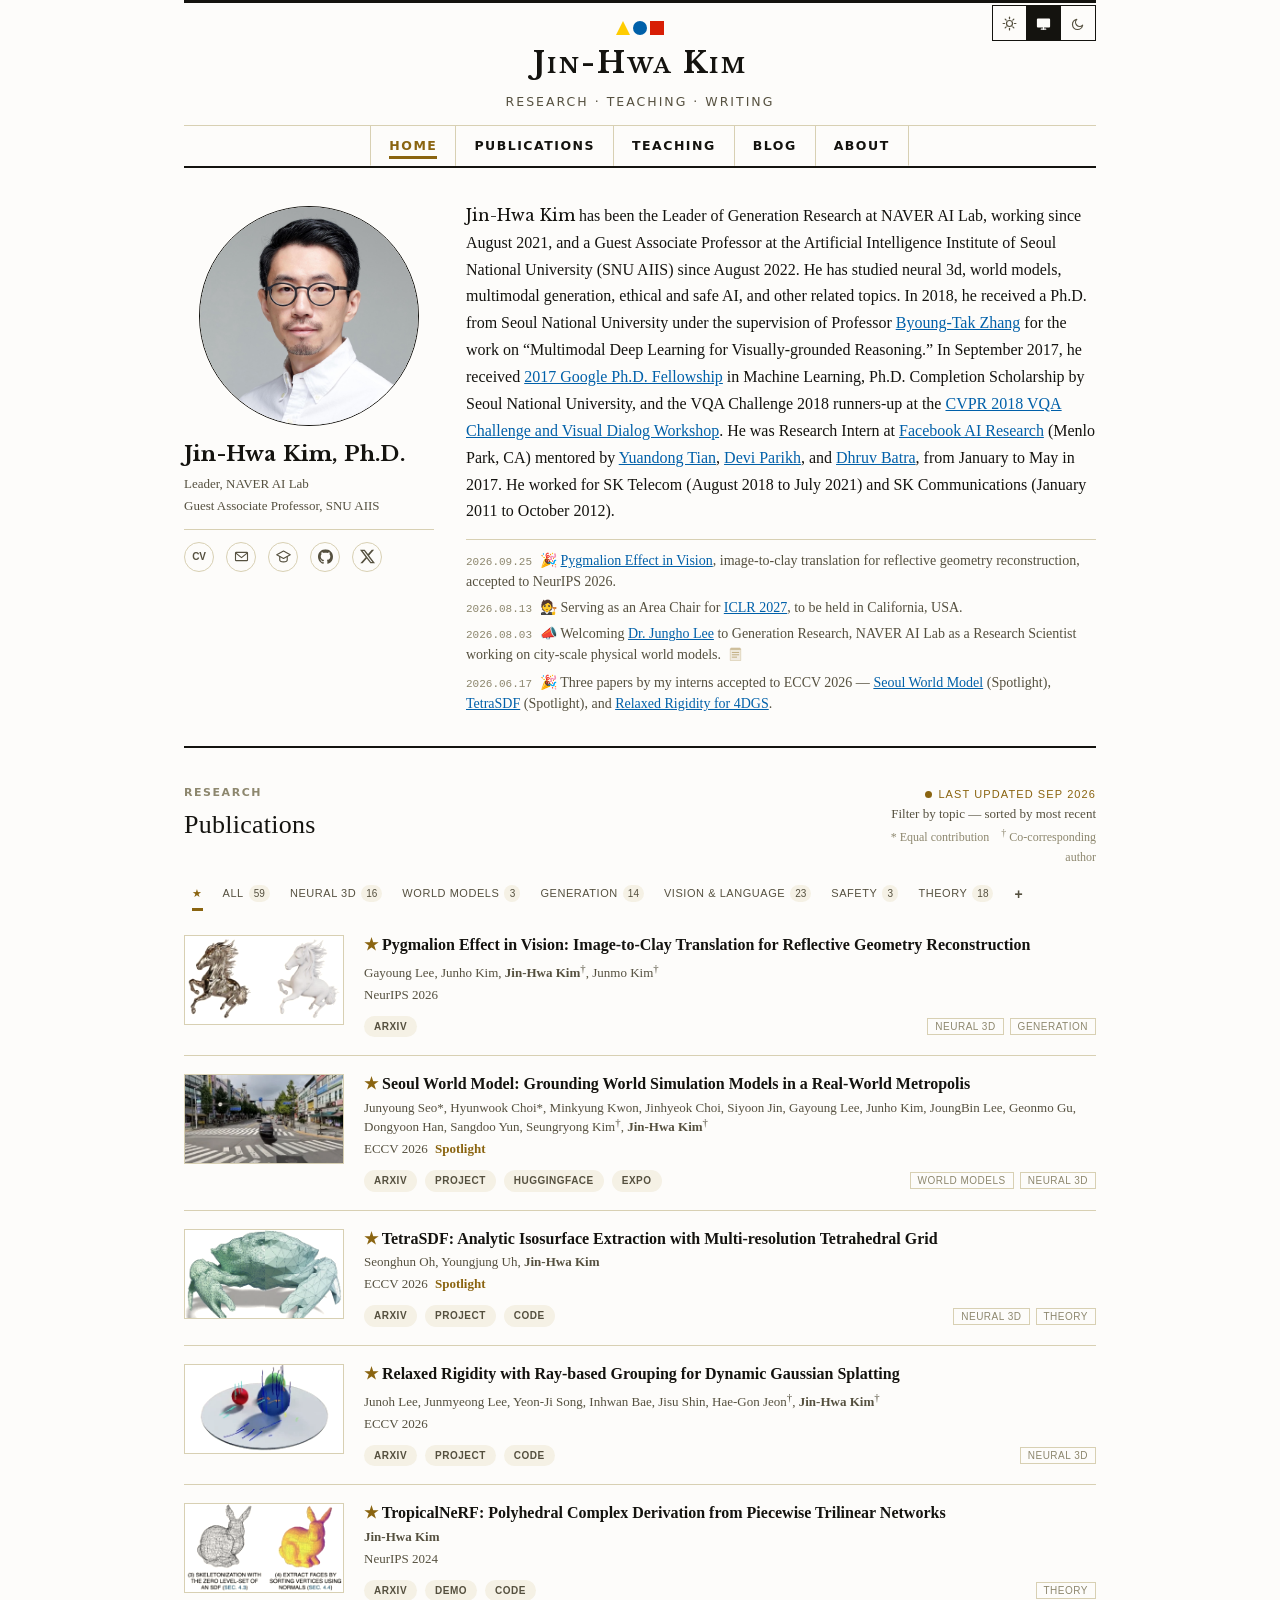
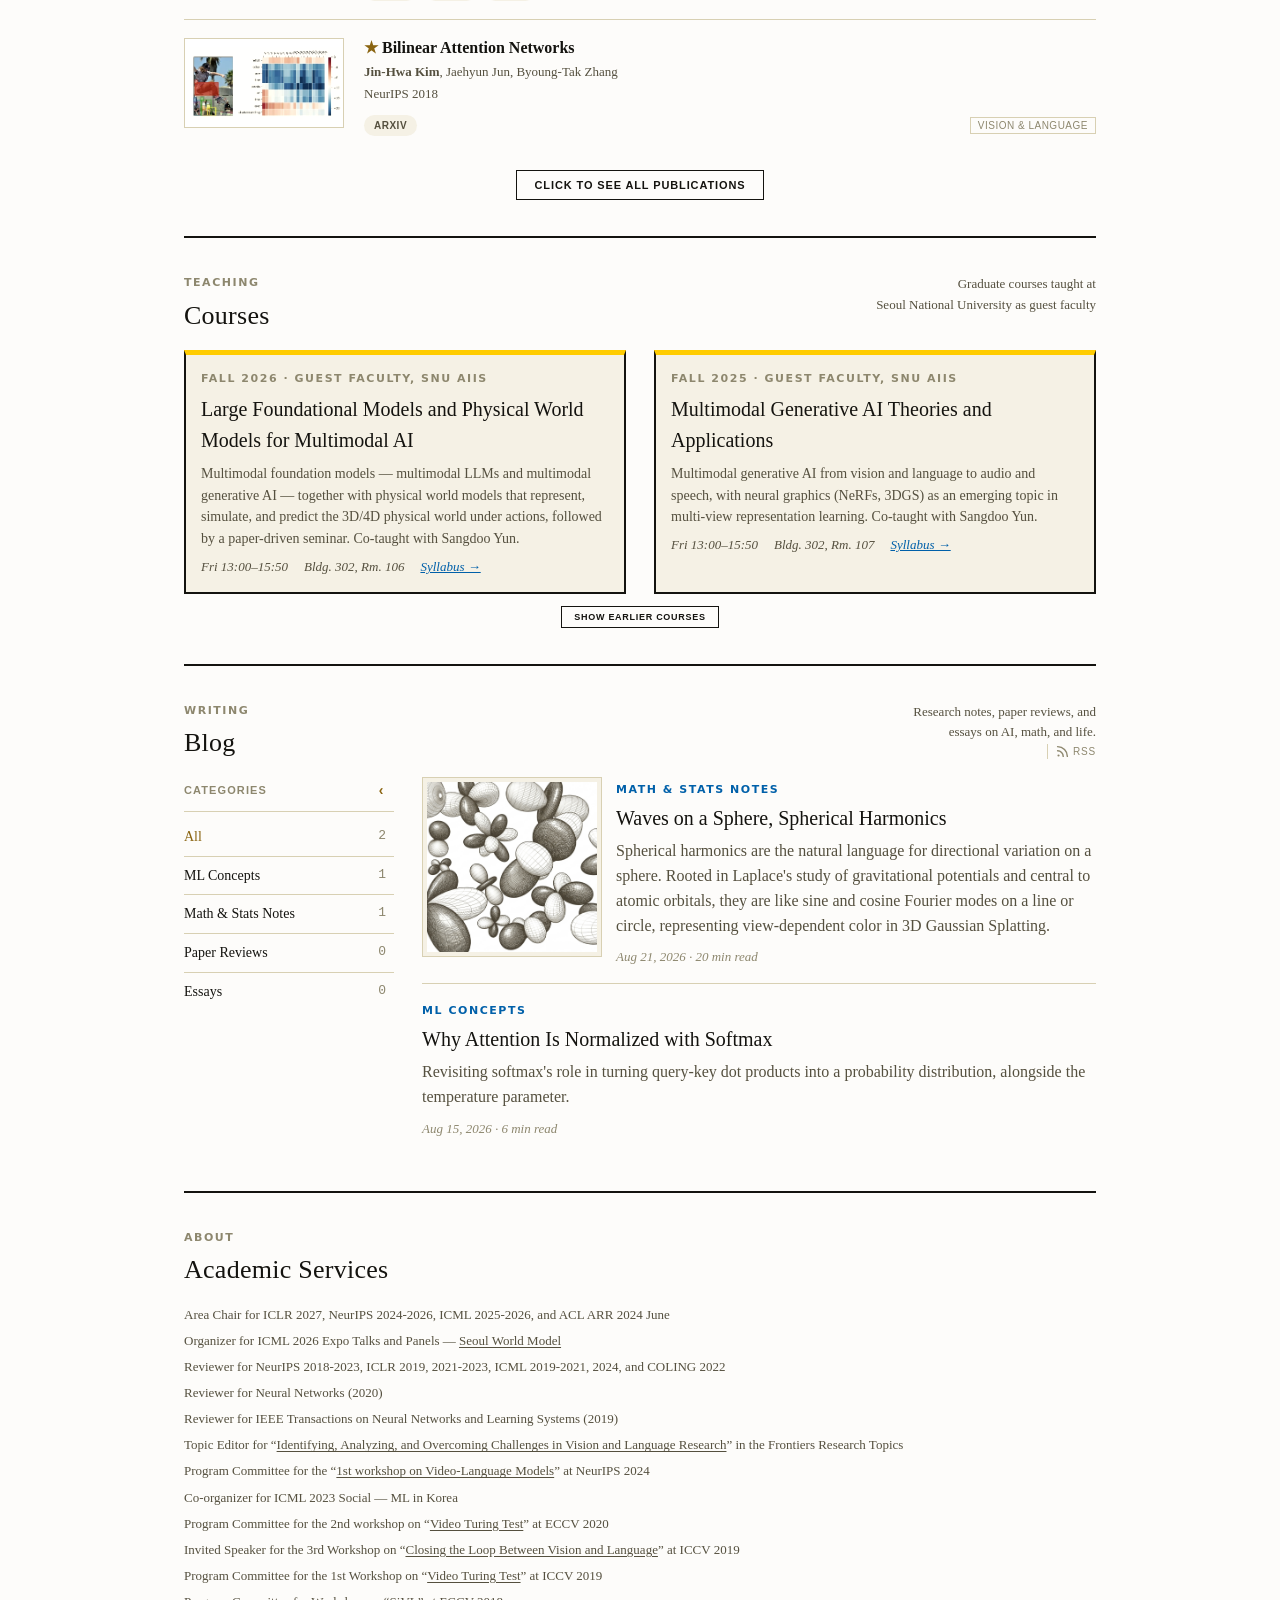
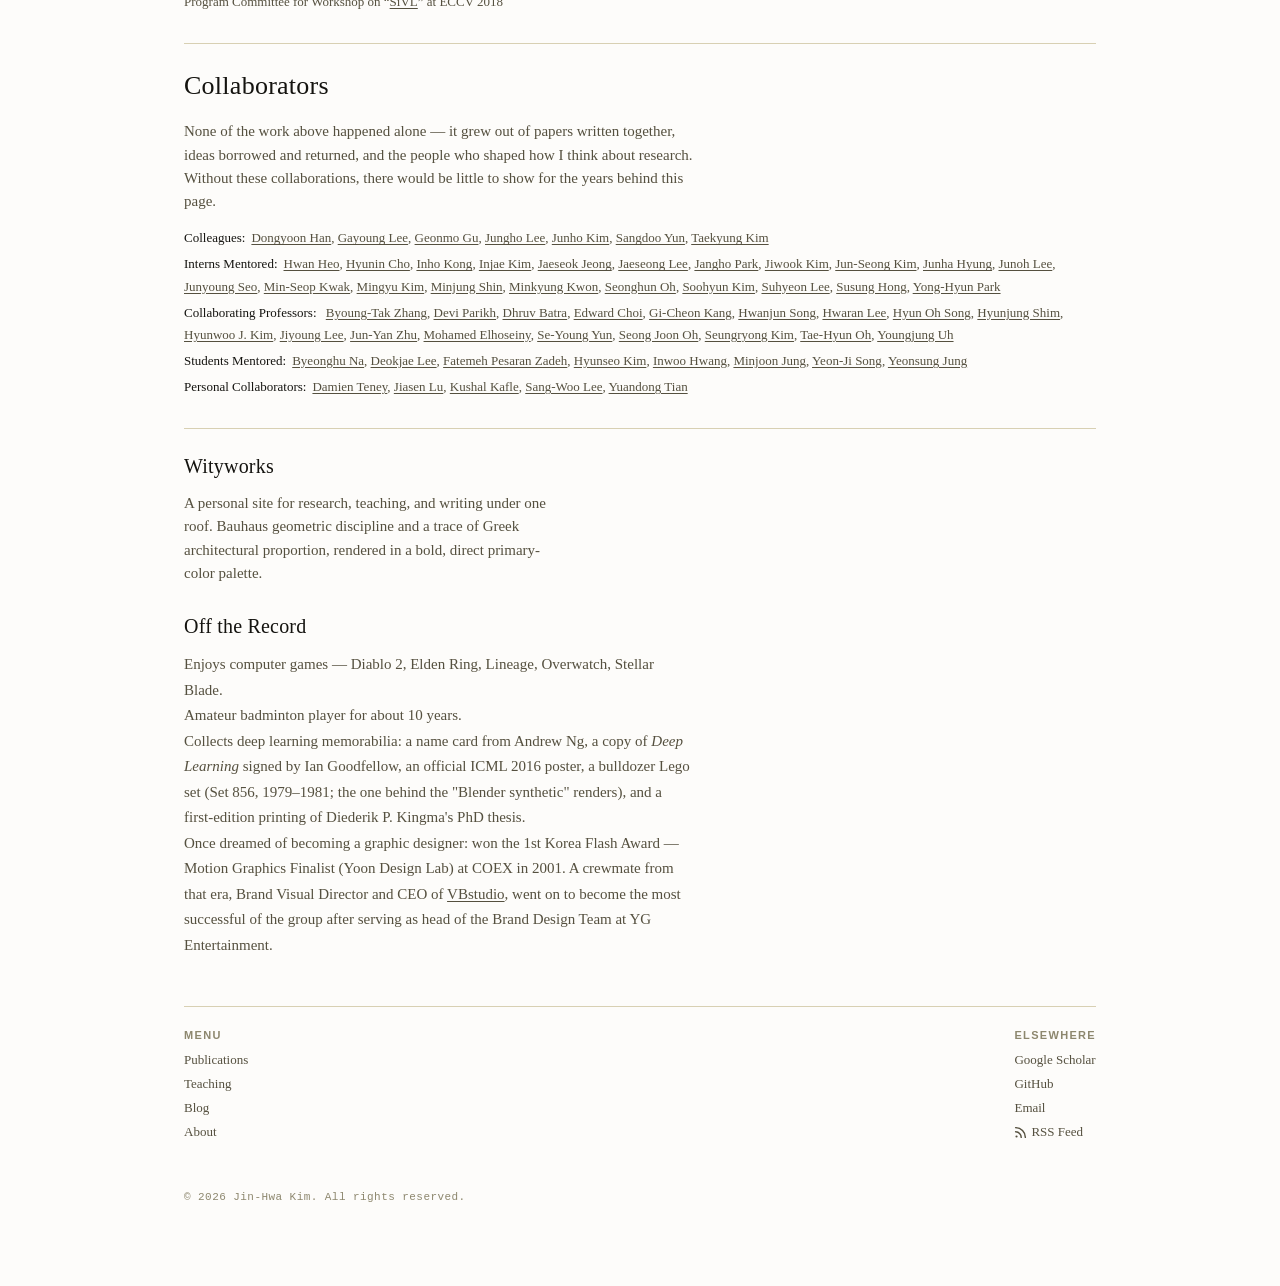
==== commit ce03cc5b: "Mark Pygmalion Effect in Vision as featured Co-Authored-By: Claude Fable 5.1 <noreply@anthropic.com>" ====
--- a/index.html
+++ b/index.html
@@ -204,7 +204,7 @@
     </div>
 
     <ul class="pub-list" id="pub-list">
-      <li class="pub-item" data-topics="neural-3d multimodal-generation" data-year="2026" data-venue="NeurIPS">
+      <li class="pub-item" data-topics="neural-3d multimodal-generation" data-featured="true" data-year="2026" data-venue="NeurIPS">
         <div class="pub-thumb" aria-hidden="true"><img src="static/img/pubs/pygmalion.webp" alt="" loading="lazy" decoding="async"></div>
         <div>
           <p class="pub-title">Pygmalion Effect in Vision: Image-to-Clay Translation for Reflective Geometry Reconstruction</p>
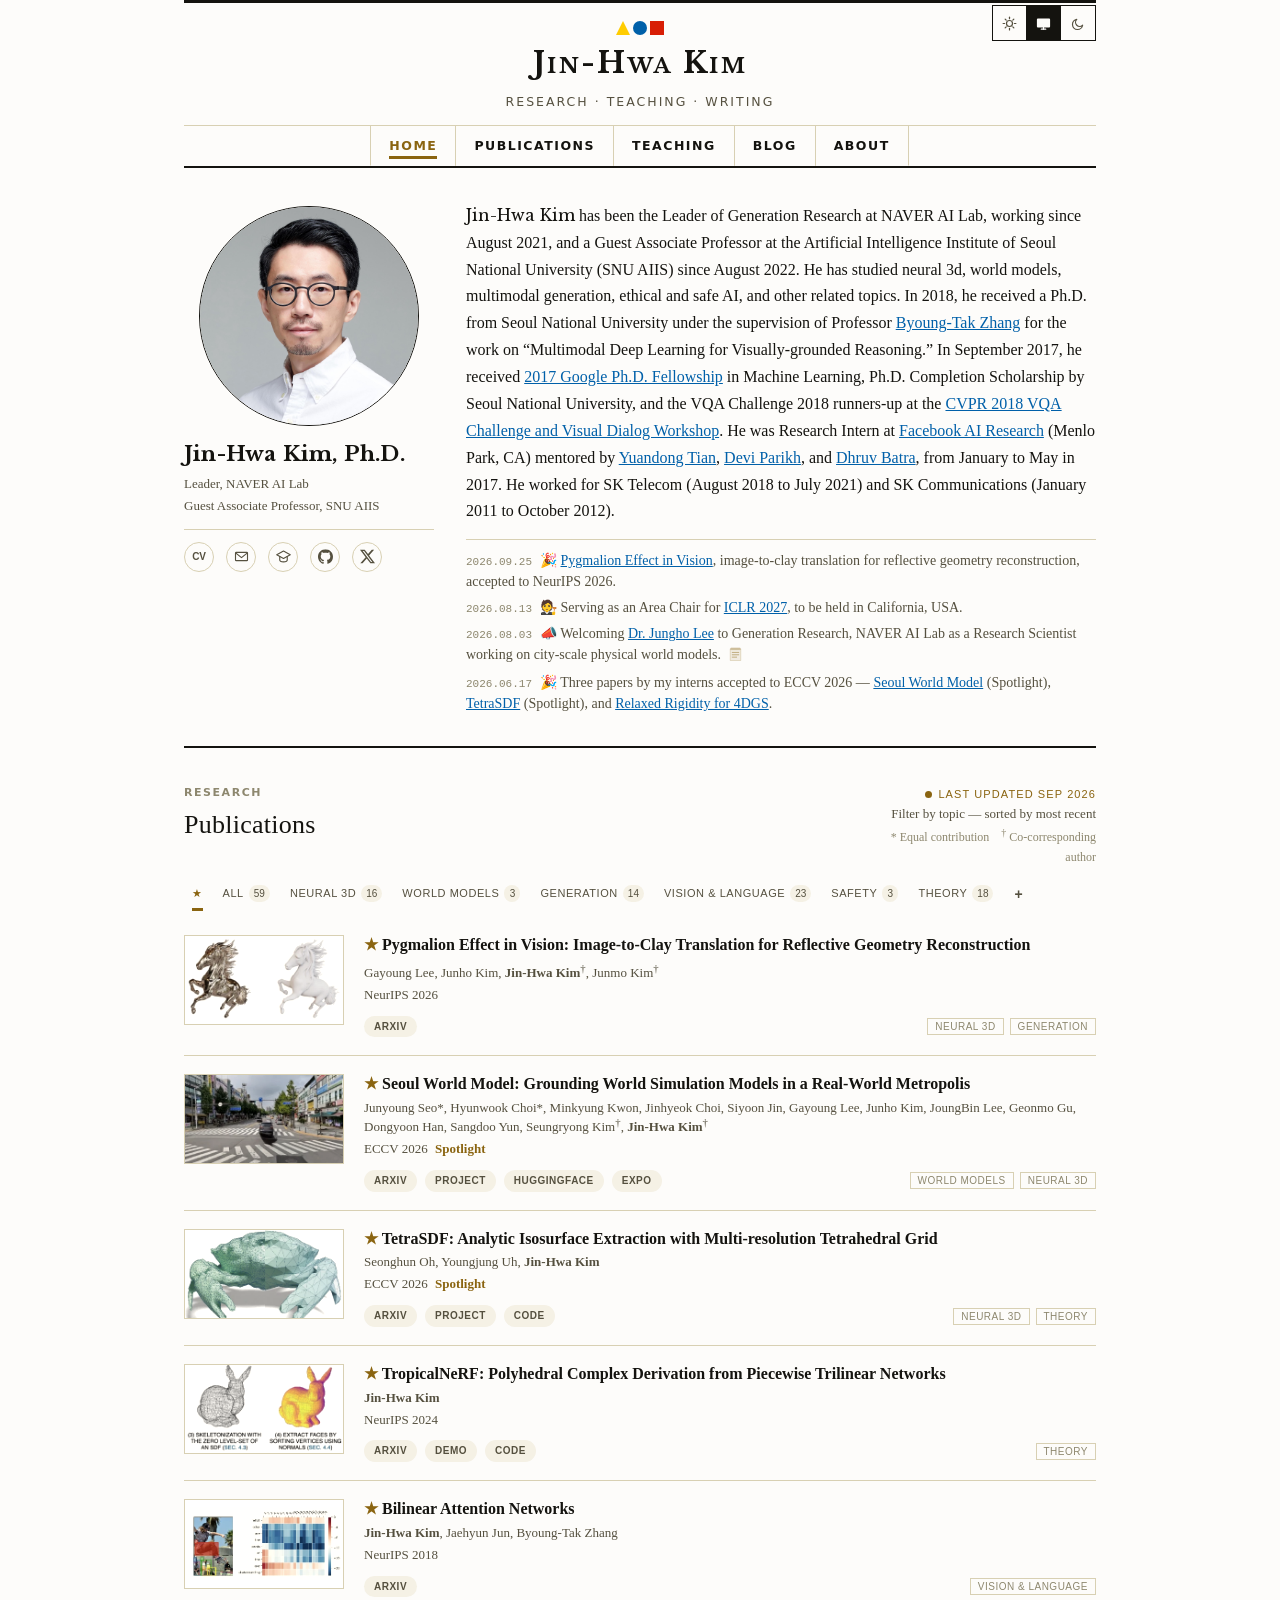
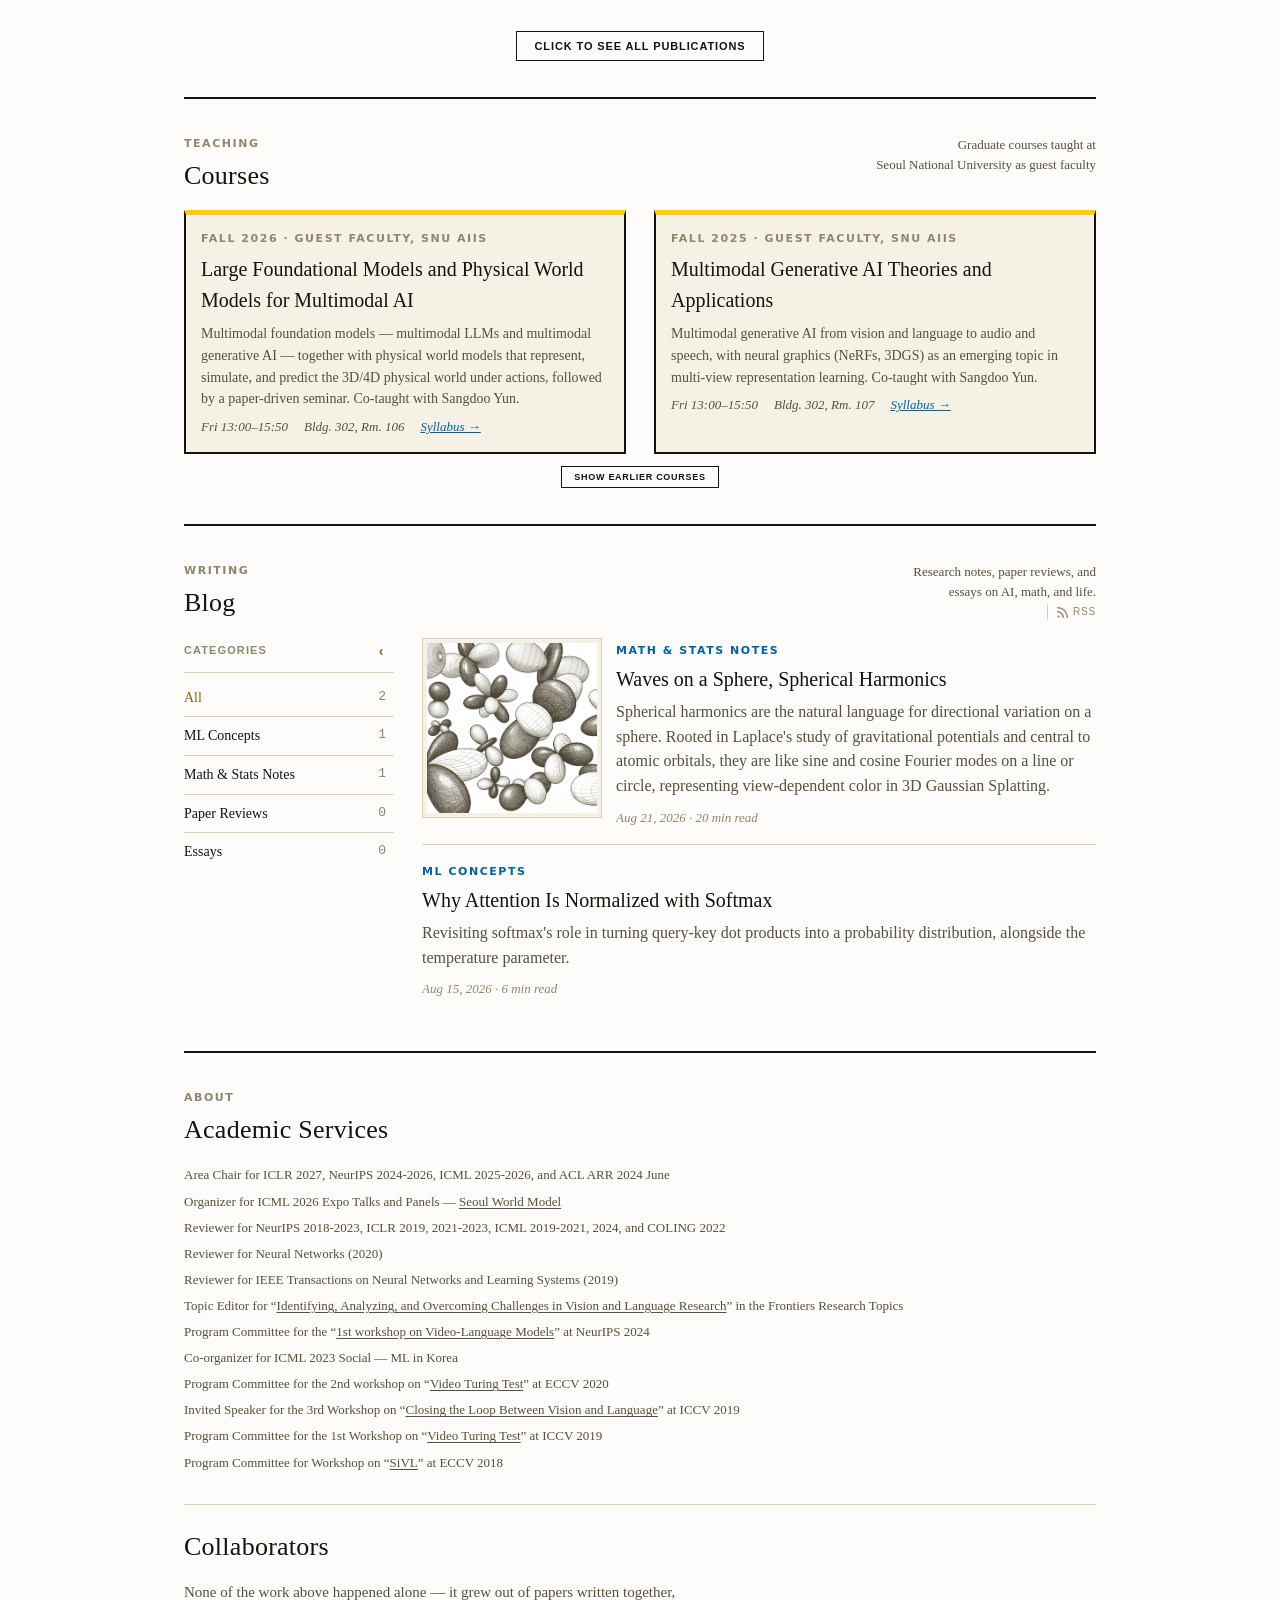
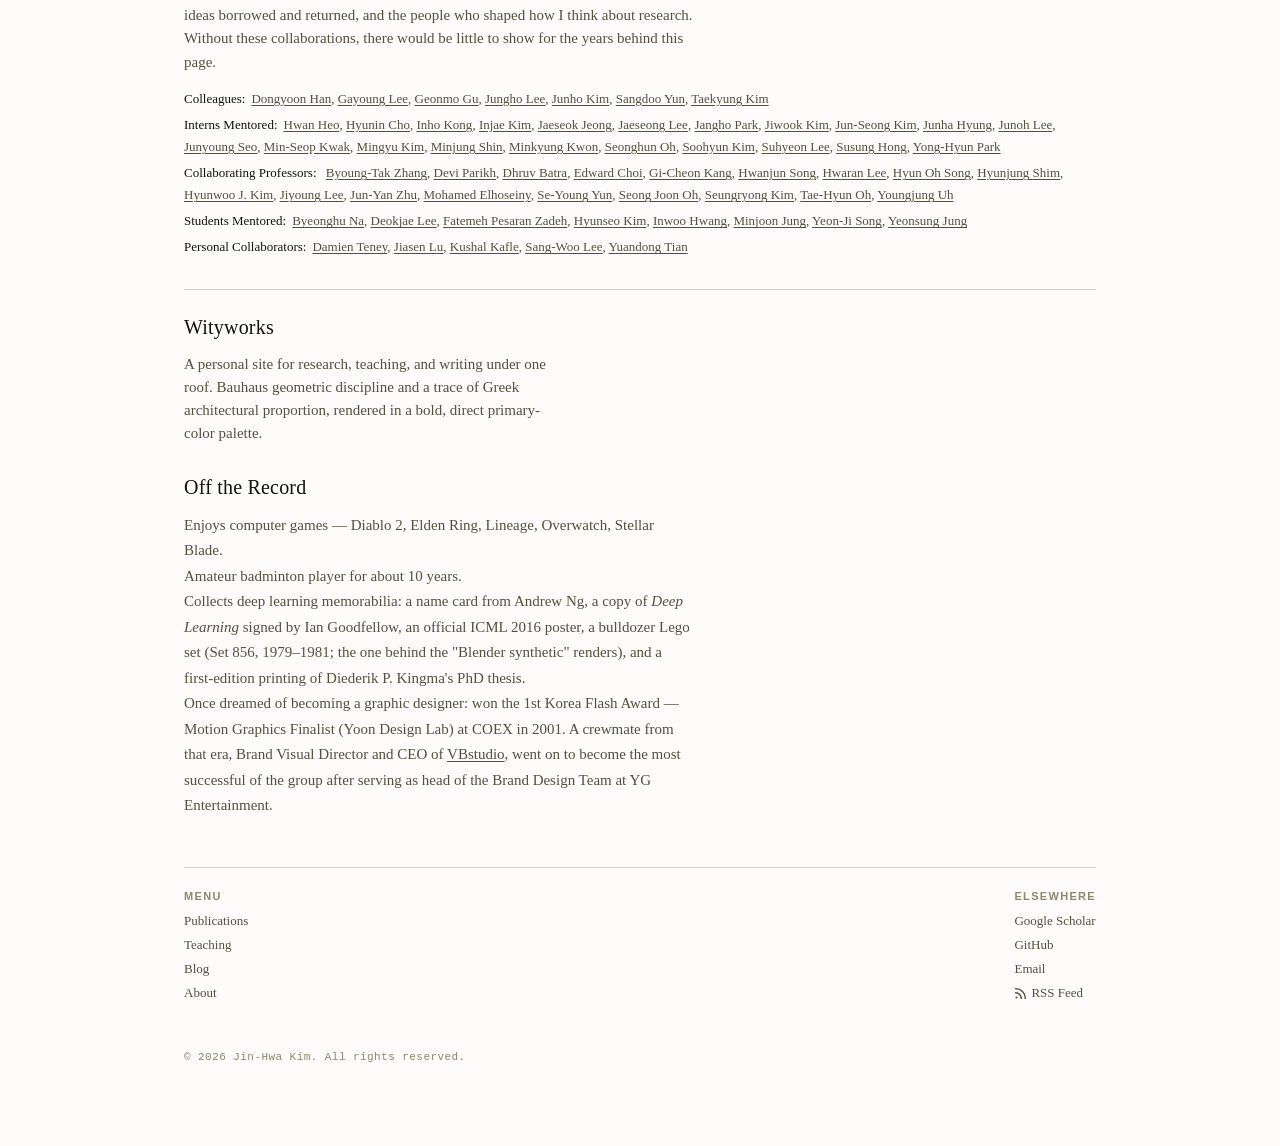
==== commit 6af4e563: "Unfeature R3G entry Co-Authored-By: Claude Fable 5.1 <noreply@anthropic.com>" ====
--- a/index.html
+++ b/index.html
@@ -240,7 +240,7 @@
           </div>
         </div>
       </li>
-      <li class="pub-item" data-topics="neural-3d" data-featured="true" data-year="2026" data-venue="ECCV">
+      <li class="pub-item" data-topics="neural-3d" data-year="2026" data-venue="ECCV">
         <div class="pub-thumb" aria-hidden="true"><img src="static/img/pubs/r3g.webp" alt="" loading="lazy" decoding="async"></div>
         <div>
           <p class="pub-title">Relaxed Rigidity with Ray-based Grouping for Dynamic Gaussian Splatting</p>
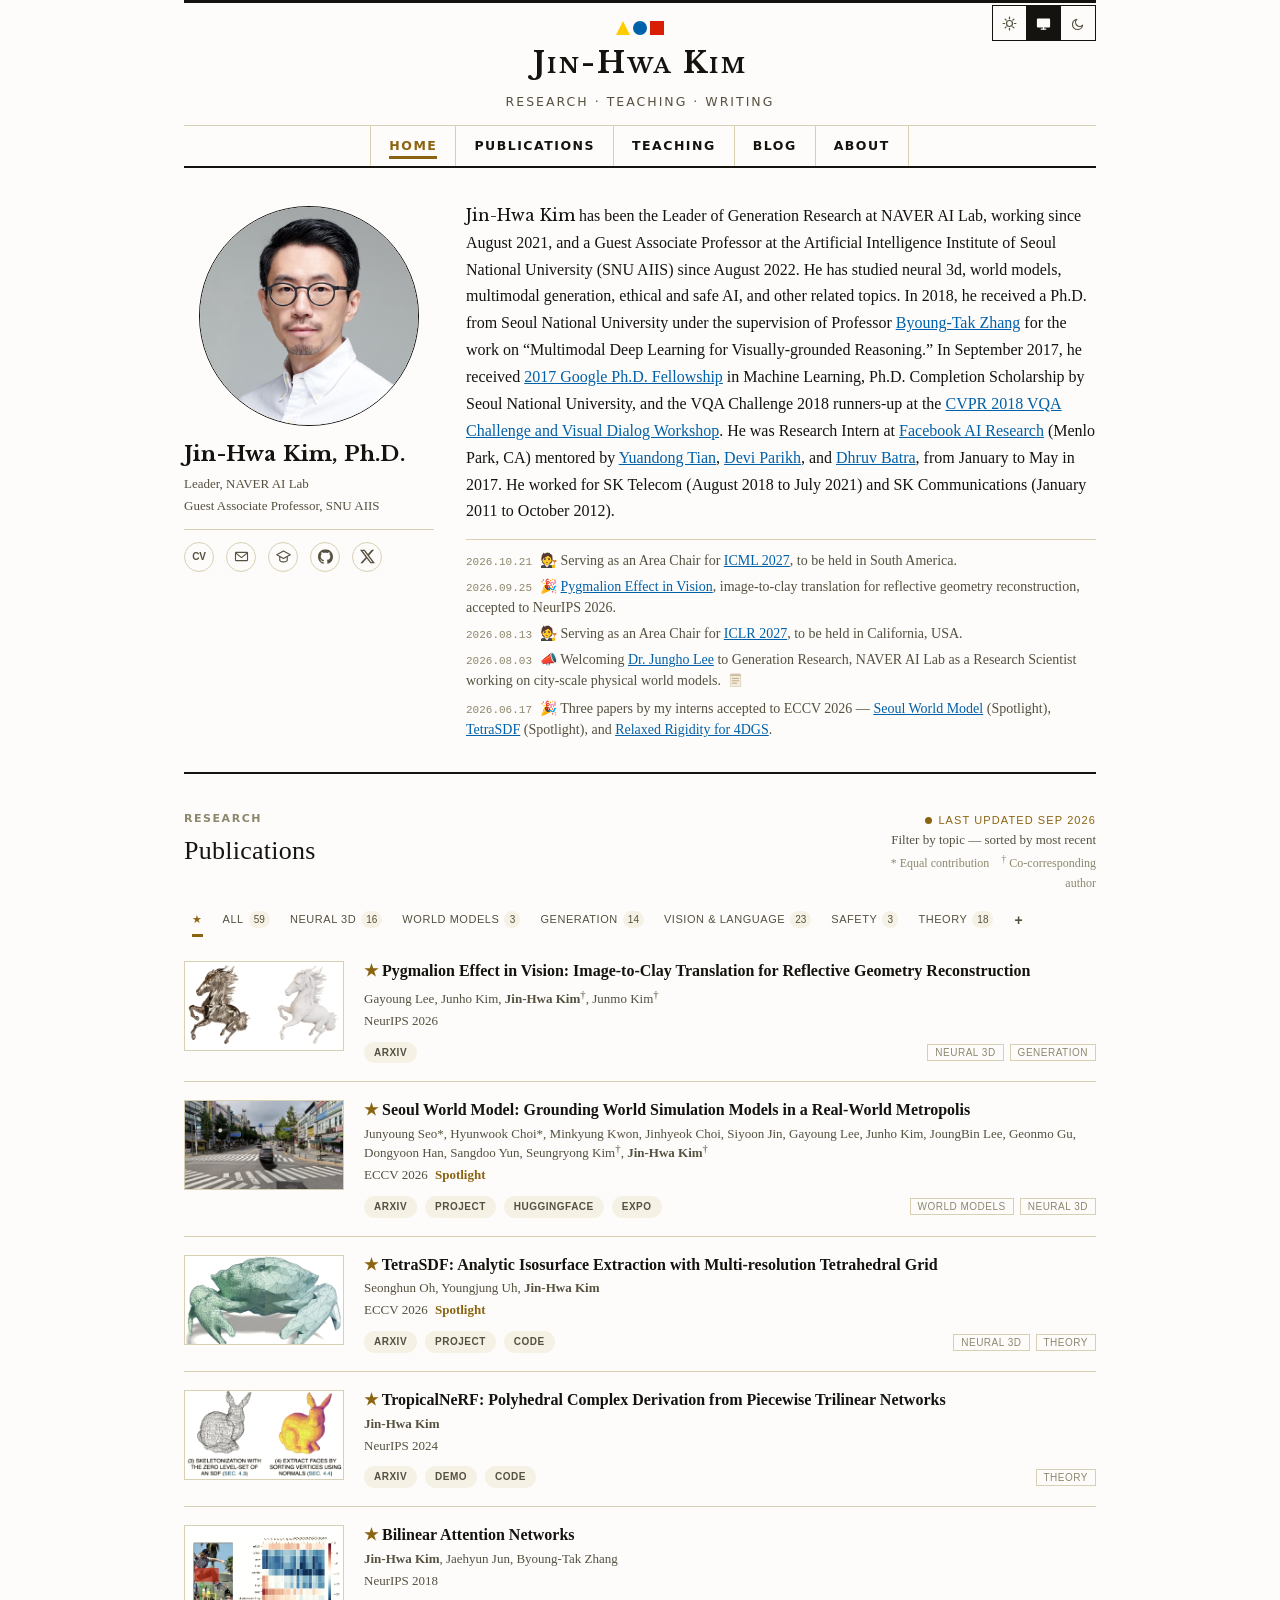
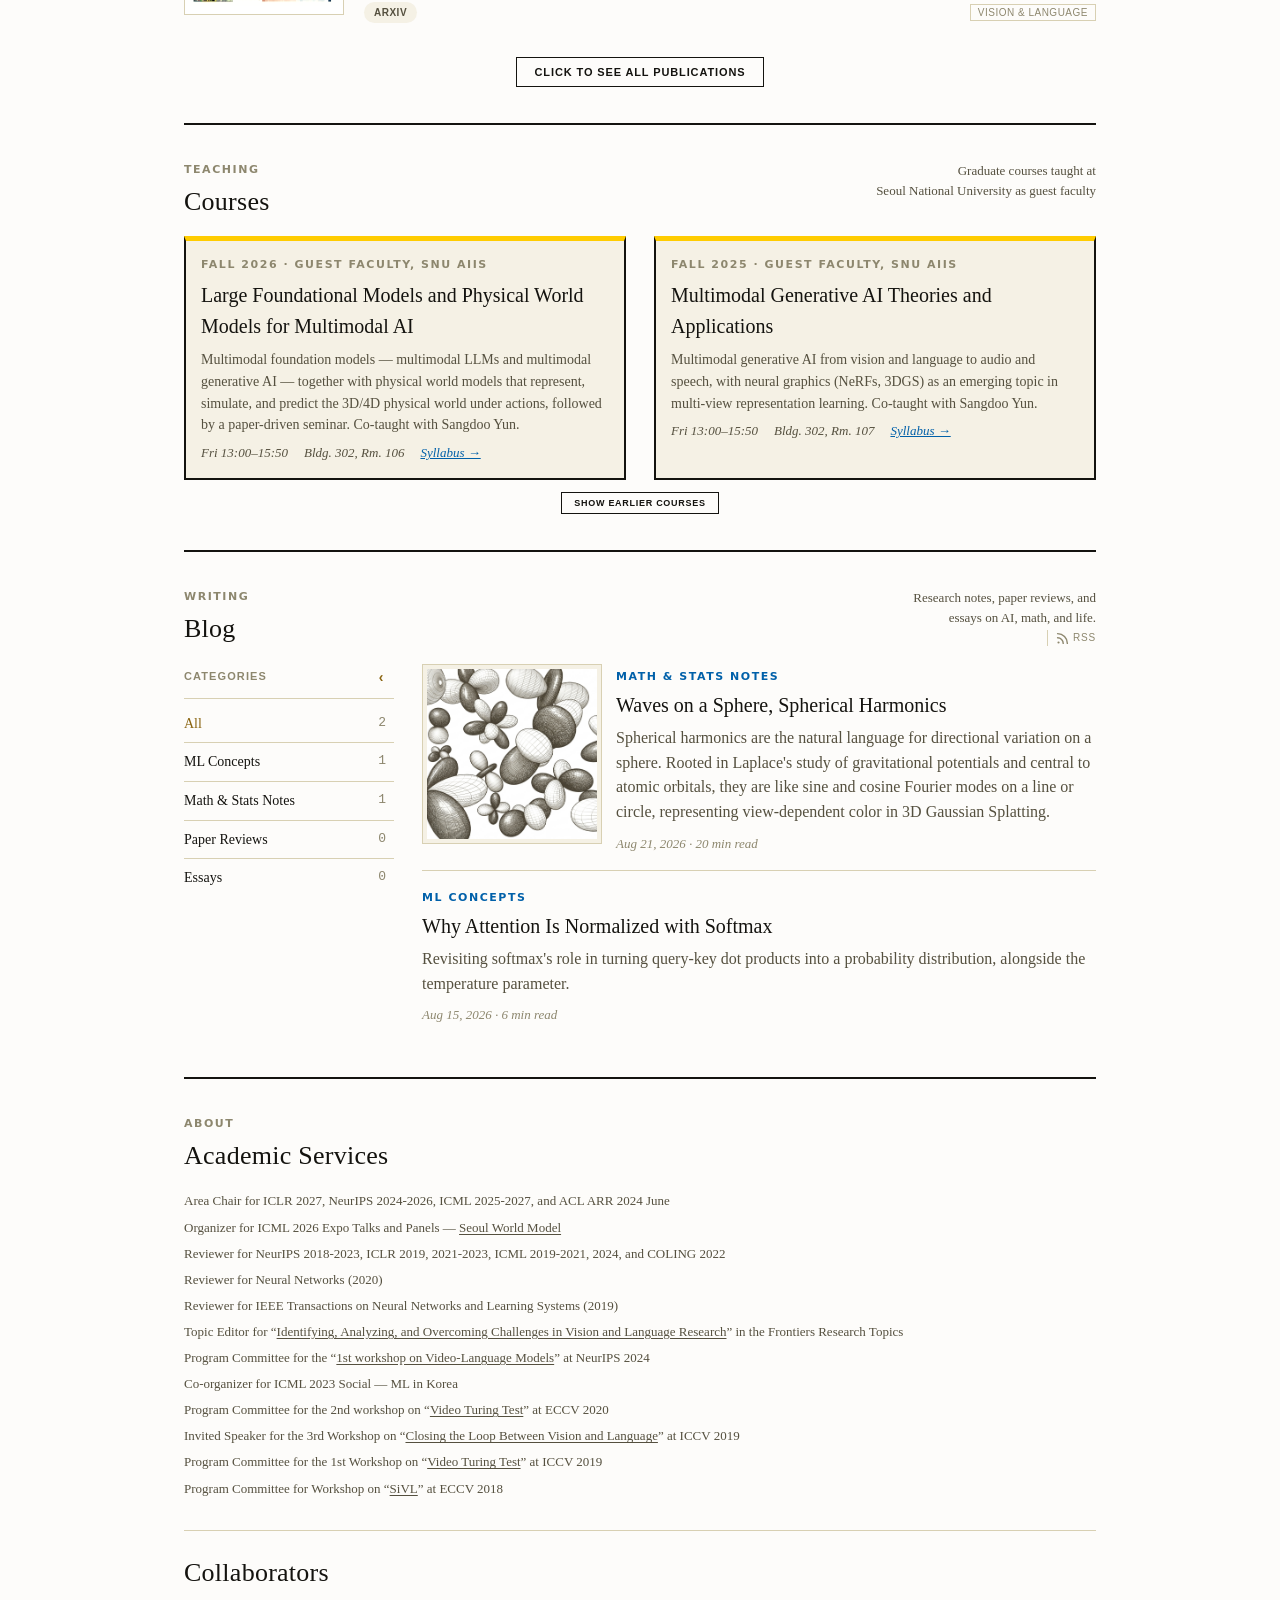
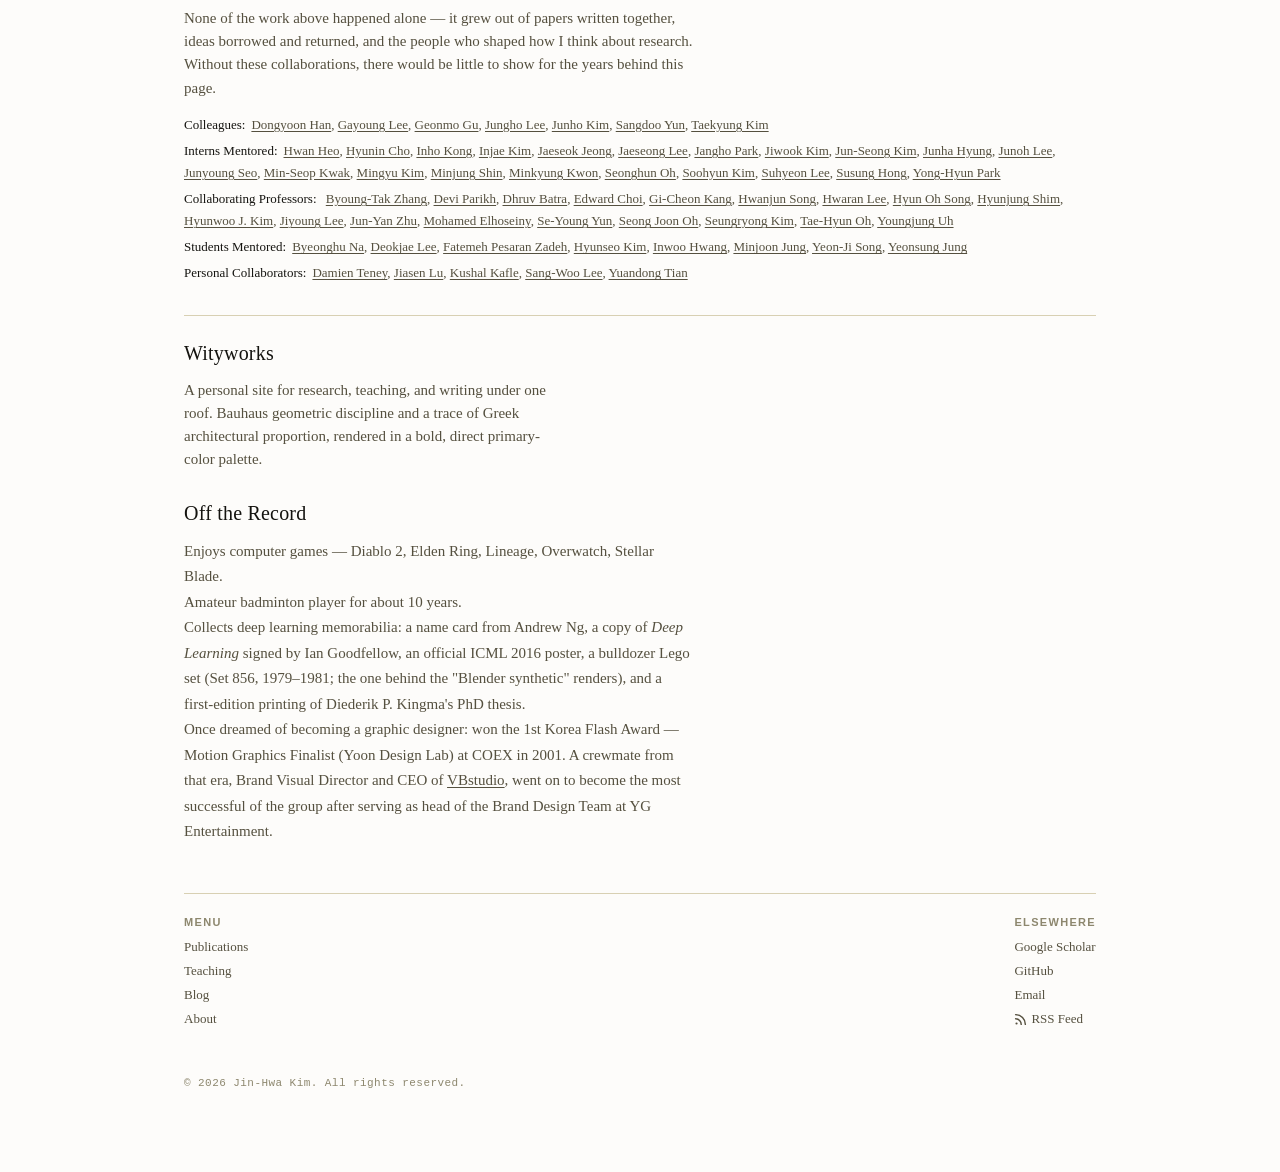
==== commit b8f4fd4a: "Add ICML 2027 Area Chair news Co-Authored-By: Claude Fable 5.1 <noreply@anthropic.com>" ====
--- a/index.html
+++ b/index.html
@@ -119,6 +119,7 @@
         <!-- In 2015, he received a Master of Science in Engineering degree from Seoul National University and, in 2011, a Bachelor of Engineering degree from Kwangwoon University (summa cum laude). -->
         </p>
         <ul class="news-list">
+          <li><span class="news-date">2026.10.21</span>🧑‍⚖️ Serving as an Area Chair for <a href="https://icml.cc/Conferences/FutureMeetings" target="_blank">ICML 2027</a>, to be held in South America.</li>
           <li><span class="news-date">2026.09.25</span>🎉 <a href="https://arxiv.org/abs/2511.21098" target="_blank">Pygmalion Effect in Vision</a>, image-to-clay translation for reflective geometry reconstruction, accepted to NeurIPS 2026.</li>
           <li><span class="news-date">2026.08.13</span>🧑‍⚖️ Serving as an Area Chair for <a href="https://iclr.cc/Conferences/2027/" target="_blank">ICLR 2027</a>, to be held in California, USA.</li>
           <li><span class="news-date">2026.08.03</span>📣 Welcoming <a href="https://jho-yonsei.github.io/" target="_blank">Dr. Jungho Lee</a> to Generation Research, NAVER AI Lab as a Research Scientist working on city-scale physical world models. <span class="news-popover" tabindex="0"><span class="news-popover-trigger" aria-hidden="true"><svg viewBox="0 0 12 14" width="13" height="15"><rect x="1.3" y="1.8" width="9.4" height="1.6" rx="0.8" fill="var(--gold)" fill-opacity="0.55" stroke="color-mix(in srgb, var(--gold) 55%, white)" stroke-width="0.5"/><rect x="1" y="3.4" width="10" height="10" fill="var(--gold)" fill-opacity="0.14" stroke="color-mix(in srgb, var(--gold) 55%, white)" stroke-width="0.5"/><line x1="2.6" y1="6" x2="9.4" y2="6" stroke="var(--gold)" stroke-width="0.6"/><line x1="2.6" y1="8.2" x2="9.4" y2="8.2" stroke="var(--gold)" stroke-width="0.6"/><line x1="2.6" y1="10.4" x2="7.4" y2="10.4" stroke="var(--gold)" stroke-width="0.6"/></svg></span><div class="news-popover-box" role="tooltip"><div class="popover-inner">
@@ -989,7 +990,7 @@
 
     <div class="about-block">
       <h2 class="about-heading">Academic Services</h2>
-      <p class="collab-row">Area Chair for ICLR 2027, NeurIPS 2024-2026, ICML 2025-2026, and ACL ARR 2024 June</p>
+      <p class="collab-row">Area Chair for ICLR 2027, NeurIPS 2024-2026, ICML 2025-2027, and ACL ARR 2024 June</p>
       <p class="collab-row">Organizer for ICML 2026 Expo Talks and Panels &mdash; <a href="https://seoul-world-model.github.io" target="_blank">Seoul World Model</a></p>
       <p class="collab-row">Reviewer for NeurIPS 2018-2023, ICLR 2019, 2021-2023, ICML 2019-2021, 2024, and COLING 2022</p>
       <p class="collab-row">Reviewer for Neural Networks (2020)</p>
